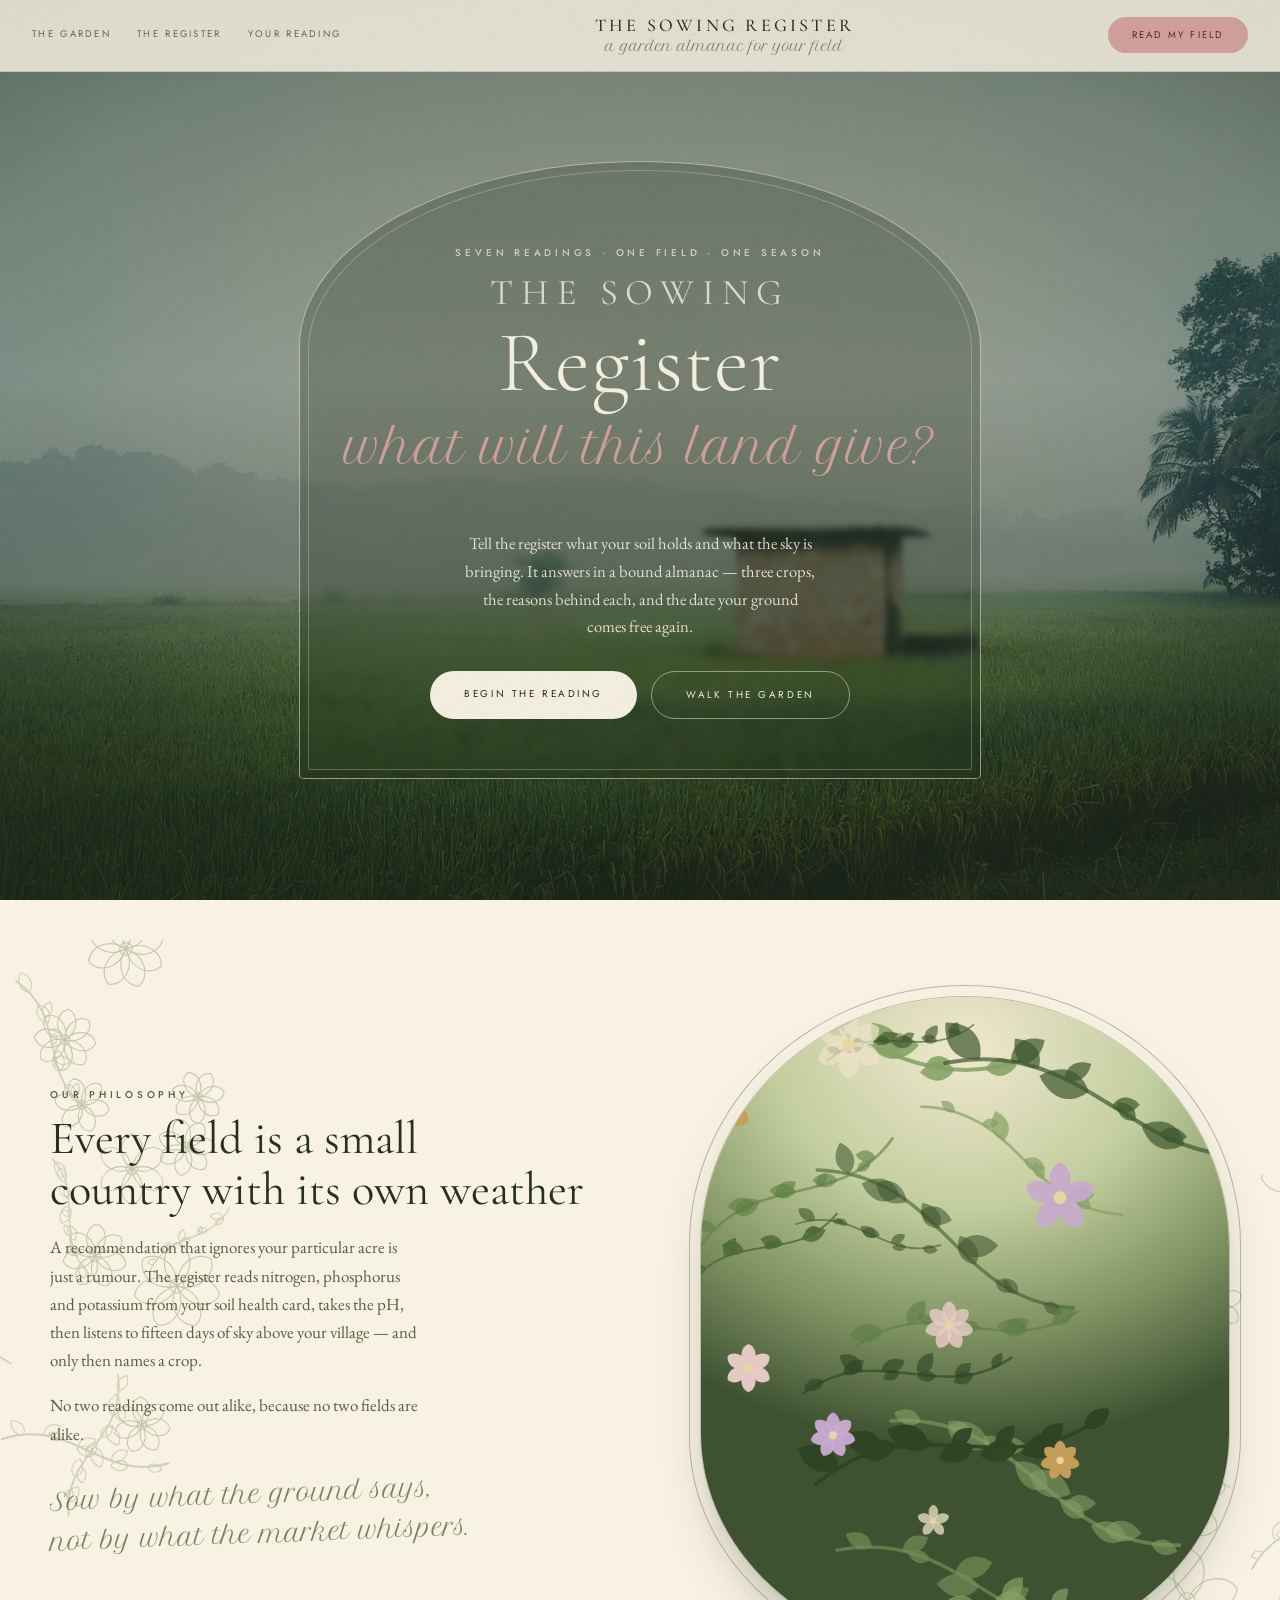
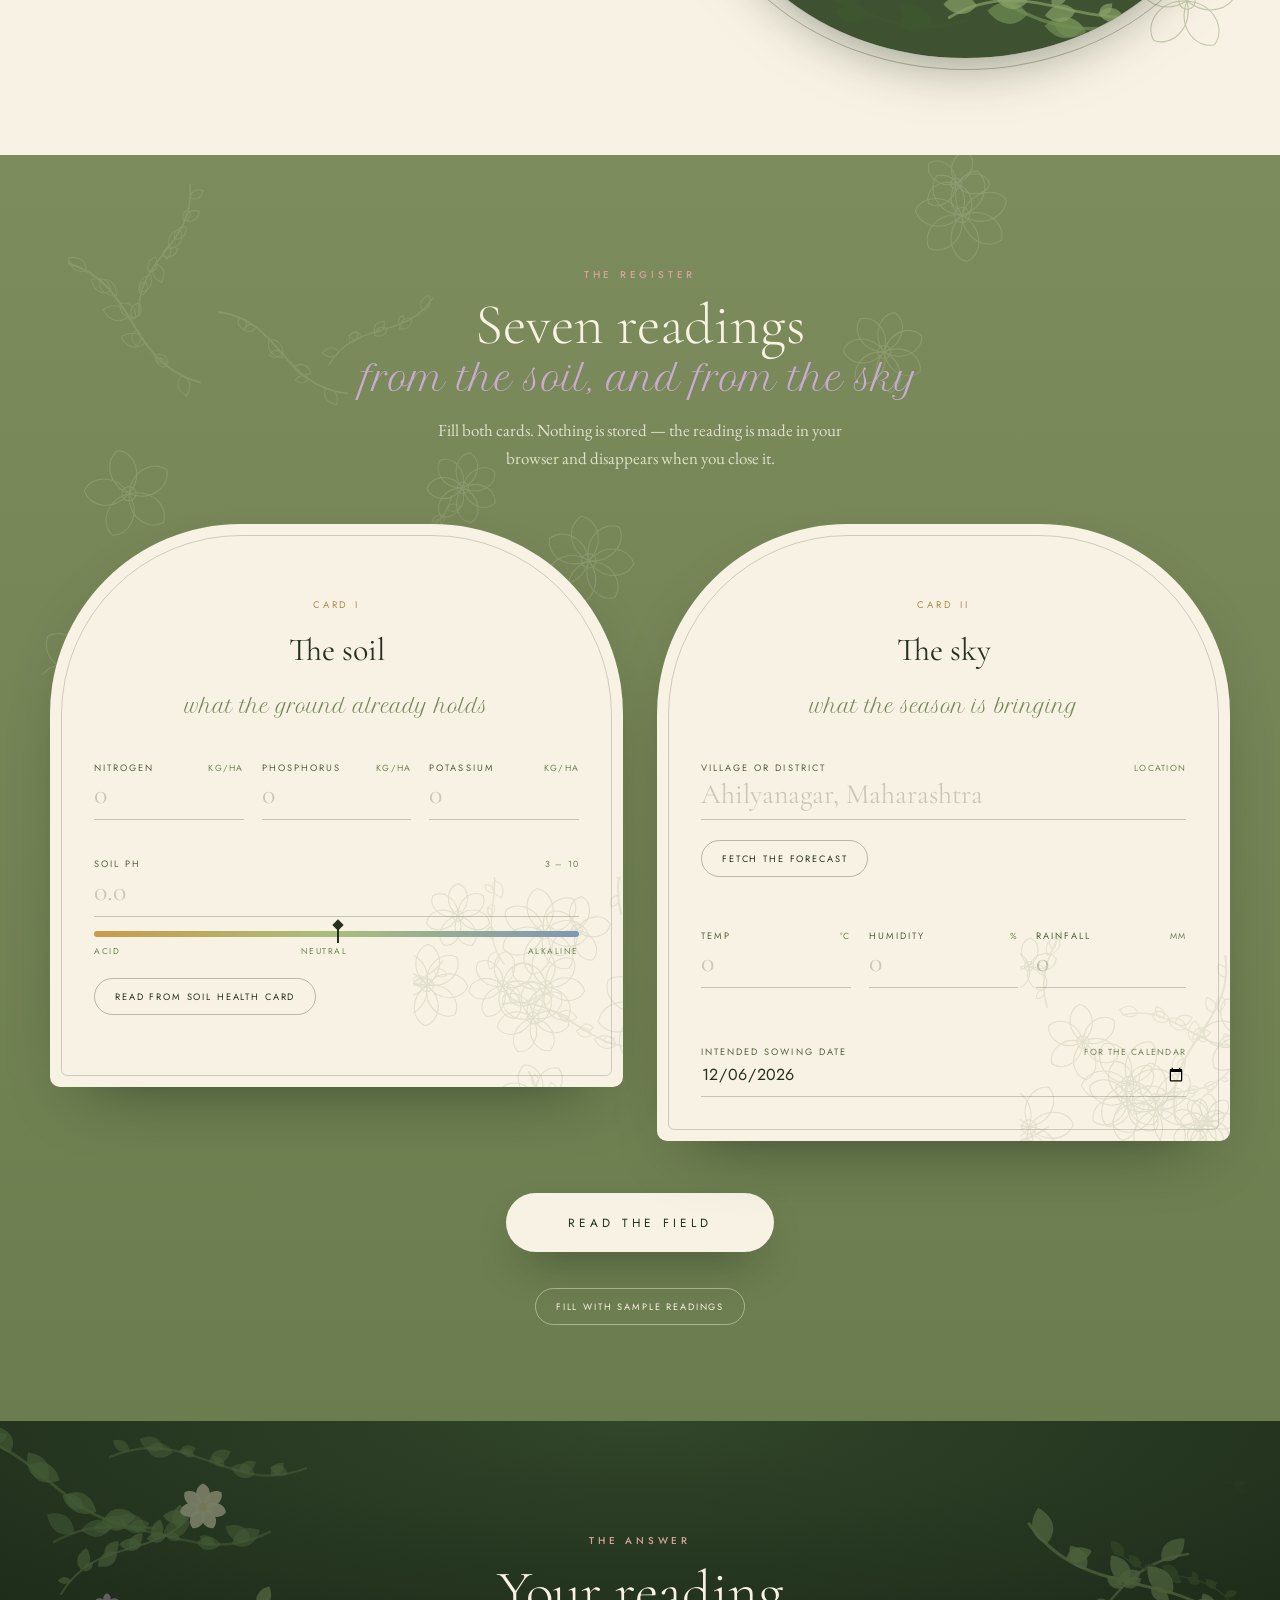
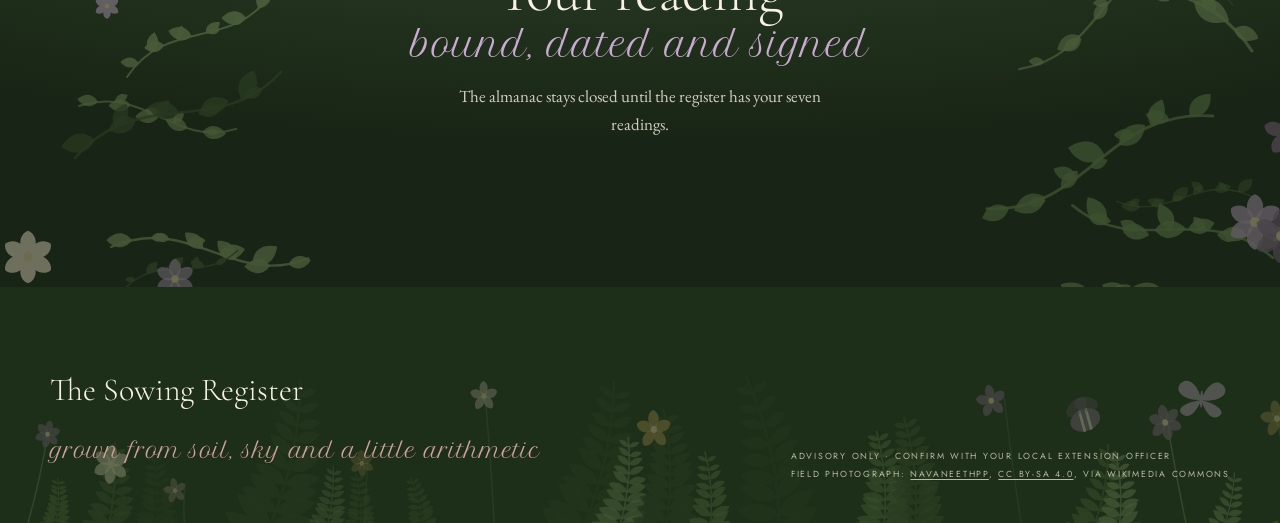
==== index.html @ f5191745 "Swipe & Animations" ====
<!DOCTYPE html>
<html lang="en">
<head>
<meta charset="utf-8">
<meta name="viewport" content="width=device-width, initial-scale=1">
<title>The Sowing Register — a garden almanac for your field</title>

<link rel="preconnect" href="https://fonts.googleapis.com">
<link rel="preconnect" href="https://fonts.gstatic.com" crossorigin>
<link href="https://fonts.googleapis.com/css2?family=Cormorant+Garamond:ital,wght@0,300;0,400;0,500;0,600;1,300;1,400&family=EB+Garamond:ital,wght@0,400;0,500;1,400&family=Jost:wght@300;400;500&family=Petit+Formal+Script&family=Special+Elite&display=swap" rel="stylesheet">

<link rel="stylesheet" href="styles.css">
</head>
<body>

<!-- ═══ SVG SYMBOL LIBRARY ═══ -->
<svg class="sprite" width="0" height="0" aria-hidden="true"><defs>
  <symbol id="s-orchid" viewBox="-50 -50 100 100">
    <g><path d="M0 0C-13 -9 -15 -30 0 -42C15 -30 13 -9 0 0Z"/>
      <path d="M0 0C-13 -9 -15 -30 0 -42C15 -30 13 -9 0 0Z" transform="rotate(72)"/>
      <path d="M0 0C-13 -9 -15 -30 0 -42C15 -30 13 -9 0 0Z" transform="rotate(144)"/>
      <path d="M0 0C-13 -9 -15 -30 0 -42C15 -30 13 -9 0 0Z" transform="rotate(216)"/>
      <path d="M0 0C-13 -9 -15 -30 0 -42C15 -30 13 -9 0 0Z" transform="rotate(288)"/></g>
  </symbol>
  <symbol id="s-butterfly" viewBox="-30 -24 60 48">
    <path d="M0 0C-6 -20 -20 -24 -26 -14C-30 -6 -18 2 0 0Z"/>
    <path d="M0 0C-6 16 -16 22 -23 14C-27 8 -12 2 0 0Z"/>
    <path d="M0 0C6 -20 20 -24 26 -14C30 -6 18 2 0 0Z"/>
    <path d="M0 0C6 16 16 22 23 14C27 8 12 2 0 0Z"/>
    <ellipse cx="0" cy="-1" rx="1.7" ry="9"/>
  </symbol>
  <symbol id="s-bee" viewBox="-18 -14 36 28">
    <ellipse cx="0" cy="0" rx="9" ry="6"/>
    <path d="M-2-6v12M2-6v12" stroke="#F8F2E4" stroke-width="1.6" fill="none"/>
    <ellipse cx="-3" cy="-8" rx="7" ry="4" opacity=".45" transform="rotate(-22 -3 -8)"/>
    <ellipse cx="3" cy="-8" rx="7" ry="4" opacity=".45" transform="rotate(22 3 -8)"/>
  </symbol>
  <symbol id="s-grain" viewBox="0 0 60 84"><g fill="none" stroke="currentColor" stroke-width="1.6" stroke-linecap="round">
    <path d="M30 82V26"/><path d="M30 34c0-9 5-16 14-18 1 10-5 17-14 18Z"/><path d="M30 48c0-9-5-16-14-18-1 10 5 17 14 18Z"/>
    <path d="M30 20c0-9 5-16 14-18 1 10-5 17-14 18Z"/><path d="M30 34c0-9-5-16-14-18-1 10 5 17 14 18Z"/></g></symbol>
  <symbol id="s-pod" viewBox="0 0 60 84"><g fill="none" stroke="currentColor" stroke-width="1.6" stroke-linecap="round">
    <path d="M12 56c0-20 12-36 34-40 4 21-11 39-34 40Z"/><circle cx="24" cy="46" r="3"/><circle cx="33" cy="35" r="3"/><circle cx="19" cy="56" r="3"/>
    <path d="M30 82V62"/><path d="M30 66c7-3 12-9 13-16"/></g></symbol>
  <symbol id="s-fruit" viewBox="0 0 60 84"><g fill="none" stroke="currentColor" stroke-width="1.6" stroke-linecap="round">
    <circle cx="30" cy="42" r="19"/><path d="M30 23V8"/><path d="M30 15c0-8 6-13 15-14 1 9-6 14-15 14Z"/><path d="M30 82V61"/></g></symbol>
  <symbol id="s-fibre" viewBox="0 0 60 84"><g fill="none" stroke="currentColor" stroke-width="1.6" stroke-linecap="round">
    <circle cx="30" cy="38" r="16"/><path d="M30 22c-7 6-11 10-11 16M30 22c7 6 11 10 11 16M14 38c6 6 10 9 16 9M30 47c6 0 10-3 16-9"/>
    <path d="M30 82V56"/><path d="M22 68c-6-1-9-6-9-11M38 68c6-1 9-6 9-11"/></g></symbol>
</defs></svg>

<!-- ═══ NAV ═══ -->
<nav class="nav" id="nav">
  <div class="nav-links">
    <a href="#garden">the garden</a><a href="#register">the register</a><a href="#book">your reading</a>
  </div>
  <div class="nav-brand"><b>The Sowing Register</b><span class="script">a garden almanac for your field</span></div>
  <button class="pill" onclick="document.getElementById('register').scrollIntoView()">Read my field</button>
</nav>

<!-- ═══ HERO ═══ -->
<header class="hero">
  <div class="hero-sky"></div><div class="hero-haze"></div>
  <svg class="hero-far"  id="gFar"  viewBox="0 0 1400 300" preserveAspectRatio="xMidYMin slice"></svg>
  <svg class="hero-near" id="gNear" viewBox="0 0 1400 420" preserveAspectRatio="xMidYMax slice"></svg>
  <svg class="hero-side l" id="gLeft"  viewBox="0 0 320 1000" preserveAspectRatio="xMinYMid slice"></svg>
  <svg class="hero-side r" id="gRight" viewBox="0 0 320 1000" preserveAspectRatio="xMinYMid slice"></svg>
  <div class="petals" id="petals"></div>

  <div class="arch">
    <p class="eyebrow">Seven readings · one field · one season</p>
    <h1><em>The Sowing</em>Register</h1>
    <p class="flourish">what will this land give?</p>
    <p class="lede">Tell the register what your soil holds and what the sky is bringing. It answers in a bound almanac — three crops, the reasons behind each, and the date your ground comes free again.</p>
    <div class="hero-cta">
      <a class="btn btn-solid" href="#register">Begin the reading</a>
      <a class="btn btn-line" href="#garden">Walk the garden</a>
    </div>
  </div>
</header>

<!-- ═══ PHILOSOPHY ═══ -->
<section class="band band-cream" id="garden">
  <svg class="watermark" id="wmL" viewBox="0 0 340 600"></svg>
  <svg class="watermark" id="wmR" viewBox="0 0 320 560"></svg>
  <div class="inner">
    <div class="philo">
      <div>
        <p class="eyebrow eyebrow-gold">Our philosophy</p>
        <h3>Every field is a small<br>country with its own weather</h3>
        <p>A recommendation that ignores your particular acre is just a rumour. The register reads nitrogen, phosphorus and potassium from your soil health card, takes the pH, then listens to fifteen days of sky above your village — and only then names a crop.</p>
        <p class="philo-coda">No two readings come out alike, because no two fields are alike.</p>
        <p class="quote">Sow by what the ground says,<br>not by what the market whispers.</p>
      </div>
      <div class="oval-wrap">
        <div class="oval"><div class="oval-art"></div><svg id="ovalArt" viewBox="0 0 400 500"></svg></div>
        <div class="oval-frame"></div>
      </div>
    </div>
  </div>
</section>

<!-- ═══ FORM ═══ -->
<section class="band band-olive" id="register">
  <svg class="watermark" id="wmForm" viewBox="0 0 1300 520"></svg>
  <div class="inner">
    <div class="sec-head">
      <p class="eyebrow">The register</p>
      <h2>Seven readings</h2>
      <p class="script">from the soil, and from the sky</p>
      <p>Fill both cards. Nothing is stored — the reading is made in your browser and disappears when you close it.</p>
    </div>

    <div class="alarm" id="alarm"><span>✦</span><span id="alarmText"></span></div>

    <form id="reg" novalidate>
      <div class="cards">

        <!-- SOIL -->
        <div class="card">
          <svg class="card-wm" id="wmSoil" width="240" height="240" viewBox="0 0 240 240"></svg>
          <div class="card-head">
            <p class="rn">CARD I</p>
            <h3>The soil</h3>
            <p class="script">what the ground already holds</p>
          </div>
          <div class="card-body">
            <div class="triple">
              <div class="field">
                <div class="field-top"><label for="n">Nitrogen</label><span class="unit">kg/ha</span></div>
                <input id="n" inputmode="decimal" placeholder="0" data-min="0" data-max="300" data-label="Nitrogen">
                <div class="err">0–300</div>
              </div>
              <div class="field">
                <div class="field-top"><label for="p">Phosphorus</label><span class="unit">kg/ha</span></div>
                <input id="p" inputmode="decimal" placeholder="0" data-min="0" data-max="300" data-label="Phosphorus">
                <div class="err">0–300</div>
              </div>
              <div class="field">
                <div class="field-top"><label for="k">Potassium</label><span class="unit">kg/ha</span></div>
                <input id="k" inputmode="decimal" placeholder="0" data-min="0" data-max="300" data-label="Potassium">
                <div class="err">0–300</div>
              </div>
            </div>

            <div class="ph-group">
              <div class="field">
                <div class="field-top"><label for="ph">Soil pH</label><span class="unit">3 – 10</span></div>
                <input id="ph" inputmode="decimal" placeholder="0.0" data-min="3" data-max="10" data-label="Soil pH">
                <div class="err">3.0–10.0</div>
              </div>
              <div class="ph-scale">
                <div class="ph-track"><div class="ph-mark" id="phMark"></div></div>
                <div class="ph-legend"><span>Acid</span><span>Neutral</span><span>Alkaline</span></div>
              </div>
            </div>

            <button type="button" class="ghost" id="scanBtn">Read from soil health card</button>
            <input type="file" id="scanFile" accept="image/*,application/pdf" hidden>
            <p class="note" id="scanNote"></p>
          </div>
        </div>

        <!-- SKY -->
        <div class="card">
          <svg class="card-wm" id="wmSky" width="240" height="240" viewBox="0 0 240 240"></svg>
          <div class="card-head">
            <p class="rn">CARD II</p>
            <h3>The sky</h3>
            <p class="script">what the season is bringing</p>
          </div>
          <div class="card-body">
            <div class="field">
              <div class="field-top"><label for="loc">Village or district</label><span class="unit">location</span></div>
              <input id="loc" placeholder="Ahilyanagar, Maharashtra">
            </div>

            <button type="button" class="ghost" id="fetchBtn">Fetch the forecast</button>
            <p class="note" id="fcNote"></p>

            <div class="triple sky-vals">
              <div class="field">
                <div class="field-top"><label for="temp">Temp</label><span class="unit">°C</span></div>
                <input id="temp" inputmode="decimal" placeholder="0" data-min="0" data-max="55" data-label="Temperature">
                <div class="err">0–55</div>
              </div>
              <div class="field">
                <div class="field-top"><label for="hum">Humidity</label><span class="unit">%</span></div>
                <input id="hum" inputmode="decimal" placeholder="0" data-min="0" data-max="100" data-label="Humidity">
                <div class="err">0–100</div>
              </div>
              <div class="field">
                <div class="field-top"><label for="rain">Rainfall</label><span class="unit">mm</span></div>
                <input id="rain" inputmode="decimal" placeholder="0" data-min="0" data-max="400" data-label="Rainfall">
                <div class="err">0–400</div>
              </div>
            </div>

            <div class="forecast" id="forecast">
              <div class="forecast-cap"><span>Rain expected, next 15 days</span><span id="fcTotal"></span></div>
              <svg id="spark" viewBox="0 0 300 56" preserveAspectRatio="none"></svg>
            </div>

            <div class="sow-group">
              <div class="field">
                <div class="field-top"><label for="sow">Intended sowing date</label><span class="unit">for the calendar</span></div>
                <input id="sow" type="date">
              </div>
            </div>
          </div>
        </div>
      </div>

      <div class="submit-row">
        <button type="submit" class="big" id="submitBtn">Read the field</button>
        <div class="sample-row">
          <button type="button" class="ghost" id="sampleBtn">Fill with sample readings</button>
        </div>
      </div>
    </form>
  </div>
</section>

<!-- ═══ FLIPBOOK ═══ -->
<section class="band band-forest" id="book">
  <svg class="watermark" id="wmBookL" viewBox="0 0 380 900"></svg>
  <svg class="watermark" id="wmBookR" viewBox="0 0 380 900"></svg>
  <div class="inner">
    <div class="sec-head">
      <p class="eyebrow">The answer</p>
      <h2>Your reading</h2>
      <p class="script">bound, dated and signed</p>
      <p id="bookIntro">The almanac stays closed until the register has your seven readings.</p>
    </div>

    <div class="book-wrap" id="bookWrap">
      <div class="stage">
        <div class="board">
          <div class="book" id="bookEl">
            <div class="verso-base"></div>
            <div class="stack"></div>
          </div>
        </div>
      </div>
      <div class="controls">
        <button class="turn" id="prevBtn" aria-label="Previous page">‹</button>
        <span class="folio" id="folio">—</span>
        <button class="turn" id="nextBtn" aria-label="Next page">›</button>
      </div>
    </div>
  </div>
</section>

<footer class="foot">
  <svg class="watermark" id="wmFoot" viewBox="0 0 1400 220" preserveAspectRatio="none"></svg>
  <div class="inner">
    <div><h4>The Sowing Register</h4><p class="script">grown from soil, sky and a little arithmetic</p></div>
    <small>Advisory only · confirm with your local extension officer<br>
      Field photograph: <a href="https://commons.wikimedia.org/wiki/File:Misty_paddy_field_at_Vattathani,_Palakkad.jpg">Navaneethpp</a>,
      <a href="https://creativecommons.org/licenses/by-sa/4.0">CC BY-SA 4.0</a>, via Wikimedia Commons</small>
  </div>
</footer>

<script>
"use strict";
/* ══════════════════════════════════════════════════════════════
   BACKEND HOOKS — three functions to swap. Nothing else changes.
     1  getRecommendation(inputs) → POST /api/recommend
     2  fetchForecast(place)      → weather API
     3  readSoilCard(file)        → OCR endpoint
   ══════════════════════════════════════════════════════════════ */

/* ─── crop reference ─── */
const CROPS=[
 {name:"Rice",glyph:"grain",season:"Kharif",dur:120,fallow:21,ideal:{n:80,p:47,k:40,ph:6.4,temp:23.7,hum:82,rain:236},tol:{n:26,p:14,k:12,ph:.7,temp:3.4,hum:9,rain:70}},
 {name:"Maize",glyph:"grain",season:"Kharif / Rabi",dur:100,fallow:21,ideal:{n:78,p:48,k:20,ph:6.2,temp:22.4,hum:65,rain:84},tol:{n:24,p:14,k:8,ph:.7,temp:3.6,hum:12,rain:30}},
 {name:"Chickpea",glyph:"pod",season:"Rabi",dur:105,fallow:12,ideal:{n:40,p:68,k:80,ph:7.3,temp:18.9,hum:17,rain:80},tol:{n:16,p:16,k:16,ph:.7,temp:3.2,hum:8,rain:26}},
 {name:"Pigeon pea",glyph:"pod",season:"Kharif",dur:160,fallow:12,ideal:{n:21,p:68,k:20,ph:5.8,temp:27.7,hum:48,rain:149},tol:{n:12,p:16,k:8,ph:.8,temp:4.4,hum:14,rain:48}},
 {name:"Mung bean",glyph:"pod",season:"Kharif / Zaid",dur:65,fallow:10,ideal:{n:21,p:47,k:20,ph:6.7,temp:28.5,hum:85,rain:48},tol:{n:12,p:14,k:8,ph:.7,temp:3.4,hum:9,rain:20}},
 {name:"Black gram",glyph:"pod",season:"Kharif",dur:80,fallow:10,ideal:{n:40,p:67,k:19,ph:7.1,temp:29.9,hum:65,rain:68},tol:{n:16,p:15,k:8,ph:.7,temp:3.6,hum:12,rain:24}},
 {name:"Lentil",glyph:"pod",season:"Rabi",dur:110,fallow:12,ideal:{n:19,p:68,k:19,ph:6.9,temp:24.5,hum:65,rain:46},tol:{n:12,p:15,k:8,ph:.7,temp:3.6,hum:12,rain:20}},
 {name:"Cotton",glyph:"fibre",season:"Kharif",dur:170,fallow:28,ideal:{n:117,p:46,k:20,ph:6.9,temp:24,hum:80,rain:80},tol:{n:28,p:14,k:8,ph:.8,temp:3.4,hum:9,rain:28}},
 {name:"Jute",glyph:"fibre",season:"Kharif",dur:120,fallow:21,ideal:{n:78,p:47,k:40,ph:6.7,temp:25,hum:80,rain:175},tol:{n:24,p:14,k:12,ph:.7,temp:3.2,hum:9,rain:52}},
 {name:"Groundnut",glyph:"pod",season:"Kharif",dur:115,fallow:14,ideal:{n:32,p:52,k:38,ph:6.5,temp:27,hum:60,rain:110},tol:{n:16,p:15,k:12,ph:.8,temp:4,hum:14,rain:36}},
 {name:"Watermelon",glyph:"fruit",season:"Zaid",dur:85,fallow:14,ideal:{n:99,p:17,k:50,ph:6.5,temp:25.6,hum:85,rain:50},tol:{n:22,p:8,k:12,ph:.7,temp:3.2,hum:9,rain:20}},
 {name:"Muskmelon",glyph:"fruit",season:"Zaid",dur:90,fallow:14,ideal:{n:100,p:18,k:50,ph:6.4,temp:28.8,hum:92,rain:24},tol:{n:22,p:8,k:12,ph:.7,temp:3.2,hum:7,rain:14}},
 {name:"Grapes",glyph:"fruit",season:"Perennial",dur:150,fallow:0,ideal:{n:23,p:132,k:200,ph:6,temp:23.8,hum:82,rain:69},tol:{n:14,p:26,k:36,ph:.8,temp:4.2,hum:10,rain:26}},
 {name:"Pomegranate",glyph:"fruit",season:"Perennial",dur:180,fallow:0,ideal:{n:19,p:18,k:40,ph:6.4,temp:21.8,hum:90,rain:107},tol:{n:12,p:9,k:12,ph:.8,temp:4,hum:8,rain:34}},
 {name:"Banana",glyph:"fruit",season:"Perennial",dur:300,fallow:0,ideal:{n:100,p:82,k:50,ph:6,temp:27,hum:80,rain:105},tol:{n:24,p:18,k:14,ph:.8,temp:3.6,hum:9,rain:34}},
 {name:"Papaya",glyph:"fruit",season:"Perennial",dur:270,fallow:0,ideal:{n:49,p:59,k:50,ph:6.7,temp:33.7,hum:92,rain:143},tol:{n:18,p:16,k:14,ph:.8,temp:4.4,hum:7,rain:44}},
 {name:"Mango",glyph:"fruit",season:"Perennial",dur:365,fallow:0,ideal:{n:20,p:27,k:30,ph:5.7,temp:31.2,hum:50,rain:95},tol:{n:12,p:12,k:10,ph:.9,temp:4.6,hum:15,rain:32}},
 {name:"Coffee",glyph:"fruit",season:"Perennial",dur:300,fallow:0,ideal:{n:101,p:28,k:30,ph:6.8,temp:25.5,hum:59,rain:158},tol:{n:24,p:11,k:10,ph:.8,temp:3.6,hum:13,rain:48}}
];
const FEATURES=[
 {key:"n",label:"Nitrogen",unit:" kg/ha",w:1.1},
 {key:"p",label:"Phosphorus",unit:" kg/ha",w:1.1},
 {key:"k",label:"Potassium",unit:" kg/ha",w:1.1},
 {key:"ph",label:"Soil pH",unit:"",w:1},
 {key:"temp",label:"Temperature",unit:"°C",w:1.2},
 {key:"hum",label:"Humidity",unit:"%",w:1},
 {key:"rain",label:"Rainfall",unit:" mm",w:1.3}
];

/* ─── HOOK 1 ─── */
function getRecommendation(inp){
  return CROPS.map(function(c){
    var num=0,den=0;
    var factors=FEATURES.map(function(f){
      var z=Math.abs(inp[f.key]-c.ideal[f.key])/c.tol[f.key];
      var fit=Math.exp(-.5*z*z); num+=fit*f.w; den+=f.w;
      return {key:f.key,label:f.label,unit:f.unit,z:z,you:inp[f.key],ideal:c.ideal[f.key],tol:c.tol[f.key],
              verdict:z<.75?"well matched":z<1.6?"acceptable":"limiting"};
    });
    return {crop:c,score:num/den,factors:factors};
  }).sort(function(a,b){return b.score-a.score}).slice(0,3);
}
/* ─── HOOK 2 ─── */
function fetchForecast(place){
  return new Promise(function(res){
    var seed=0,i; for(i=0;i<(place||"field").length;i++) seed=(seed*31+place.charCodeAt(i))%9973;
    function rnd(){ seed=(seed*1103515245+12345)%2147483648; return seed/2147483648; }
    var days=[]; for(i=0;i<15;i++) days.push(+(rnd()*rnd()*34).toFixed(1));
    var total=days.reduce(function(a,b){return a+b},0);
    setTimeout(function(){ res({temp:+(21+rnd()*11).toFixed(1),hum:Math.round(46+rnd()*46),
      rain:Math.round(total*(1.6+rnd())),days:days}); },900);
  });
}
/* ─── HOOK 3 ─── */
function readSoilCard(file){
  return new Promise(function(res){ setTimeout(function(){ res({n:84,p:44,k:38,ph:6.6}); },1400); });
}

/* ══════════════ procedural botanicals ══════════════ */
var NS="http://www.w3.org/2000/svg";
function E(n,a){var e=document.createElementNS(NS,n);for(var k in a)e.setAttribute(k,a[k]);return e;}
var GREENS=["#3F5730","#4E6B39","#5F7F46","#728F55","#87A167","#2E4424"];
var BLOOMS=["#C9AAD0","#8E6C93","#D8ADA8","#E7CBC6","#EFE3C8","#C79E5A"];
function pick(a,r){return a[Math.floor(r()*a.length)]}
function rng(seed){return function(){seed=(seed*1103515245+12345)%2147483648;return seed/2147483648}}

function leafD(len,wid){return "M0 0C"+wid+" "+(-len*.3)+","+(wid*.75)+" "+(-len*.72)+",0 "+(-len)+
  "C"+(-wid*.75)+" "+(-len*.72)+","+(-wid)+" "+(-len*.3)+",0 0Z";}

function fern(g,L,color,op,r){
  var c1x=L*.16,c1y=-L*.5,ex=L*.06,ey=-L;
  g.appendChild(E("path",{d:"M0 0Q"+c1x+" "+c1y+" "+ex+" "+ey,stroke:color,fill:"none","stroke-width":Math.max(1,L*.016),
    "stroke-linecap":"round",opacity:op}));
  var n=Math.round(9+r()*4),i;
  for(i=1;i<=n;i++){
    var t=i/(n+1), mt=1-t;
    var x=2*mt*t*c1x+t*t*ex, y=2*mt*t*c1y+t*t*ey;
    var s=L*.3*(1-t*.7);
    [-1,1].forEach(function(d){
      g.appendChild(E("path",{d:leafD(s,s*.3),fill:color,opacity:op,
        transform:"translate("+x.toFixed(1)+" "+y.toFixed(1)+") rotate("+(d*(58+r()*16)).toFixed(0)+")"}));
    });
  }
}
function vine(g,L,color,op,r){
  var d="M0 0C"+(L*.4)+" "+(-L*.18)+","+(L*.62)+" "+(L*.2)+","+L+" "+(L*.04);
  g.appendChild(E("path",{d:d,stroke:color,fill:"none","stroke-width":Math.max(1,L*.012),
    "stroke-linecap":"round",opacity:op}));
  var n=Math.round(7+r()*5),i;
  for(i=1;i<=n;i++){
    var t=i/(n+1),mt=1-t;
    var x=3*mt*mt*t*(L*.4)+3*mt*t*t*(L*.62)+t*t*t*L;
    var y=3*mt*mt*t*(-L*.18)+3*mt*t*t*(L*.2)+t*t*t*(L*.04);
    var s=L*.12*(.6+r()*.7);
    g.appendChild(E("path",{d:leafD(s,s*.42),fill:color,opacity:op,
      transform:"translate("+x.toFixed(1)+" "+y.toFixed(1)+") rotate("+((i%2?-1:1)*(40+r()*60)).toFixed(0)+")"}));
  }
}
function bloom(g,R,petals,fill,heart,op){
  var i;
  for(i=0;i<petals;i++)
    g.appendChild(E("path",{d:"M0 0C"+(-R*.44)+" "+(-R*.34)+","+(-R*.34)+" "+(-R*.88)+",0 "+(-R)+
      "C"+(R*.34)+" "+(-R*.88)+","+(R*.44)+" "+(-R*.34)+",0 0Z",fill:fill,opacity:op,
      transform:"rotate("+(i*360/petals)+")"}));
  g.appendChild(E("circle",{r:R*.18,fill:heart,opacity:Math.min(1,op+.25)}));
}
function stalk(g,x,y,h,color,op,r,withBloom){
  var wrap=E("g",{transform:"translate("+x+" "+y+")"});
  g.appendChild(wrap);
  wrap.appendChild(E("path",{d:"M0 0Q"+(r()*16-8)+" "+(-h*.55)+" "+(r()*20-10)+" "+(-h),
    stroke:color,fill:"none","stroke-width":1.6,"stroke-linecap":"round",opacity:op}));
  if(withBloom){
    var bg=E("g",{transform:"translate("+(r()*20-10)+" "+(-h)+")"});
    bloom(bg,10+r()*10,5+Math.round(r()*2),pick(BLOOMS,r),"#E8D6A2",op);
    wrap.appendChild(bg);
  }
}

/* garden compositions */
function growBorder(svg,W,H,seed,opts){
  opts=opts||{}; var r=rng(seed); svg.innerHTML="";
  var base=opts.baseline===undefined?H:opts.baseline;
  var dir=opts.up===false?-1:1;
  var i,n=opts.count||26;
  for(i=0;i<n;i++){
    var x=(i/(n-1))*W+(r()*40-20);
    var L=(opts.min||90)+r()*((opts.max||220)-(opts.min||90));
    var g=E("g",{transform:"translate("+x.toFixed(0)+" "+base+") rotate("+((r()*30-15)).toFixed(0)+")"+(dir<0?" scale(1,-1)":"")});
    svg.appendChild(g);
    var col=pick(GREENS,r), op=(opts.op||.9)*(.55+r()*.45);
    if(r()<.62) fern(g,L,col,op,r); else vine(g,L*.9,col,op,r);
    if(r()<.4) stalk(g,r()*30-15,0,L*(.7+r()*.5),col,op,r,true);
  }
  if(opts.wings!==false){
    for(i=0;i<(opts.wings||3);i++){
      var wx=r()*W, wy=base-(60+r()*(H*.5));
      var u=E("use",{href:"#s-"+(r()<.6?"butterfly":"bee"),x:-30,y:-24,width:60,height:48,
        fill:pick(BLOOMS,r),opacity:.85,transform:"translate("+wx.toFixed(0)+" "+wy.toFixed(0)+") scale("+(.7+r()*.8).toFixed(2)+") rotate("+(r()*50-25).toFixed(0)+")"});
      svg.appendChild(u);
    }
  }
}
function growColumn(svg,W,H,seed){
  var r=rng(seed); svg.innerHTML=""; var i;
  for(i=0;i<16;i++){
    var y=(i/15)*H+(r()*50-25), x=-10+r()*W*.55;
    var g=E("g",{transform:"translate("+x.toFixed(0)+" "+y.toFixed(0)+") rotate("+(r()*70-35).toFixed(0)+")"});
    svg.appendChild(g);
    vine(g,110+r()*150,pick(GREENS,r),.55+r()*.4,r);
  }
  for(i=0;i<9;i++){
    var bx=r()*W*.7,by=r()*H,bg=E("g",{transform:"translate("+bx.toFixed(0)+" "+by.toFixed(0)+")"});
    bloom(bg,12+r()*16,5+Math.round(r()*2),pick(BLOOMS,r),"#E8D6A2",.7+r()*.3);
    svg.appendChild(bg);
  }
}
function growLineArt(svg,W,H,seed,stroke){
  var r=rng(seed); svg.innerHTML=""; var i;
  for(i=0;i<9;i++){
    var g=E("g",{transform:"translate("+(r()*W).toFixed(0)+" "+(r()*H).toFixed(0)+") rotate("+(r()*360).toFixed(0)+")",
      fill:"none",stroke:stroke||"#6E8552","stroke-width":1.1});
    var R=26+r()*30,k,pt=5+Math.round(r()*3);
    for(k=0;k<pt;k++)
      g.appendChild(E("path",{d:"M0 0C"+(-R*.44)+" "+(-R*.34)+","+(-R*.34)+" "+(-R*.88)+",0 "+(-R)+
        "C"+(R*.34)+" "+(-R*.88)+","+(R*.44)+" "+(-R*.34)+",0 0Z",transform:"rotate("+(k*360/pt)+")"}));
    g.appendChild(E("circle",{r:R*.16}));
    svg.appendChild(g);
  }
  for(i=0;i<6;i++){
    var vg=E("g",{transform:"translate("+(r()*W).toFixed(0)+" "+(r()*H).toFixed(0)+") rotate("+(r()*360).toFixed(0)+")",
      fill:"none",stroke:stroke||"#6E8552","stroke-width":1.1,opacity:.8});
    vine(vg,90+r()*90,"none",1,r);
    vg.querySelectorAll("path").forEach(function(p){p.setAttribute("fill","none");p.setAttribute("stroke",stroke||"#6E8552")});
    svg.appendChild(vg);
  }
}

/* ══════════════ page dressing ══════════════ */
function $(s){return document.querySelector(s)}
function $$(s){return Array.prototype.slice.call(document.querySelectorAll(s))}

/* hero garden layers retired in favour of the photograph — uncomment to bring them back
growBorder($("#gFar"),1400,300,7,{baseline:300,count:20,min:120,max:280,op:.75,wings:0});
growBorder($("#gNear"),1400,420,21,{baseline:420,count:32,min:150,max:400,op:1,wings:4});
growColumn($("#gLeft"),320,1000,53);
growColumn($("#gRight"),320,1000,88);
*/
growLineArt($("#wmL"),340,600,11,"#8FA173");
growLineArt($("#wmR"),320,560,29,"#8FA173");
growLineArt($("#wmForm"),1300,520,41,"#F8F2E4");
growLineArt($("#wmSoil"),240,240,63,"#6E8552");
growLineArt($("#wmSky"),240,240,77,"#6E8552");
growColumn($("#wmBookL"),380,900,91);
growColumn($("#wmBookR"),380,900,17);
growBorder($("#wmFoot"),1400,220,35,{baseline:220,count:26,min:70,max:180,op:.8,wings:2});
growColumn($("#ovalArt"),400,500,66);

/* drifting petals */
(function(){
  var box=$("#petals"),r=rng(303),i;
  for(i=0;i<16;i++){
    var s=document.createElement("span"); s.className="petal";
    var size=10+r()*16;
    s.style.left=(r()*100)+"%";
    s.style.width=size+"px"; s.style.height=size+"px";
    s.style.animationDuration=(13+r()*16)+"s";
    s.style.animationDelay=(-r()*26)+"s";
    s.innerHTML='<svg viewBox="-50 -50 100 100" width="'+size+'" height="'+size+'"><use href="#s-orchid" fill="'+
      BLOOMS[Math.floor(r()*BLOOMS.length)]+'" opacity=".85"/></svg>';
    box.appendChild(s);
  }
})();

/* nav hide on scroll down */
(function(){var last=0,nav=$("#nav");
  addEventListener("scroll",function(){var y=scrollY;
    nav.classList.toggle("up", y>last && y>260); last=y;},{passive:true});
})();

/* ══════════════ form ══════════════ */
var REQ=["n","p","k","ph","temp","hum","rain"];
function fieldOf(id){return document.getElementById(id).closest(".field")}
function numOf(id){return parseFloat(document.getElementById(id).value)}
function okOne(id){
  var el=document.getElementById(id),v=parseFloat(el.value);
  return !isNaN(v)&&v>=parseFloat(el.dataset.min)&&v<=parseFloat(el.dataset.max);
}
REQ.forEach(function(id){
  document.getElementById(id).addEventListener("input",function(){
    fieldOf(id).classList.remove("bad"); $("#alarm").classList.remove("on");
  });
});

$("#sow").value=new Date().toISOString().slice(0,10);
$("#ph").addEventListener("input",function(e){
  var v=parseFloat(e.target.value);
  if(!isNaN(v)) $("#phMark").style.left=Math.max(0,Math.min(100,((v-3)/7)*100))+"%";
});

$("#sampleBtn").addEventListener("click",function(){
  var s={n:90,p:42,k:43,ph:6.5,temp:24.2,hum:81,rain:210};
  REQ.forEach(function(k){document.getElementById(k).value=s[k];fieldOf(k).classList.remove("bad")});
  if(!$("#loc").value) $("#loc").value="Ahilyanagar, Maharashtra";
  $("#ph").dispatchEvent(new Event("input"));
  $("#alarm").classList.remove("on");
});

$("#scanBtn").addEventListener("click",function(){$("#scanFile").click()});
$("#scanFile").addEventListener("change",function(e){
  if(!e.target.files.length) return;
  var b=$("#scanBtn"); b.disabled=true; $("#scanNote").textContent="Reading the card…";
  readSoilCard(e.target.files[0]).then(function(r){
    ["n","p","k","ph"].forEach(function(k){document.getElementById(k).value=r[k];fieldOf(k).classList.remove("bad")});
    $("#ph").dispatchEvent(new Event("input"));
    b.disabled=false; $("#scanNote").textContent="Four values filled — check them against the printed card.";
  });
});

$("#fetchBtn").addEventListener("click",function(){
  var b=$("#fetchBtn"); b.disabled=true; $("#fcNote").textContent="Reading the sky…";
  fetchForecast($("#loc").value.trim()||"Ahilyanagar").then(function(w){
    $("#temp").value=w.temp; $("#hum").value=w.hum; $("#rain").value=w.rain;
    ["temp","hum","rain"].forEach(function(k){fieldOf(k).classList.remove("bad")});
    drawSpark(w.days);
    $("#fcTotal").textContent=w.rain+" mm this season";
    $("#forecast").classList.add("on");
    b.disabled=false; $("#fcNote").textContent="Forecast loaded — adjust any figure by hand.";
  });
});
function drawSpark(days){
  var W=300,H=56,gap=3,bw=(W-gap*(days.length-1))/days.length;
  var max=Math.max.apply(null,days.concat([10])),out="",i;
  for(i=0;i<days.length;i++){
    var h=Math.max(1.5,(days[i]/max)*(H-8)),x=i*(bw+gap);
    out+='<rect x="'+x.toFixed(1)+'" y="'+(H-h).toFixed(1)+'" width="'+bw.toFixed(1)+'" height="'+h.toFixed(1)+
         '" rx="1.5" fill="#4E6B39" opacity="'+(days[i]>.5?.85:.22)+'"/>';
  }
  $("#spark").innerHTML=out+'<line x1="0" y1="55" x2="300" y2="55" stroke="#4E6B39" stroke-opacity=".3"/>';
}

/* ══════════════ submit — loud failure ══════════════ */
$("#reg").addEventListener("submit",function(ev){
  ev.preventDefault();
  var missing=[];
  REQ.forEach(function(id){
    if(!okOne(id)){ fieldOf(id).classList.add("bad"); missing.push(document.getElementById(id).dataset.label); }
  });
  if(missing.length){
    $("#alarmText").textContent = missing.length===1
      ? missing[0]+" is still missing — the register needs all seven readings."
      : missing.length+" readings still missing: "+missing.join(", ")+".";
    var al=$("#alarm"); al.classList.remove("on"); void al.offsetWidth; al.classList.add("on");
    al.scrollIntoView({behavior:"smooth",block:"center"});
    setTimeout(function(){ document.getElementById(REQ.filter(function(i){return !okOne(i)})[0]).focus({preventScroll:true}); },420);
    return;
  }
  var btn=$("#submitBtn"); btn.disabled=true; btn.textContent="Binding the almanac…";
  var inputs={}; REQ.forEach(function(k){inputs[k]=numOf(k)});
  setTimeout(function(){                       // remove when the API is live
    buildBook(getRecommendation(inputs),inputs);
    btn.disabled=false; btn.textContent="Read the field again";
    $("#bookIntro").textContent="Tap or swipe the book to turn the pages — or use the arrows below.";
    $("#bookWrap").classList.add("on");
    $("#book").scrollIntoView({behavior:"smooth",block:"start"});
  },700);
});

/* ══════════════ the almanac ══════════════ */
var DF={day:"numeric",month:"long",year:"numeric"};
function addDays(d,n){var x=new Date(d.getTime());x.setDate(x.getDate()+n);return x}
function fdate(d){return d.toLocaleDateString("en-GB",DF)}
function esc(s){return String(s).replace(/[&<>]/g,function(c){return {"&":"&amp;","<":"&lt;",">":"&gt;"}[c]})}

function ring(pct){
  var R=58,C=2*Math.PI*R;   // C ≈ 364.4 — keep in sync with .ring-arc CSS
  return '<div class="conf-ring"><svg viewBox="0 0 132 132" width="132" height="132">'+
    '<circle cx="66" cy="66" r="'+R+'" fill="none" stroke="#C6C3A4" stroke-width="3"/>'+
    '<circle class="ring-arc" cx="66" cy="66" r="'+R+'" fill="none" stroke="#4E6B39" stroke-width="3" stroke-linecap="round" '+
    'stroke-dasharray="'+C.toFixed(1)+'" style="--arc:'+(C*(1-pct/100)).toFixed(1)+'" transform="rotate(-90 66 66)"/>'+
    '</svg><b>'+pct+'%</b></div>';
}
function glyph(name,size){
  return '<svg viewBox="0 0 60 84" width="'+size+'" height="'+(size*1.4)+'" style="color:#4E6B39;margin:0 auto">'+
         '<use href="#s-'+name+'"/></svg>';
}
function bandRows(f){
  return FEATURES.map(function(F){
    var x=null,i;
    for(i=0;i<f.length;i++) if(f[i].key===F.key) x=f[i];
    var lo=x.ideal-2.6*x.tol,hi=x.ideal+2.6*x.tol,span=hi-lo;
    var bl=((x.ideal-x.tol-lo)/span)*100, bw=(2*x.tol/span)*100;
    var you=Math.max(1,Math.min(99,((x.you-lo)/span)*100));
    var cls=x.z<.75?"g-good":x.z<1.6?"g-ok":"g-bad";
    return '<div class="brow"><div class="bn">'+F.label+'</div>'+
      '<div class="btrack"><div class="ln"></div><div class="ideal" style="left:'+bl.toFixed(1)+'%;width:'+bw.toFixed(1)+'%"></div>'+
      '<div class="you'+(x.z>=1.6?" bad":"")+'" style="left:'+you.toFixed(1)+'%"></div></div>'+
      '<div class="bv '+cls+'">'+x.verdict+'</div></div>';
  }).join("");
}
function explain(r){
  var s=r.factors.slice().sort(function(a,b){return a.z-b.z});
  var w=s[s.length-1];
  var head=s[0].label.toLowerCase()+" and "+s[1].label.toLowerCase()+
    " sit close to the band "+r.crop.name.toLowerCase()+" does best in";
  head=head.charAt(0).toUpperCase()+head.slice(1);
  if(w.z<.75) return head+", and nothing among the seven readings works against it.";
  return head+". "+w.label+" is the weak point — "+(w.z<1.6?"a little ":"well ")+
    (w.you>w.ideal?"higher":"lower")+" than ideal at "+w.you+w.unit+
    " against a preferred "+w.ideal+w.unit+".";
}
function pageShell(head,folio,inner){
  return '<div class="foxing"></div><div class="pg"><div class="pg-head"><span>'+head[0]+'</span><span>'+head[1]+'</span></div>'+
         '<div class="pg-body">'+inner+'</div><div class="pg-foot">'+folio+'</div></div>';
}

function buildBook(results,inputs){
  var top=results[0], sow=new Date($("#sow").value||Date.now());
  var harv=addDays(sow,top.crop.dur), next=addDays(harv,top.crop.fallow);
  var place=$("#loc").value.trim()||"your field";
  var today=fdate(new Date());
  var pages=[];

  /* 1 — title */
  pages.push(pageShell(["The Sowing Register",""],"", 
    '<div class="pg-center">'+
    '<svg viewBox="-50 -50 100 100" width="76" height="76"><use href="#s-orchid" fill="#7E5B84" opacity=".9"/></svg>'+
    '<h5 style="margin-top:18px">Reading no. '+(1000+Math.floor(Math.random()*8999))+'</h5>'+
    '<h4 style="font-size:2.7rem">The Reading</h4>'+
    '<p class="script" style="font-size:1.5rem;color:#6E8552">for '+esc(place)+'</p>'+
    '<p class="tw" style="margin-top:22px">Taken '+today+'</p>'+
    '<p class="tw" style="opacity:.7;margin-top:26px">turn the page →</p></div>'));

  /* 2 — the field as measured */
  pages.push(pageShell(["I","The field, as measured"],"two",
    '<h4>What you gave us</h4><h5>Seven readings</h5>'+
    '<ul class="readout">'+FEATURES.map(function(F){
      return '<li><span>'+F.label+'</span><i></i><b>'+inputs[F.key]+F.unit+'</b></li>';
    }).join("")+'</ul>'+
    '<p class="tw" style="margin-top:18px">Every crop below is judged against these seven figures and nothing else.</p>'));

  /* 3 — first recommendation */
  pages.push(pageShell(["II","First recommendation"],"three",
    '<div class="pg-center">'+glyph(top.crop.glyph,64)+
    '<h5 style="margin-top:14px">Sow this</h5>'+
    '<div class="crop-big">'+top.crop.name+'</div>'+
    '<p class="tw" style="opacity:.8">'+top.crop.season+' · '+top.crop.dur+' days to harvest</p>'+
    '<div style="margin-top:18px">'+ring(Math.round(top.score*100))+'</div>'+
    '<h5 style="margin-top:10px">Confidence</h5></div>'));

  /* 4 — why */
  pages.push(pageShell(["III","Why it fits"],"four",
    '<h4>Why '+top.crop.name.toLowerCase()+'</h4><h5>Contributing factors</h5>'+
    '<p class="tw" style="margin-bottom:14px">'+explain(top)+'</p>'+
    '<div class="bands">'+bandRows(top.factors)+'</div>'+
    '<p class="tw" style="font-size:.72rem;opacity:.72;margin-top:10px">The shaded band is where this crop prefers to sit. The mark is your field.</p>'));

  /* 5 & 6 — runners up */
  [1,2].forEach(function(i){
    var r=results[i];
    pages.push(pageShell([["IV","V"][i-1],(i===1?"Second":"Third")+" recommendation"],(i===1?"five":"six"),
      '<div style="display:flex;align-items:center;gap:16px">'+glyph(r.crop.glyph,44)+
      '<div><h5 style="margin:0">'+(i===1?"Second":"Third")+" choice"+'</h5>'+
      '<div class="crop-big" style="font-size:2.4rem">'+r.crop.name+'</div></div></div>'+
      '<p class="tw" style="opacity:.8;margin-top:4px">'+r.crop.season+' · '+r.crop.dur+' days · '+Math.round(r.score*100)+'% confidence</p>'+
      '<p class="tw" style="margin:14px 0">'+explain(r)+'</p>'+
      '<div class="bands">'+bandRows(r.factors)+'</div>'));
  });

  /* 7 — calendar */
  pages.push(pageShell(["VI","The calendar"],"seven",
    '<h4>When the ground is free</h4><h5>If you sow '+top.crop.name.toLowerCase()+'</h5>'+
    '<ul class="tl">'+
    '<li class="fill"><div class="k">Sow</div><div class="d">'+fdate(sow)+'</div><div class="n">The field is committed from this date.</div></li>'+
    '<li><div class="k">Harvest</div><div class="d">'+fdate(harv)+'</div><div class="n">'+top.crop.dur+' days in the ground.</div></li>'+
    (top.crop.fallow===0
      ? '<li><div class="k">Next sowing</div><div class="d">Not this year</div><div class="n">A perennial — the field stays under this crop for several cycles.</div></li>'
      : '<li><div class="k">Next sowing</div><div class="d">'+fdate(next)+'</div><div class="n">'+top.crop.fallow+' days of rest and land preparation after harvest.</div></li>')+
    '</ul>'));

  /* 8 — after */
  pages.push(pageShell(["VII","After this crop"],"eight",
    '<h4>What follows</h4><h5>Rotation</h5>'+
    '<p class="tw">'+(top.crop.fallow===0
      ? esc(top.crop.name)+' holds the land well beyond a single season. Plan any second crop on a different plot, or intercrop in the early years while the canopy is still open.'
      : (top.crop.glyph==="pod"
        ? 'This is a legume, so it leaves nitrogen behind in the soil. A cereal — maize or rice — will take that up well next season.'
        : 'This crop draws heavily on the soil. Following it with a legume such as chickpea or mung bean will help put nitrogen back before the next heavy feeder.'))+'</p>'+
    '<p class="tw" style="margin-top:14px">Whatever you choose, take a fresh soil test before the next sowing. One season changes the numbers on this page more than most people expect.</p>'));

  /* 9 — closing */
  pages.push(pageShell(["","In closing"],"nine",
    '<div class="pg-center">'+
    '<p class="tw" style="max-width:30ch">This reading is advice, not instruction. Your own eyes on your own land still know things the seven numbers do not.</p>'+
    '<p class="sig" style="margin-top:34px">The Sowing Register</p>'+
    '<p class="tw" style="font-size:.7rem;opacity:.7;margin-top:8px">'+today+'</p></div>'));

  /* 10 — inside back cover */
  pages.push('<div class="foxing"></div><div class="pg"><div class="pg-center" style="opacity:.35">'+
    '<svg viewBox="-50 -50 100 100" width="120" height="120"><use href="#s-orchid" fill="#6E8552"/></svg></div></div>');

  renderLeaves(pages);
}

/* ─── leaf plumbing ─── */
var LEAVES=[],CUR=0;
function renderLeaves(pages){
  var book=$("#bookEl");
  $$(".leaf").forEach(function(l){l.remove()});
  LEAVES=[]; CUR=0;
  var n=Math.ceil(pages.length/2),i;
  for(i=0;i<n;i++){
    var leaf=document.createElement("div"); leaf.className="leaf";
    var f=document.createElement("div"); f.className="face front"; f.innerHTML=pages[i*2]||"";
    var b=document.createElement("div"); b.className="face back";  b.innerHTML=pages[i*2+1]||"";
    leaf.appendChild(f); leaf.appendChild(b);
    book.appendChild(leaf); LEAVES.push(leaf);
  }
  layer(); folio(); revealInit();
}

/* ─── reveal-on-view ─── */
function lit(el){ if(el) el.classList.add("lit"); }
function revealSpread(){
  if(CUR>0) lit(LEAVES[CUR-1].querySelector(".face.back"));
  if(CUR<LEAVES.length) lit(LEAVES[CUR].querySelector(".face.front"));
}
function revealInit(){
  if(matchMedia("(max-width:880px)").matches && "IntersectionObserver" in window){
    /* mobile: pages are an unrolled stack — light each as it scrolls into view */
    var io=new IntersectionObserver(function(es){
      es.forEach(function(en){ if(en.isIntersecting){ lit(en.target); io.unobserve(en.target); } });
    },{threshold:.2});
    $$(".face").forEach(function(f){ io.observe(f); });
  } else revealSpread();
}
function layer(){
  var N=LEAVES.length;
  LEAVES.forEach(function(l,i){
    l.style.zIndex = i<CUR ? (i+1) : (2*N-i);
  });
}
function flipTo(k){
  k=Math.max(0,Math.min(LEAVES.length,k));
  if(k===CUR) return;
  var moving=LEAVES[k>CUR?CUR:k];
  moving.style.zIndex=2*LEAVES.length+5;
  CUR=k;
  LEAVES.forEach(function(l,i){ l.classList.toggle("flipped", i<CUR); });
  setTimeout(layer,1060);
  setTimeout(revealSpread,430);   // wake the new spread mid-turn
  folio();
}
function folio(){
  var N=LEAVES.length;
  $("#folio").textContent = CUR===0 ? "Cover · 1 of "+(N*2) : "Pages "+(CUR*2)+"–"+(CUR*2+1);
  $("#prevBtn").disabled = CUR===0;
  $("#nextBtn").disabled = CUR>=N;
}
$("#nextBtn").addEventListener("click",function(){flipTo(CUR+1)});
$("#prevBtn").addEventListener("click",function(){flipTo(CUR-1)});
addEventListener("keydown",function(e){
  if(!$("#bookWrap").classList.contains("on")) return;
  if(e.key==="ArrowRight") flipTo(CUR+1);
  if(e.key==="ArrowLeft")  flipTo(CUR-1);
});

/* swipe or tap the book itself (desktop / tablet book mode only —
   on phones the book unrolls into a scrolling stack) */
(function(){
  var el=$("#bookEl"),sx=0,sy=0,st=0;
  function bookMode(){ return matchMedia("(min-width:881px)").matches; }
  el.addEventListener("pointerdown",function(e){ sx=e.clientX; sy=e.clientY; st=Date.now(); });
  el.addEventListener("pointerup",function(e){
    if(!bookMode()||e.button>0) return;
    var dx=e.clientX-sx,dy=e.clientY-sy;
    if(Math.abs(dx)>44&&Math.abs(dx)>Math.abs(dy)){ flipTo(CUR+(dx<0?1:-1)); return; }  // swipe
    if(Math.abs(dx)<8&&Math.abs(dy)<8&&Date.now()-st<500){                              // tap
      var r=el.getBoundingClientRect();
      flipTo(CUR+(e.clientX>r.left+r.width/2?1:-1));
    }
  });
})();
</script>
</body>
</html>
---- styles.css ----
/* ════════════════════════════════════════════════════════════
   TOKENS
   ════════════════════════════════════════════════════════════ */
:root {
  --cream: #f8f2e4;
  --parchment: #efe4cb;
  --page: #f4ebd6;
  --fern: #6e8552;
  --moss: #4a5c36;
  --forest: #1e2f19;
  --orchid: #7e5b84;
  --orchid-lt: #c9aad0;
  --blush: #d3a29d;
  --gold: #b08a46;
  --ink: #26301f;
  --ink-soft: #55603f;

  --display: "Cormorant Garamond", Georgia, serif;
  --body: "EB Garamond", Georgia, serif;
  --util: "Jost", system-ui, sans-serif;
  --script: "Petit Formal Script", cursive;
  --type: "Special Elite", "Courier New", monospace;

  --ease: cubic-bezier(0.22, 0.68, 0.24, 1);
}
* {
  box-sizing: border-box;
}
html {
  scroll-behavior: smooth;
  -webkit-text-size-adjust: 100%;
}
body {
  margin: 0;
  background: var(--cream);
  color: var(--ink);
  font-family: var(--body);
  font-size: 17px;
  line-height: 1.66;
  overflow-x: hidden;
}
img,
svg {
  display: block;
  max-width: 100%;
}
.sprite {
  position: absolute;
}

.eyebrow {
  font-family: var(--util);
  font-weight: 500;
  font-size: 0.62rem;
  letter-spacing: 0.38em;
  text-transform: uppercase;
}
.eyebrow-gold {
  color: var(--gold);
}
.script {
  font-family: var(--script);
  font-weight: 400;
  line-height: 1.25;
}
.num {
  font-variant-numeric: tabular-nums;
}
:focus-visible {
  outline: 2px solid var(--gold);
  outline-offset: 3px;
}

/* paper grain over everything */
body::after {
  content: "";
  position: fixed;
  inset: 0;
  z-index: 900;
  pointer-events: none;
  opacity: 0.4;
  mix-blend-mode: multiply;
  background-image: url("data:image/svg+xml,%3Csvg xmlns='http://www.w3.org/2000/svg' width='160' height='160'%3E%3Cfilter id='n'%3E%3CfeTurbulence type='fractalNoise' baseFrequency='.86' numOctaves='3'/%3E%3CfeColorMatrix type='saturate' values='0'/%3E%3C/filter%3E%3Crect width='160' height='160' filter='url(%23n)' opacity='.4'/%3E%3C/svg%3E");
}
/* mobile performance: drop the blend-mode grain and decorative
   watermarks on small screens — they cost scroll fps on budget phones */
@media (max-width: 900px) {
  body::after {
    display: none;
  }
  .watermark {
    display: none;
  }
}

/* ════════════════════════════════════════════════════════════
   NAV
   ════════════════════════════════════════════════════════════ */
.nav {
  position: fixed;
  top: 0;
  left: 0;
  right: 0;
  z-index: 500;
  display: flex;
  align-items: center;
  justify-content: space-between;
  gap: 20px;
  padding: 16px 32px;
  background: rgba(248, 242, 228, 0.86);
  backdrop-filter: blur(9px);
  border-bottom: 1px solid rgba(38, 48, 31, 0.14);
  transition: transform 0.45s var(--ease);
}
.nav.up {
  transform: translateY(-102%);
}
.nav a {
  color: inherit;
  text-decoration: none;
}
.nav-links {
  display: flex;
  gap: 26px;
  font-family: var(--util);
  font-size: 0.6rem;
  letter-spacing: 0.24em;
  text-transform: uppercase;
}
.nav-links a {
  opacity: 0.68;
  transition: opacity 0.2s;
}
.nav-links a:hover {
  opacity: 1;
}
.nav-brand {
  text-align: center;
  line-height: 1.1;
}
.nav-brand b {
  font-family: var(--display);
  font-weight: 500;
  font-size: 1.12rem;
  letter-spacing: 0.18em;
  text-transform: uppercase;
  display: block;
}
.nav-brand span {
  font-family: var(--script);
  font-size: 0.9rem;
  color: var(--fern);
}
.pill {
  background: var(--blush);
  color: #4a2f2c;
  border: 0;
  cursor: pointer;
  border-radius: 40px;
  padding: 11px 24px;
  font-family: var(--util);
  font-size: 0.6rem;
  letter-spacing: 0.22em;
  text-transform: uppercase;
  transition: 0.25s var(--ease);
}
.pill:hover {
  background: var(--orchid);
  color: var(--cream);
}
@media (max-width: 900px) {
  .nav-links {
    display: none;
  }
  .nav {
    padding: 12px 18px;
  }
  .nav-brand {
    text-align: left;
  }
  .nav-brand b {
    font-size: 0.95rem;
  }
  .nav-brand span {
    display: none;
  }
  .nav .pill {
    flex-shrink: 0;
    padding: 10px 18px;
  }
}

/* ════════════════════════════════════════════════════════════
   HERO — the garden
   ════════════════════════════════════════════════════════════ */
.hero {
  position: relative;
  min-height: 100svh;
  display: grid;
  place-items: center;
  overflow: hidden;
  padding: 120px 20px 80px;
  isolation: isolate;
}
.hero-sky {
  position: absolute;
  inset: 0;
  z-index: -4;
  background: #43533a url("assets/hero-field.jpg") center / cover no-repeat;
}
/* phones get the 900px / 50 KB variant */
@media (max-width: 640px) {
  .hero-sky {
    background-image: url("assets/hero-field-m.jpg");
  }
}
/* vintage grade over the photograph */
.hero-haze {
  position: absolute;
  inset: 0;
  z-index: -3;
  background:
    linear-gradient(
      180deg,
      rgba(30, 47, 25, 0.42),
      rgba(38, 48, 31, 0.18) 42%,
      rgba(24, 36, 21, 0.6) 100%
    ),
    radial-gradient(
      120% 90% at 50% 42%,
      rgba(176, 138, 70, 0.1) 0%,
      transparent 45%,
      rgba(20, 28, 14, 0.55) 100%
    );
}
/* procedural garden layers retired — the photograph carries the hero now.
   Set display back to block to bring them back. */
.hero-far,
.hero-near {
  display: none;
  position: absolute;
  left: -4%;
  width: 108%;
  z-index: -2;
  pointer-events: none;
}
.hero-far {
  top: -2%;
  filter: blur(2.2px);
  opacity: 0.62;
}
.hero-near {
  bottom: -1%;
  z-index: -1;
}
.hero-side {
  display: none;
  position: absolute;
  top: 0;
  bottom: 0;
  width: 28vw;
  max-width: 360px;
  z-index: -1;
  pointer-events: none;
  opacity: 0.95;
}
.hero-side.l {
  left: -3%;
}
.hero-side.r {
  right: -3%;
  transform: scaleX(-1);
}
@media (max-width: 900px) {
  .hero-side {
    width: 46vw;
    opacity: 0.75;
  }
}

.arch {
  position: relative;
  text-align: center;
  max-width: 720px;
  padding: 74px 46px 60px;
  z-index: 2;
}
.arch::before {
  content: "";
  position: absolute;
  inset: 0;
  border: 1px solid rgba(248, 242, 228, 0.55);
  border-radius: 50% 50% 6px 6px / 30% 30% 3px 3px;
  background: rgba(31, 48, 25, 0.24);
  backdrop-filter: blur(3px);
  z-index: -1;
}
.arch::after {
  content: "";
  position: absolute;
  inset: 9px;
  border: 1px solid rgba(248, 242, 228, 0.28);
  border-radius: 50% 50% 4px 4px / 30% 30% 2px 2px;
  z-index: -1;
}
.hero h1 {
  font-family: var(--display);
  font-weight: 300;
  color: var(--cream);
  margin: 14px 0 0;
  font-size: clamp(2.6rem, 7.4vw, 5.4rem);
  line-height: 0.98;
  letter-spacing: 0.01em;
}
.hero h1 em {
  display: block;
  font-style: normal;
  letter-spacing: 0.22em;
  font-size: 0.42em;
  font-weight: 400;
  text-transform: uppercase;
  margin-bottom: 10px;
  color: rgba(248, 242, 228, 0.82);
}
.hero .flourish {
  font-family: var(--script);
  font-size: clamp(1.6rem, 4.4vw, 2.8rem);
  color: var(--blush);
  margin-top: 6px;
}
.hero .eyebrow {
  color: rgba(248, 242, 228, 0.72);
}
.hero p.lede {
  color: rgba(248, 242, 228, 0.9);
  max-width: 44ch;
  margin: 20px auto 0;
  font-size: 1.04rem;
}
.hero-cta {
  margin-top: 30px;
  display: flex;
  gap: 14px;
  justify-content: center;
  flex-wrap: wrap;
}
.btn {
  display: inline-block;
  cursor: pointer;
  border: 0;
  text-decoration: none;
  font-family: var(--util);
  font-size: 0.62rem;
  letter-spacing: 0.26em;
  text-transform: uppercase;
  padding: 15px 34px;
  border-radius: 40px;
  transition: 0.28s var(--ease);
}
.btn-solid {
  background: var(--cream);
  color: var(--forest);
}
.btn-solid:hover {
  background: var(--blush);
  transform: translateY(-2px);
}
.btn-line {
  background: transparent;
  color: var(--cream);
  border: 1px solid rgba(248, 242, 228, 0.5);
}
.btn-line:hover {
  background: rgba(248, 242, 228, 0.14);
}

/* drifting petals */
.petals {
  position: absolute;
  inset: 0;
  z-index: 1;
  pointer-events: none;
  overflow: hidden;
}
.petal {
  position: absolute;
  top: -8%;
  opacity: 0;
  animation: drift linear infinite;
}
@keyframes drift {
  0% {
    opacity: 0;
    transform: translate3d(0, -10vh, 0) rotate(0deg);
  }
  8% {
    opacity: 0.85;
  }
  92% {
    opacity: 0.7;
  }
  100% {
    opacity: 0;
    transform: translate3d(14vw, 112vh, 0) rotate(520deg);
  }
}

/* ════════════════════════════════════════════════════════════
   BANDS
   ════════════════════════════════════════════════════════════ */
.band {
  position: relative;
  padding: 96px 24px;
  overflow: hidden;
}
.band-cream {
  background: var(--cream);
}
.band-olive {
  background: linear-gradient(180deg, #7c8c5c, #6b7c4e);
}
.band-forest {
  background: radial-gradient(120% 90% at 50% 0%, #31462a, #182415 78%);
}
.inner {
  max-width: 1180px;
  margin: 0 auto;
  position: relative;
  z-index: 3;
}
.watermark {
  position: absolute;
  pointer-events: none;
  z-index: 1;
  opacity: 0.5;
}
#wmL {
  left: -90px;
  top: 40px;
  width: 340px;
  height: 600px;
}
#wmR {
  right: -80px;
  bottom: 20px;
  width: 320px;
  height: 560px;
}
#wmForm {
  left: 50%;
  top: 0;
  transform: translateX(-50%);
  width: 1300px;
  height: 520px;
  opacity: 0.14;
}
#wmBookL {
  left: -60px;
  top: 0;
  width: 380px;
  height: 900px;
  opacity: 0.4;
}
#wmBookR {
  right: -60px;
  top: 60px;
  width: 380px;
  height: 900px;
  opacity: 0.4;
  transform: scaleX(-1);
}
#wmFoot {
  left: 0;
  right: 0;
  bottom: -30px;
  width: 100%;
  height: 220px;
  opacity: 0.35;
}

.sec-head {
  text-align: center;
  margin-bottom: 52px;
}
.sec-head .eyebrow {
  color: var(--gold);
}
.sec-head h2 {
  font-family: var(--display);
  font-weight: 300;
  font-size: clamp(2.2rem, 5.2vw, 3.6rem);
  margin: 12px 0 0;
  line-height: 1.05;
}
.sec-head .script {
  font-size: clamp(1.4rem, 3.4vw, 2.1rem);
  color: var(--orchid);
  margin-top: 2px;
}
.sec-head p {
  max-width: 52ch;
  margin: 16px auto 0;
  color: var(--ink-soft);
}
.band-olive .sec-head h2,
.band-forest .sec-head h2 {
  color: var(--cream);
}
.band-olive .sec-head p,
.band-forest .sec-head p {
  color: rgba(248, 242, 228, 0.82);
}
.band-olive .sec-head .eyebrow,
.band-forest .sec-head .eyebrow {
  color: var(--blush);
}
.band-olive .sec-head .script,
.band-forest .sec-head .script {
  color: var(--orchid-lt);
}

.divider {
  display: flex;
  align-items: center;
  gap: 18px;
  justify-content: center;
  margin: 0 auto;
  max-width: 560px;
}
.divider i {
  flex: 1;
  height: 1px;
  background: currentColor;
  opacity: 0.28;
}

/* philosophy */
.philo {
  display: grid;
  grid-template-columns: 1.05fr 0.95fr;
  gap: 64px;
  align-items: center;
}
.philo h3 {
  font-family: var(--display);
  font-weight: 400;
  font-size: clamp(1.9rem, 4vw, 2.9rem);
  margin: 0 0 18px;
  line-height: 1.1;
}
.philo p {
  color: var(--ink-soft);
  max-width: 46ch;
}
.philo .philo-coda {
  margin-top: 14px;
}
.philo .quote {
  font-family: var(--script);
  font-size: 1.5rem;
  color: var(--fern);
  margin-top: 26px;
  transform: rotate(-2.2deg);
  max-width: 30ch;
}
.oval-wrap {
  position: relative;
}
#ovalArt {
  position: absolute;
  inset: 0;
}
.oval {
  position: relative;
  aspect-ratio: 4/5;
  border-radius: 50%/38% 38% 34% 34%;
  overflow: hidden;
  border: 1px solid rgba(38, 48, 31, 0.28);
  box-shadow: 0 26px 60px -30px rgba(30, 47, 25, 0.6);
}
.oval-art {
  position: absolute;
  inset: 0;
  background: radial-gradient(
    90% 60% at 50% 8%,
    #efe8cf,
    #c3ce9e 40%,
    #7e9161 72%,
    #3e5232 100%
  );
}
.oval-frame {
  position: absolute;
  inset: -11px;
  border: 1px solid rgba(38, 48, 31, 0.3);
  border-radius: 50%/38% 38% 34% 34%;
}
@media (max-width: 900px) {
  .philo {
    grid-template-columns: 1fr;
    gap: 40px;
  }
}

/* ════════════════════════════════════════════════════════════
   FORM
   ════════════════════════════════════════════════════════════ */
.cards {
  display: grid;
  grid-template-columns: 1fr 1fr;
  gap: 34px;
  align-items: start;
}
.card {
  position: relative;
  background: var(--cream);
  border-radius: 190px 190px 10px 10px;
  padding: 64px 44px 44px;
  box-shadow: 0 30px 70px -40px rgba(24, 36, 21, 0.75);
  overflow: hidden;
}
.card::before {
  content: "";
  position: absolute;
  inset: 11px;
  border: 1px solid rgba(38, 48, 31, 0.2);
  border-radius: 180px 180px 6px 6px;
  pointer-events: none;
}
.card-wm {
  position: absolute;
  right: -30px;
  bottom: -30px;
  opacity: 0.16;
  pointer-events: none;
}
.card-head {
  text-align: center;
  margin-bottom: 30px;
  position: relative;
  z-index: 2;
}
.card-head .rn {
  font-family: var(--util);
  font-size: 0.6rem;
  letter-spacing: 0.3em;
  color: var(--gold);
}
.card-head h3 {
  font-family: var(--display);
  font-weight: 400;
  font-size: 2rem;
  margin: 6px 0 0;
}
.card-head .script {
  color: var(--fern);
  font-size: 1.15rem;
}
.card-body {
  position: relative;
  z-index: 2;
}
@media (max-width: 900px) {
  .cards {
    grid-template-columns: 1fr;
  }
  .card {
    padding: 54px 26px 36px;
    border-radius: 150px 150px 10px 10px;
  }
}

.field {
  position: relative;
  padding: 12px 0 8px;
  border-bottom: 1px solid rgba(38, 48, 31, 0.24);
  transition: border-color 0.22s;
}
.field:focus-within {
  border-bottom-color: var(--fern);
}
.field.bad {
  border-bottom-color: #a8452f;
}
.field-top {
  display: flex;
  justify-content: space-between;
  align-items: baseline;
  gap: 10px;
}
.field label {
  font-family: var(--util);
  font-size: 0.58rem;
  letter-spacing: 0.22em;
  text-transform: uppercase;
  color: var(--ink-soft);
}
.field .unit {
  font-family: var(--util);
  font-size: 0.55rem;
  letter-spacing: 0.14em;
  text-transform: uppercase;
  color: var(--fern);
}
.field input {
  width: 100%;
  border: 0;
  background: transparent;
  outline: none;
  color: var(--ink);
  font-family: var(--display);
  font-weight: 400;
  font-size: 1.75rem;
  padding: 2px 0 0;
}
.field input::placeholder {
  color: rgba(38, 48, 31, 0.22);
}
.field input[type="date"] {
  font-family: var(--util);
  font-size: 1rem;
}
.field .err {
  display: none;
  font-family: var(--util);
  font-size: 0.58rem;
  letter-spacing: 0.1em;
  color: #a8452f;
  padding-top: 4px;
}
.field.bad .err {
  display: block;
}
.triple {
  display: grid;
  grid-template-columns: repeat(3, 1fr);
  gap: 18px;
}
/* narrow phones: stack the triple as a ruled list */
@media (max-width: 640px) {
  .triple {
    grid-template-columns: 1fr;
    gap: 4px;
  }
}
.sky-vals {
  margin-top: 20px;
}
.ph-group {
  margin-top: 24px;
}
.sow-group {
  margin-top: 22px;
}

.ph-scale {
  margin-top: 14px;
}
.ph-track {
  position: relative;
  height: 6px;
  border-radius: 6px;
  background: linear-gradient(90deg, #c99b4b, #a9be7c, #7e97b4);
}
.ph-mark {
  position: absolute;
  top: -6px;
  left: 50%;
  width: 2px;
  height: 18px;
  background: var(--ink);
  transition: left 0.4s var(--ease);
}
.ph-mark::after {
  content: "";
  position: absolute;
  top: -4px;
  left: -3px;
  width: 8px;
  height: 8px;
  background: var(--ink);
  transform: rotate(45deg);
}
.ph-legend {
  display: flex;
  justify-content: space-between;
  font-family: var(--util);
  font-size: 0.53rem;
  letter-spacing: 0.18em;
  text-transform: uppercase;
  color: var(--fern);
  margin-top: 7px;
}

.ghost {
  margin-top: 20px;
  display: inline-flex;
  align-items: center;
  gap: 9px;
  background: transparent;
  border: 1px solid rgba(38, 48, 31, 0.3);
  border-radius: 40px;
  color: var(--ink);
  cursor: pointer;
  font-family: var(--util);
  font-size: 0.58rem;
  letter-spacing: 0.2em;
  text-transform: uppercase;
  padding: 11px 20px;
  transition: 0.24s var(--ease);
}
.ghost:hover {
  border-color: var(--fern);
  background: rgba(110, 133, 82, 0.12);
}
.ghost:disabled {
  opacity: 0.5;
  cursor: progress;
}
.note {
  font-family: var(--util);
  font-size: 0.58rem;
  letter-spacing: 0.1em;
  color: var(--fern);
  margin-top: 9px;
  min-height: 1em;
}

.forecast {
  margin-top: 22px;
  max-height: 0;
  opacity: 0;
  overflow: hidden;
  transition:
    max-height 0.6s var(--ease),
    opacity 0.5s;
}
.forecast.on {
  max-height: 200px;
  opacity: 1;
}
.forecast-cap {
  display: flex;
  justify-content: space-between;
  font-family: var(--util);
  font-size: 0.55rem;
  letter-spacing: 0.18em;
  text-transform: uppercase;
  color: var(--ink-soft);
  margin-bottom: 7px;
}
#spark {
  width: 100%;
  height: 56px;
}

/* alarm banner */
.alarm {
  display: none;
  align-items: center;
  gap: 14px;
  max-width: 620px;
  margin: 0 auto 22px;
  background: #f6e2dc;
  border: 1px solid #c08476;
  border-radius: 8px;
  padding: 14px 20px;
  color: #7a3324;
  font-family: var(--util);
  font-size: 0.72rem;
  letter-spacing: 0.06em;
}
.alarm.on {
  display: flex;
  animation: shake 0.5s;
}
@keyframes shake {
  0%,
  100% {
    transform: translateX(0);
  }
  22% {
    transform: translateX(-7px);
  }
  44% {
    transform: translateX(6px);
  }
  70% {
    transform: translateX(-3px);
  }
}

.submit-row {
  text-align: center;
  margin-top: 52px;
}
.sample-row {
  margin-top: 16px;
}
#sampleBtn {
  border-color: rgba(248, 242, 228, 0.45);
  color: var(--cream);
}
.big {
  background: var(--cream);
  color: var(--forest);
  border: 0;
  border-radius: 50px;
  cursor: pointer;
  font-family: var(--util);
  font-size: 0.74rem;
  letter-spacing: 0.34em;
  text-transform: uppercase;
  padding: 21px 62px;
  box-shadow: 0 20px 46px -22px rgba(20, 30, 16, 0.9);
  transition: 0.3s var(--ease);
}
.big:hover {
  transform: translateY(-3px);
  background: var(--blush);
}
.big:disabled {
  opacity: 0.6;
  cursor: progress;
  transform: none;
}

/* ════════════════════════════════════════════════════════════
   FLIPBOOK
   ════════════════════════════════════════════════════════════ */
.book-wrap {
  display: none;
}
.book-wrap.on {
  display: block;
  animation: fadeUp 0.9s var(--ease) both;
}
@keyframes fadeUp {
  from {
    opacity: 0;
    transform: translateY(26px);
  }
  to {
    opacity: 1;
    transform: none;
  }
}

.stage {
  perspective: 2600px;
  display: flex;
  justify-content: center;
  padding: 10px 0;
}
.board {
  position: relative;
  background: linear-gradient(150deg, #243b21, #16240f);
  padding: 16px;
  border-radius: 6px 16px 16px 6px;
  box-shadow:
    0 46px 90px -34px rgba(0, 0, 0, 0.85),
    inset 0 0 0 1px rgba(200, 220, 180, 0.16);
}
.board::before {
  content: "";
  position: absolute;
  left: 16px;
  top: 16px;
  bottom: 16px;
  width: 9px;
  background: linear-gradient(90deg, rgba(0, 0, 0, 0.42), transparent);
  z-index: 40;
  pointer-events: none;
}
.book {
  position: relative;
  width: min(980px, 88vw);
  height: min(614px, 55vw);
  transform-style: preserve-3d;
}
@media (max-width: 1040px) {
  .book {
    height: calc(88vw * 0.63);
  }
}

.stack {
  position: absolute;
  top: 0;
  bottom: 0;
  left: 50%;
  width: 50%;
  background: var(--page);
  border-radius: 0 5px 5px 0;
  box-shadow:
    2px 0 0 rgba(180, 170, 140, 0.5),
    4px 0 0 rgba(180, 170, 140, 0.35),
    6px 0 0 rgba(180, 170, 140, 0.22);
}
.verso-base {
  position: absolute;
  top: 0;
  bottom: 0;
  left: 0;
  width: 50%;
  background: var(--page);
  border-radius: 5px 0 0 5px;
  box-shadow:
    -2px 0 0 rgba(180, 170, 140, 0.5),
    -4px 0 0 rgba(180, 170, 140, 0.35);
}

.leaf {
  position: absolute;
  top: 0;
  left: 50%;
  width: 50%;
  height: 100%;
  transform-origin: left center;
  transform-style: preserve-3d;
  transition: transform 1.05s cubic-bezier(0.55, 0.06, 0.28, 1);
}
.leaf.flipped {
  transform: rotateY(-180deg);
}
.face {
  position: absolute;
  inset: 0;
  backface-visibility: hidden;
  -webkit-backface-visibility: hidden;
  background: var(--page);
  overflow: hidden;
  padding: 40px 40px 34px;
  display: flex;
  flex-direction: column;
}
.face.front {
  border-radius: 0 5px 5px 0;
  box-shadow: inset 14px 0 26px -20px rgba(60, 45, 20, 0.75);
}
.face.back {
  transform: rotateY(180deg);
  border-radius: 5px 0 0 5px;
  box-shadow: inset -14px 0 26px -20px rgba(60, 45, 20, 0.75);
}
.face::before {
  content: "";
  position: absolute;
  inset: 0;
  pointer-events: none;
  opacity: 0.5;
  background: radial-gradient(
    120% 90% at 50% 50%,
    transparent 55%,
    rgba(120, 96, 52, 0.22) 100%
  );
}
.face .foxing {
  position: absolute;
  inset: 0;
  pointer-events: none;
  opacity: 0.3;
  background:
    radial-gradient(6px 4px at 18% 22%, rgba(150, 116, 60, 0.5), transparent),
    radial-gradient(9px 6px at 76% 68%, rgba(150, 116, 60, 0.42), transparent),
    radial-gradient(5px 5px at 60% 14%, rgba(150, 116, 60, 0.4), transparent);
}

.pg {
  position: relative;
  z-index: 2;
  display: flex;
  flex-direction: column;
  flex: 1;
  min-height: 0;
  height: 100%;
}
.pg-head {
  display: flex;
  justify-content: space-between;
  align-items: baseline;
  border-bottom: 1px solid rgba(60, 72, 44, 0.24);
  padding-bottom: 8px;
  font-family: var(--util);
  font-size: 0.53rem;
  letter-spacing: 0.24em;
  text-transform: uppercase;
  color: #6c7350;
}
.pg-body {
  flex: 1;
  min-height: 0;
  padding-top: 20px;
  overflow: hidden;
}
.pg-foot {
  font-family: var(--util);
  font-size: 0.52rem;
  letter-spacing: 0.22em;
  color: #8a8763;
  text-align: center;
  padding-top: 8px;
}
.pg h4 {
  font-family: var(--display);
  font-weight: 400;
  font-size: 2.1rem;
  margin: 0 0 4px;
  line-height: 1.05;
  color: #23301a;
}
.pg h5 {
  font-family: var(--util);
  font-size: 0.56rem;
  letter-spacing: 0.26em;
  text-transform: uppercase;
  color: var(--gold);
  margin: 0 0 12px;
}
.pg .tw {
  font-family: var(--type);
  font-size: 0.86rem;
  line-height: 1.72;
  color: #33402a;
}
.pg .sig {
  font-family: var(--script);
  font-size: 1.9rem;
  color: #2b3a22;
  transform: rotate(-3deg);
}
.pg-center {
  display: flex;
  flex-direction: column;
  align-items: center;
  justify-content: center;
  text-align: center;
  height: 100%;
}

.readout {
  list-style: none;
  margin: 0;
  padding: 0;
}
.readout li {
  display: flex;
  align-items: baseline;
  gap: 8px;
  padding: 6px 0;
  font-family: var(--type);
  font-size: 0.82rem;
  color: #33402a;
}
.readout li i {
  flex: 1;
  border-bottom: 1px dotted rgba(60, 72, 44, 0.5);
  transform: translateY(-3px);
}
.readout li b {
  font-weight: 400;
  font-family: var(--display);
  font-size: 1.15rem;
}

.crop-big {
  font-family: var(--display);
  font-weight: 400;
  font-size: clamp(2.4rem, 4.4vw, 3.6rem);
  line-height: 1;
  margin: 12px 0 2px;
  color: #22301a;
}
.conf-ring {
  position: relative;
  width: 132px;
  height: 132px;
  margin: 0 auto;
}
.conf-ring b {
  position: absolute;
  inset: 0;
  display: grid;
  place-items: center;
  font-family: var(--display);
  font-size: 1.85rem;
  color: #22301a;
}

.bands {
  margin-top: 6px;
}
.brow {
  display: grid;
  grid-template-columns: 88px 1fr 66px;
  align-items: center;
  gap: 10px;
  padding: 6px 0;
  border-bottom: 1px solid rgba(60, 72, 44, 0.16);
}
.brow .bn {
  font-family: var(--util);
  font-size: 0.53rem;
  letter-spacing: 0.16em;
  text-transform: uppercase;
  color: #5c6844;
}
.brow .bv {
  font-family: var(--util);
  font-size: 0.5rem;
  letter-spacing: 0.1em;
  text-transform: uppercase;
  text-align: right;
}
.g-good {
  color: var(--moss);
}
.g-ok {
  color: var(--gold);
}
.g-bad {
  color: #a8452f;
}
.btrack {
  position: relative;
  height: 14px;
}
.btrack .ln {
  position: absolute;
  top: 6.5px;
  left: 0;
  right: 0;
  height: 1px;
  background: rgba(60, 72, 44, 0.22);
}
.btrack .ideal {
  position: absolute;
  top: 3px;
  height: 8px;
  border-radius: 4px;
  background: var(--fern);
  opacity: 0.34;
}
.btrack .you {
  position: absolute;
  top: 0;
  width: 2px;
  height: 14px;
  background: var(--moss);
}
.btrack .you.bad {
  background: #a8452f;
}

.tl {
  list-style: none;
  margin: 14px 0 0;
  padding: 0;
}
.tl li {
  position: relative;
  padding: 0 0 20px 26px;
  border-left: 1px solid rgba(60, 72, 44, 0.28);
}
.tl li:last-child {
  border-left-color: transparent;
  padding-bottom: 0;
}
.tl li::before {
  content: "";
  position: absolute;
  left: -5px;
  top: 5px;
  width: 9px;
  height: 9px;
  border-radius: 50%;
  background: var(--page);
  border: 1px solid var(--moss);
}
.tl li.fill::before {
  background: var(--moss);
}
.tl .k {
  font-family: var(--util);
  font-size: 0.53rem;
  letter-spacing: 0.24em;
  text-transform: uppercase;
  color: #6c7350;
}
.tl .d {
  font-family: var(--display);
  font-size: 1.5rem;
  line-height: 1.15;
  color: #22301a;
}
.tl .n {
  font-family: var(--type);
  font-size: 0.76rem;
  color: #4a5638;
  line-height: 1.6;
}

.controls {
  display: flex;
  align-items: center;
  justify-content: center;
  gap: 22px;
  margin-top: 30px;
}
.turn {
  width: 52px;
  height: 52px;
  border-radius: 50%;
  border: 1px solid rgba(248, 242, 228, 0.4);
  background: transparent;
  color: var(--cream);
  cursor: pointer;
  font-size: 1.1rem;
  line-height: 1;
  transition: 0.26s var(--ease);
}
.turn:hover:not(:disabled) {
  background: var(--cream);
  color: var(--forest);
}
.turn:disabled {
  opacity: 0.28;
  cursor: default;
}
.folio {
  font-family: var(--util);
  font-size: 0.58rem;
  letter-spacing: 0.28em;
  text-transform: uppercase;
  color: rgba(248, 242, 228, 0.72);
  min-width: 130px;
  text-align: center;
}

/* tap / swipe affordance in book mode — non-selectable so mouse
   swipes don't turn into text selections */
@media (min-width: 881px) {
  .book {
    cursor: pointer;
    touch-action: pan-y;
    user-select: none;
    -webkit-user-select: none;
  }
}

/* ── reveal-on-view: pages wake as they come into sight ──
   The .lit class is added by JS (on page turn, or IntersectionObserver
   on mobile). All hidden pre-states live inside the no-preference query
   so reduced-motion users always see finished pages. */
.ring-arc {
  stroke-dashoffset: var(--arc);
}
@media (prefers-reduced-motion: no-preference) {
  .ring-arc {
    transition: stroke-dashoffset 1.2s var(--ease) 0.2s;
  }
  .face:not(.lit) .ring-arc {
    stroke-dashoffset: 364.5; /* full circumference = empty ring */
  }
  .brow,
  .readout li,
  .tl li {
    transition:
      opacity 0.55s var(--ease),
      transform 0.55s var(--ease);
  }
  .face:not(.lit) .brow,
  .face:not(.lit) .readout li,
  .face:not(.lit) .tl li {
    opacity: 0;
    transform: translateX(-12px);
  }
  /* your-field markers slide in after their rows settle */
  .btrack .you {
    transition:
      transform 0.6s var(--ease) 0.4s,
      opacity 0.6s var(--ease) 0.4s;
  }
  .face:not(.lit) .btrack .you {
    opacity: 0;
    transform: translateX(-22px);
  }
  /* stagger rows top to bottom */
  .brow:nth-child(2), .readout li:nth-child(2), .tl li:nth-child(2) { transition-delay: 0.07s; }
  .brow:nth-child(3), .readout li:nth-child(3), .tl li:nth-child(3) { transition-delay: 0.14s; }
  .brow:nth-child(4), .readout li:nth-child(4) { transition-delay: 0.21s; }
  .brow:nth-child(5), .readout li:nth-child(5) { transition-delay: 0.28s; }
  .brow:nth-child(6), .readout li:nth-child(6) { transition-delay: 0.35s; }
  .brow:nth-child(7), .readout li:nth-child(7) { transition-delay: 0.42s; }
}

/* mobile: unfold the book into a stack of pages */
@media (max-width: 880px) {
  .stage {
    perspective: none;
    padding: 0;
  }
  .board {
    padding: 10px;
    width: 100%;
  }
  .book {
    width: 100%;
    height: auto;
    transform-style: flat;
    display: flex;
    flex-direction: column;
    gap: 10px;
  }
  .stack,
  .verso-base,
  .board::before {
    display: none;
  }
  .leaf {
    position: static;
    width: 100%;
    height: auto;
    transform: none !important;
    transform-style: flat;
    display: flex;
    flex-direction: column;
    gap: 10px;
  }
  .face {
    position: static;
    transform: none !important;
    backface-visibility: visible;
    height: auto;
    min-height: 0;
    border-radius: 5px;
    padding: 28px 22px 22px;
  }
  .pg {
    height: auto;
  }
  .pg-body {
    overflow: visible;
  }
  .pg-center {
    height: auto;
    padding: 26px 0;
  }
  .controls {
    display: none;
  }
}
@media (prefers-reduced-motion: reduce) {
  * {
    animation: none !important;
    transition-duration: 0.01ms !important;
  }
}

/* footer */
.foot {
  position: relative;
  background: var(--forest);
  color: rgba(248, 242, 228, 0.7);
  padding: 76px 24px 40px;
  overflow: hidden;
}
.foot .inner {
  display: flex;
  justify-content: space-between;
  gap: 26px;
  flex-wrap: wrap;
  align-items: flex-end;
}
.foot h4 {
  font-family: var(--display);
  font-weight: 300;
  font-size: 2rem;
  color: var(--cream);
  margin: 0;
}
.foot .script {
  color: var(--blush);
  font-size: 1.3rem;
}
.foot small {
  font-family: var(--util);
  font-size: 0.55rem;
  letter-spacing: 0.2em;
  text-transform: uppercase;
  line-height: 2;
}
.foot small a {
  color: inherit;
  text-decoration: underline;
  text-underline-offset: 2px;
}
.foot small a:hover {
  color: var(--cream);
}
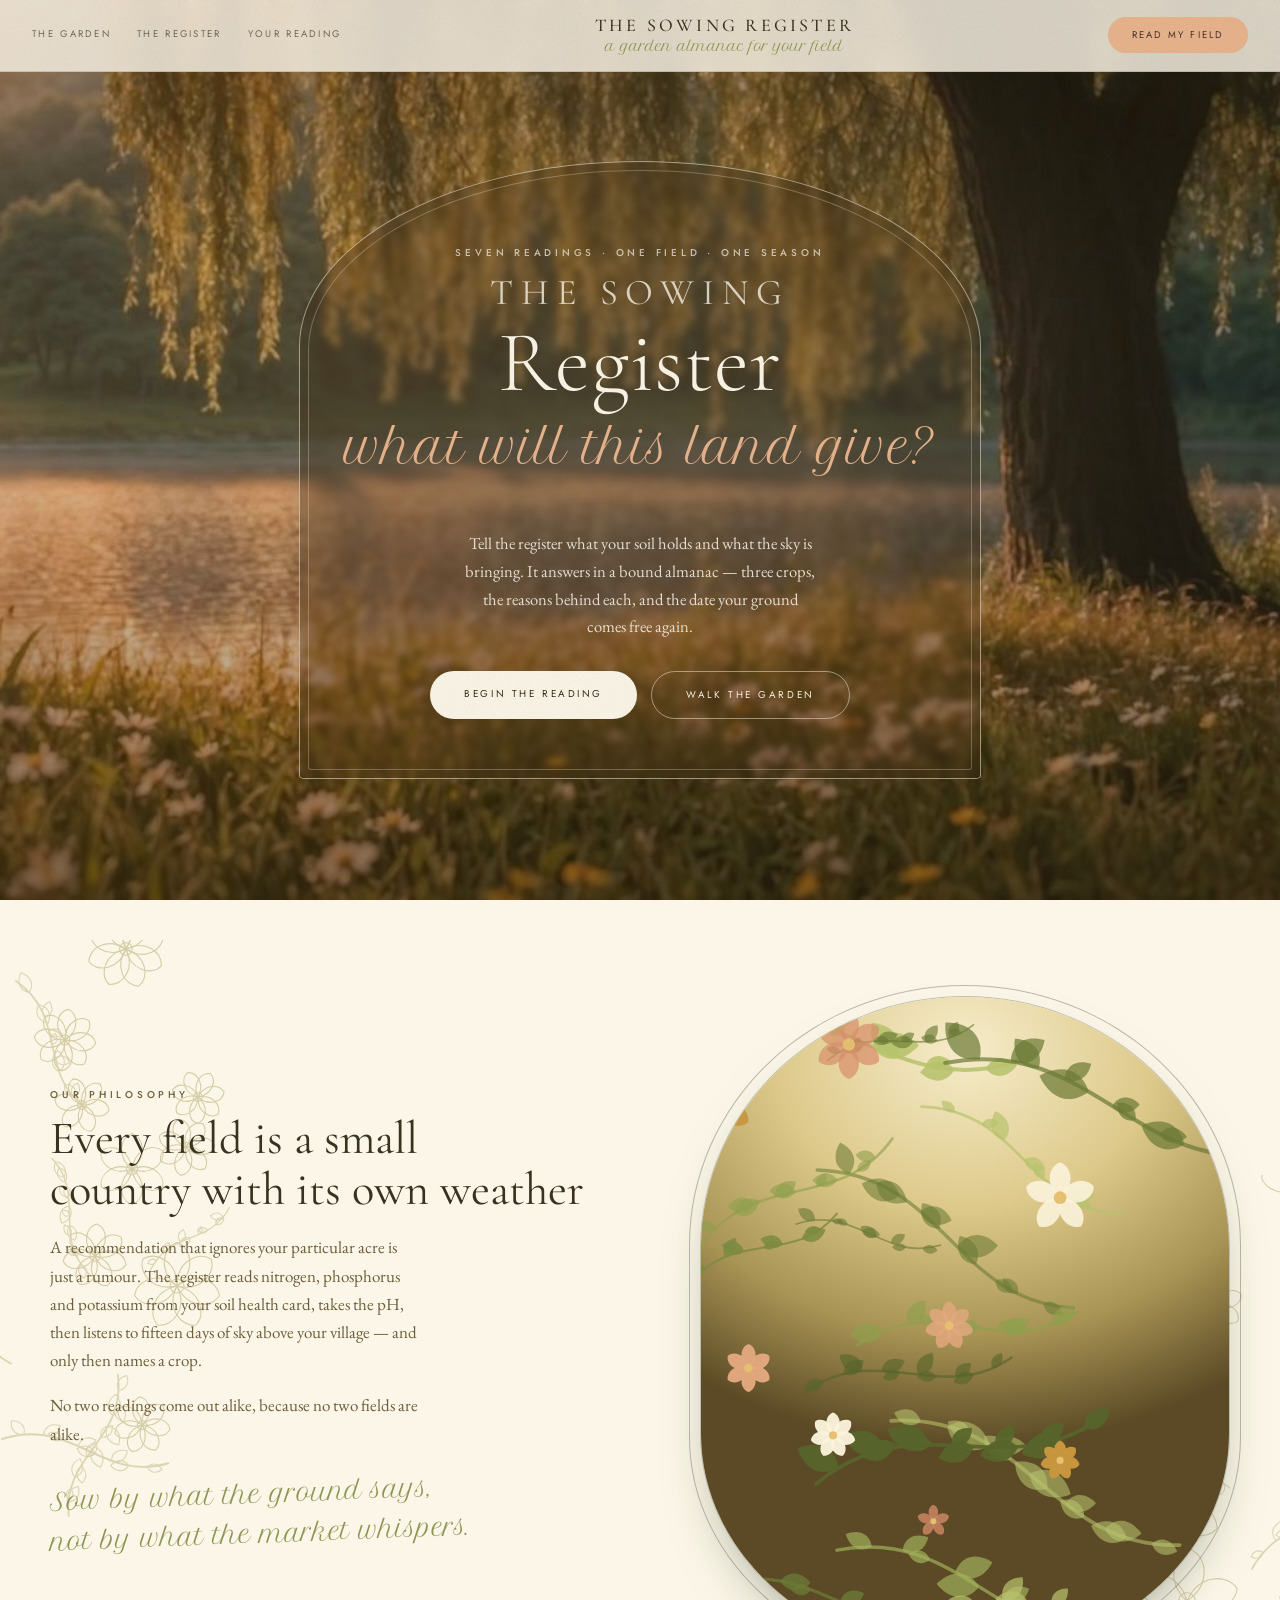
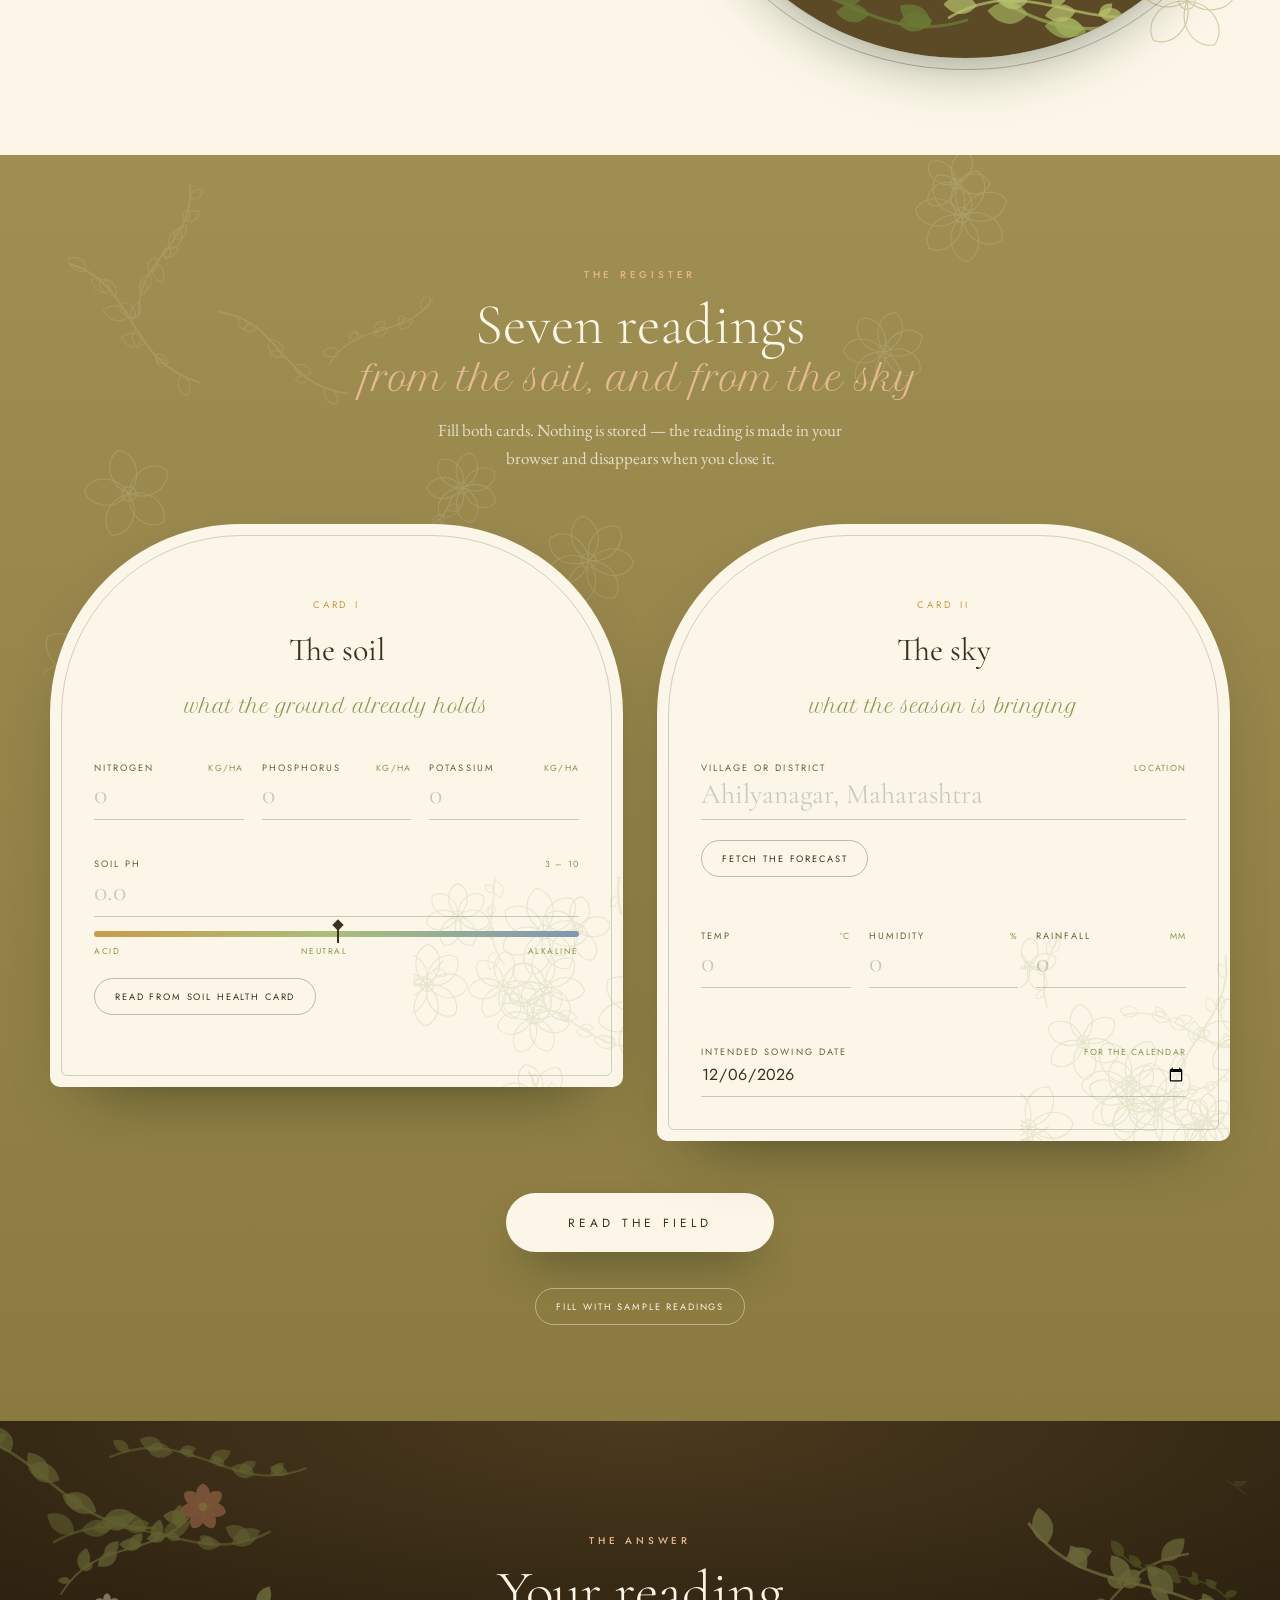
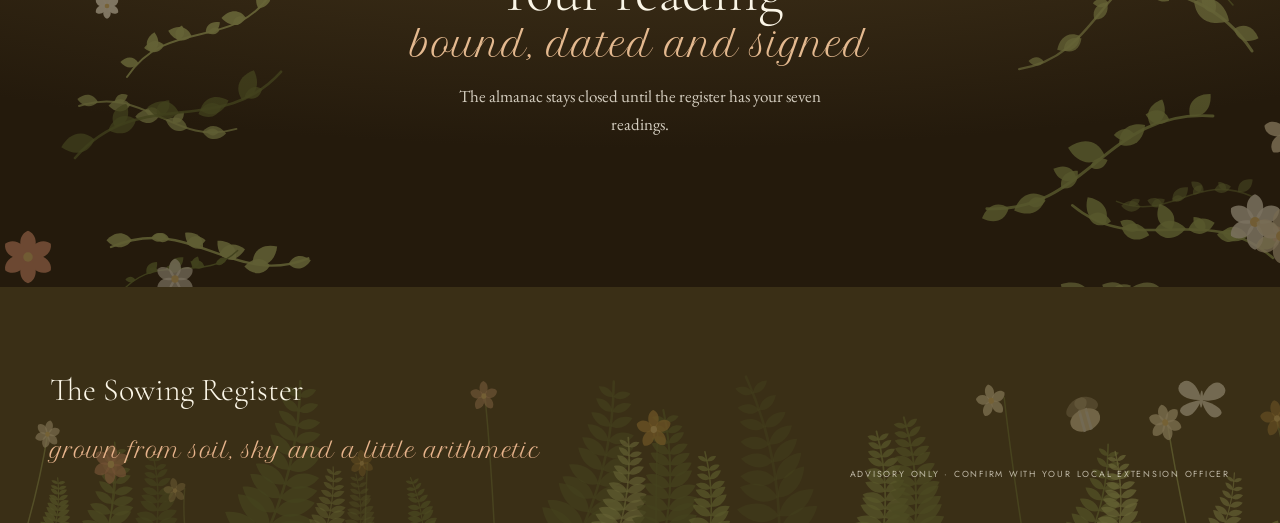
==== commit 7297ed0f: "cover page change 2" ====
--- a/index.html
+++ b/index.html
@@ -254,9 +254,7 @@
   <svg class="watermark" id="wmFoot" viewBox="0 0 1400 220" preserveAspectRatio="none"></svg>
   <div class="inner">
     <div><h4>The Sowing Register</h4><p class="script">grown from soil, sky and a little arithmetic</p></div>
-    <small>Advisory only · confirm with your local extension officer<br>
-      Field photograph: <a href="https://commons.wikimedia.org/wiki/File:Misty_paddy_field_at_Vattathani,_Palakkad.jpg">Navaneethpp</a>,
-      <a href="https://creativecommons.org/licenses/by-sa/4.0">CC BY-SA 4.0</a>, via Wikimedia Commons</small>
+    <small>Advisory only · confirm with your local extension officer</small>
   </div>
 </footer>
 
@@ -332,8 +330,8 @@
 /* ══════════════ procedural botanicals ══════════════ */
 var NS="http://www.w3.org/2000/svg";
 function E(n,a){var e=document.createElementNS(NS,n);for(var k in a)e.setAttribute(k,a[k]);return e;}
-var GREENS=["#3F5730","#4E6B39","#5F7F46","#728F55","#87A167","#2E4424"];
-var BLOOMS=["#C9AAD0","#8E6C93","#D8ADA8","#E7CBC6","#EFE3C8","#C79E5A"];
+var GREENS=["#6B7A35","#7C8B41","#8FA04E","#A3B25C","#B8C36E","#57652B"];
+var BLOOMS=["#FBF3DC","#F3E3B8","#E8C97E","#E2A87E","#D98E6B","#C9973F"];
 function pick(a,r){return a[Math.floor(r()*a.length)]}
 function rng(seed){return function(){seed=(seed*1103515245+12345)%2147483648;return seed/2147483648}}
 
@@ -384,7 +382,7 @@
     stroke:color,fill:"none","stroke-width":1.6,"stroke-linecap":"round",opacity:op}));
   if(withBloom){
     var bg=E("g",{transform:"translate("+(r()*20-10)+" "+(-h)+")"});
-    bloom(bg,10+r()*10,5+Math.round(r()*2),pick(BLOOMS,r),"#E8D6A2",op);
+    bloom(bg,10+r()*10,5+Math.round(r()*2),pick(BLOOMS,r),"#E4C070",op);
     wrap.appendChild(bg);
   }
 }
@@ -423,7 +421,7 @@
   }
   for(i=0;i<9;i++){
     var bx=r()*W*.7,by=r()*H,bg=E("g",{transform:"translate("+bx.toFixed(0)+" "+by.toFixed(0)+")"});
-    bloom(bg,12+r()*16,5+Math.round(r()*2),pick(BLOOMS,r),"#E8D6A2",.7+r()*.3);
+    bloom(bg,12+r()*16,5+Math.round(r()*2),pick(BLOOMS,r),"#E4C070",.7+r()*.3);
     svg.appendChild(bg);
   }
 }
@@ -431,7 +429,7 @@
   var r=rng(seed); svg.innerHTML=""; var i;
   for(i=0;i<9;i++){
     var g=E("g",{transform:"translate("+(r()*W).toFixed(0)+" "+(r()*H).toFixed(0)+") rotate("+(r()*360).toFixed(0)+")",
-      fill:"none",stroke:stroke||"#6E8552","stroke-width":1.1});
+      fill:"none",stroke:stroke||"#8B9450","stroke-width":1.1});
     var R=26+r()*30,k,pt=5+Math.round(r()*3);
     for(k=0;k<pt;k++)
       g.appendChild(E("path",{d:"M0 0C"+(-R*.44)+" "+(-R*.34)+","+(-R*.34)+" "+(-R*.88)+",0 "+(-R)+
@@ -441,9 +439,9 @@
   }
   for(i=0;i<6;i++){
     var vg=E("g",{transform:"translate("+(r()*W).toFixed(0)+" "+(r()*H).toFixed(0)+") rotate("+(r()*360).toFixed(0)+")",
-      fill:"none",stroke:stroke||"#6E8552","stroke-width":1.1,opacity:.8});
+      fill:"none",stroke:stroke||"#8B9450","stroke-width":1.1,opacity:.8});
     vine(vg,90+r()*90,"none",1,r);
-    vg.querySelectorAll("path").forEach(function(p){p.setAttribute("fill","none");p.setAttribute("stroke",stroke||"#6E8552")});
+    vg.querySelectorAll("path").forEach(function(p){p.setAttribute("fill","none");p.setAttribute("stroke",stroke||"#8B9450")});
     svg.appendChild(vg);
   }
 }
@@ -458,11 +456,11 @@
 growColumn($("#gLeft"),320,1000,53);
 growColumn($("#gRight"),320,1000,88);
 */
-growLineArt($("#wmL"),340,600,11,"#8FA173");
-growLineArt($("#wmR"),320,560,29,"#8FA173");
+growLineArt($("#wmL"),340,600,11,"#B0A468");
+growLineArt($("#wmR"),320,560,29,"#B0A468");
 growLineArt($("#wmForm"),1300,520,41,"#F8F2E4");
-growLineArt($("#wmSoil"),240,240,63,"#6E8552");
-growLineArt($("#wmSky"),240,240,77,"#6E8552");
+growLineArt($("#wmSoil"),240,240,63,"#8B9450");
+growLineArt($("#wmSky"),240,240,77,"#8B9450");
 growColumn($("#wmBookL"),380,900,91);
 growColumn($("#wmBookR"),380,900,17);
 growBorder($("#wmFoot"),1400,220,35,{baseline:220,count:26,min:70,max:180,op:.8,wings:2});
@@ -546,9 +544,9 @@
   for(i=0;i<days.length;i++){
     var h=Math.max(1.5,(days[i]/max)*(H-8)),x=i*(bw+gap);
     out+='<rect x="'+x.toFixed(1)+'" y="'+(H-h).toFixed(1)+'" width="'+bw.toFixed(1)+'" height="'+h.toFixed(1)+
-         '" rx="1.5" fill="#4E6B39" opacity="'+(days[i]>.5?.85:.22)+'"/>';
-  }
-  $("#spark").innerHTML=out+'<line x1="0" y1="55" x2="300" y2="55" stroke="#4E6B39" stroke-opacity=".3"/>';
+         '" rx="1.5" fill="#8A7A3A" opacity="'+(days[i]>.5?.85:.22)+'"/>';
+  }
+  $("#spark").innerHTML=out+'<line x1="0" y1="55" x2="300" y2="55" stroke="#8A7A3A" stroke-opacity=".3"/>';
 }
 
 /* ══════════════ submit — loud failure ══════════════ */
@@ -587,13 +585,13 @@
 function ring(pct){
   var R=58,C=2*Math.PI*R;   // C ≈ 364.4 — keep in sync with .ring-arc CSS
   return '<div class="conf-ring"><svg viewBox="0 0 132 132" width="132" height="132">'+
-    '<circle cx="66" cy="66" r="'+R+'" fill="none" stroke="#C6C3A4" stroke-width="3"/>'+
-    '<circle class="ring-arc" cx="66" cy="66" r="'+R+'" fill="none" stroke="#4E6B39" stroke-width="3" stroke-linecap="round" '+
+    '<circle cx="66" cy="66" r="'+R+'" fill="none" stroke="#DCCFA4" stroke-width="3"/>'+
+    '<circle class="ring-arc" cx="66" cy="66" r="'+R+'" fill="none" stroke="#A8842F" stroke-width="3" stroke-linecap="round" '+
     'stroke-dasharray="'+C.toFixed(1)+'" style="--arc:'+(C*(1-pct/100)).toFixed(1)+'" transform="rotate(-90 66 66)"/>'+
     '</svg><b>'+pct+'%</b></div>';
 }
 function glyph(name,size){
-  return '<svg viewBox="0 0 60 84" width="'+size+'" height="'+(size*1.4)+'" style="color:#4E6B39;margin:0 auto">'+
+  return '<svg viewBox="0 0 60 84" width="'+size+'" height="'+(size*1.4)+'" style="color:#6E6A32;margin:0 auto">'+
          '<use href="#s-'+name+'"/></svg>';
 }
 function bandRows(f){
@@ -636,10 +634,10 @@
   /* 1 — title */
   pages.push(pageShell(["The Sowing Register",""],"", 
     '<div class="pg-center">'+
-    '<svg viewBox="-50 -50 100 100" width="76" height="76"><use href="#s-orchid" fill="#7E5B84" opacity=".9"/></svg>'+
+    '<svg viewBox="-50 -50 100 100" width="76" height="76"><use href="#s-orchid" fill="#B26E4B" opacity=".9"/></svg>'+
     '<h5 style="margin-top:18px">Reading no. '+(1000+Math.floor(Math.random()*8999))+'</h5>'+
     '<h4 style="font-size:2.7rem">The Reading</h4>'+
-    '<p class="script" style="font-size:1.5rem;color:#6E8552">for '+esc(place)+'</p>'+
+    '<p class="script" style="font-size:1.5rem;color:#8B9450">for '+esc(place)+'</p>'+
     '<p class="tw" style="margin-top:22px">Taken '+today+'</p>'+
     '<p class="tw" style="opacity:.7;margin-top:26px">turn the page →</p></div>'));
 
@@ -709,7 +707,7 @@
 
   /* 10 — inside back cover */
   pages.push('<div class="foxing"></div><div class="pg"><div class="pg-center" style="opacity:.35">'+
-    '<svg viewBox="-50 -50 100 100" width="120" height="120"><use href="#s-orchid" fill="#6E8552"/></svg></div></div>');
+    '<svg viewBox="-50 -50 100 100" width="120" height="120"><use href="#s-orchid" fill="#8B9450"/></svg></div></div>');
 
   renderLeaves(pages);
 }
--- a/styles.css
+++ b/styles.css
@@ -2,18 +2,19 @@
    TOKENS
    ════════════════════════════════════════════════════════════ */
 :root {
-  --cream: #f8f2e4;
-  --parchment: #efe4cb;
-  --page: #f4ebd6;
-  --fern: #6e8552;
-  --moss: #4a5c36;
-  --forest: #1e2f19;
-  --orchid: #7e5b84;
-  --orchid-lt: #c9aad0;
-  --blush: #d3a29d;
-  --gold: #b08a46;
-  --ink: #26301f;
-  --ink-soft: #55603f;
+  /* golden-hour palette — warm honey/amber, brighter than the old forest greens */
+  --cream: #fbf6e7;
+  --parchment: #f3e7c9;
+  --page: #f8efd8;
+  --fern: #8b9450;
+  --moss: #6b7038;
+  --forest: #3a2f16;
+  --orchid: #b26e4b;
+  --orchid-lt: #e4b98f;
+  --blush: #e8b48c;
+  --gold: #c9973f;
+  --ink: #3a3220;
+  --ink-soft: #6e5f3c;
 
   --display: "Cormorant Garamond", Georgia, serif;
   --body: "EB Garamond", Georgia, serif;
@@ -206,15 +207,9 @@
   position: absolute;
   inset: 0;
   z-index: -4;
-  background: #43533a url("assets/hero-field.jpg") center / cover no-repeat;
-}
-/* phones get the 900px / 50 KB variant */
-@media (max-width: 640px) {
-  .hero-sky {
-    background-image: url("assets/hero-field-m.jpg");
-  }
-}
-/* vintage grade over the photograph */
+  background: #7a6a3e url("assets/hero-lake.jpg") center / cover no-repeat;
+}
+/* golden-hour grade over the photograph */
 .hero-haze {
   position: absolute;
   inset: 0;
@@ -222,15 +217,15 @@
   background:
     linear-gradient(
       180deg,
-      rgba(30, 47, 25, 0.42),
-      rgba(38, 48, 31, 0.18) 42%,
-      rgba(24, 36, 21, 0.6) 100%
+      rgba(58, 47, 22, 0.3),
+      rgba(58, 47, 22, 0.08) 42%,
+      rgba(42, 31, 12, 0.48) 100%
     ),
     radial-gradient(
       120% 90% at 50% 42%,
-      rgba(176, 138, 70, 0.1) 0%,
+      rgba(255, 214, 140, 0.14) 0%,
       transparent 45%,
-      rgba(20, 28, 14, 0.55) 100%
+      rgba(46, 34, 14, 0.5) 100%
     );
 }
 /* procedural garden layers retired — the photograph carries the hero now.
@@ -291,7 +286,7 @@
   inset: 0;
   border: 1px solid rgba(248, 242, 228, 0.55);
   border-radius: 50% 50% 6px 6px / 30% 30% 3px 3px;
-  background: rgba(31, 48, 25, 0.24);
+  background: rgba(58, 42, 18, 0.28);
   backdrop-filter: blur(3px);
   z-index: -1;
 }
@@ -417,10 +412,10 @@
   background: var(--cream);
 }
 .band-olive {
-  background: linear-gradient(180deg, #7c8c5c, #6b7c4e);
+  background: linear-gradient(180deg, #a08f52, #8a7a40);
 }
 .band-forest {
-  background: radial-gradient(120% 90% at 50% 0%, #31462a, #182415 78%);
+  background: radial-gradient(120% 90% at 50% 0%, #4a3a1e, #241a0c 78%);
 }
 .inner {
   max-width: 1180px;
@@ -583,10 +578,10 @@
   inset: 0;
   background: radial-gradient(
     90% 60% at 50% 8%,
-    #efe8cf,
-    #c3ce9e 40%,
-    #7e9161 72%,
-    #3e5232 100%
+    #f6ecca,
+    #ddc98a 40%,
+    #a89454 72%,
+    #5c4a26 100%
   );
 }
 .oval-frame {
@@ -954,12 +949,12 @@
 }
 .board {
   position: relative;
-  background: linear-gradient(150deg, #243b21, #16240f);
+  background: linear-gradient(150deg, #3e2f1a, #221808);
   padding: 16px;
   border-radius: 6px 16px 16px 6px;
   box-shadow:
     0 46px 90px -34px rgba(0, 0, 0, 0.85),
-    inset 0 0 0 1px rgba(200, 220, 180, 0.16);
+    inset 0 0 0 1px rgba(224, 202, 156, 0.16);
 }
 .board::before {
   content: "";
@@ -1079,13 +1074,13 @@
   display: flex;
   justify-content: space-between;
   align-items: baseline;
-  border-bottom: 1px solid rgba(60, 72, 44, 0.24);
+  border-bottom: 1px solid rgba(86, 70, 38, 0.24);
   padding-bottom: 8px;
   font-family: var(--util);
   font-size: 0.53rem;
   letter-spacing: 0.24em;
   text-transform: uppercase;
-  color: #6c7350;
+  color: #7a6c45;
 }
 .pg-body {
   flex: 1;
@@ -1097,7 +1092,7 @@
   font-family: var(--util);
   font-size: 0.52rem;
   letter-spacing: 0.22em;
-  color: #8a8763;
+  color: #98815b;
   text-align: center;
   padding-top: 8px;
 }
@@ -1107,7 +1102,7 @@
   font-size: 2.1rem;
   margin: 0 0 4px;
   line-height: 1.05;
-  color: #23301a;
+  color: #3b2e14;
 }
 .pg h5 {
   font-family: var(--util);
@@ -1121,12 +1116,12 @@
   font-family: var(--type);
   font-size: 0.86rem;
   line-height: 1.72;
-  color: #33402a;
+  color: #4a3b22;
 }
 .pg .sig {
   font-family: var(--script);
   font-size: 1.9rem;
-  color: #2b3a22;
+  color: #3b2e14;
   transform: rotate(-3deg);
 }
 .pg-center {
@@ -1150,11 +1145,11 @@
   padding: 6px 0;
   font-family: var(--type);
   font-size: 0.82rem;
-  color: #33402a;
+  color: #4a3b22;
 }
 .readout li i {
   flex: 1;
-  border-bottom: 1px dotted rgba(60, 72, 44, 0.5);
+  border-bottom: 1px dotted rgba(86, 70, 38, 0.5);
   transform: translateY(-3px);
 }
 .readout li b {
@@ -1169,7 +1164,7 @@
   font-size: clamp(2.4rem, 4.4vw, 3.6rem);
   line-height: 1;
   margin: 12px 0 2px;
-  color: #22301a;
+  color: #3b2e14;
 }
 .conf-ring {
   position: relative;
@@ -1184,7 +1179,7 @@
   place-items: center;
   font-family: var(--display);
   font-size: 1.85rem;
-  color: #22301a;
+  color: #3b2e14;
 }
 
 .bands {
@@ -1196,14 +1191,14 @@
   align-items: center;
   gap: 10px;
   padding: 6px 0;
-  border-bottom: 1px solid rgba(60, 72, 44, 0.16);
+  border-bottom: 1px solid rgba(86, 70, 38, 0.16);
 }
 .brow .bn {
   font-family: var(--util);
   font-size: 0.53rem;
   letter-spacing: 0.16em;
   text-transform: uppercase;
-  color: #5c6844;
+  color: #6e6240;
 }
 .brow .bv {
   font-family: var(--util);
@@ -1231,7 +1226,7 @@
   left: 0;
   right: 0;
   height: 1px;
-  background: rgba(60, 72, 44, 0.22);
+  background: rgba(86, 70, 38, 0.22);
 }
 .btrack .ideal {
   position: absolute;
@@ -1260,7 +1255,7 @@
 .tl li {
   position: relative;
   padding: 0 0 20px 26px;
-  border-left: 1px solid rgba(60, 72, 44, 0.28);
+  border-left: 1px solid rgba(86, 70, 38, 0.28);
 }
 .tl li:last-child {
   border-left-color: transparent;
@@ -1285,18 +1280,18 @@
   font-size: 0.53rem;
   letter-spacing: 0.24em;
   text-transform: uppercase;
-  color: #6c7350;
+  color: #7a6c45;
 }
 .tl .d {
   font-family: var(--display);
   font-size: 1.5rem;
   line-height: 1.15;
-  color: #22301a;
+  color: #3b2e14;
 }
 .tl .n {
   font-family: var(--type);
   font-size: 0.76rem;
-  color: #4a5638;
+  color: #5c4c2c;
   line-height: 1.6;
 }
 
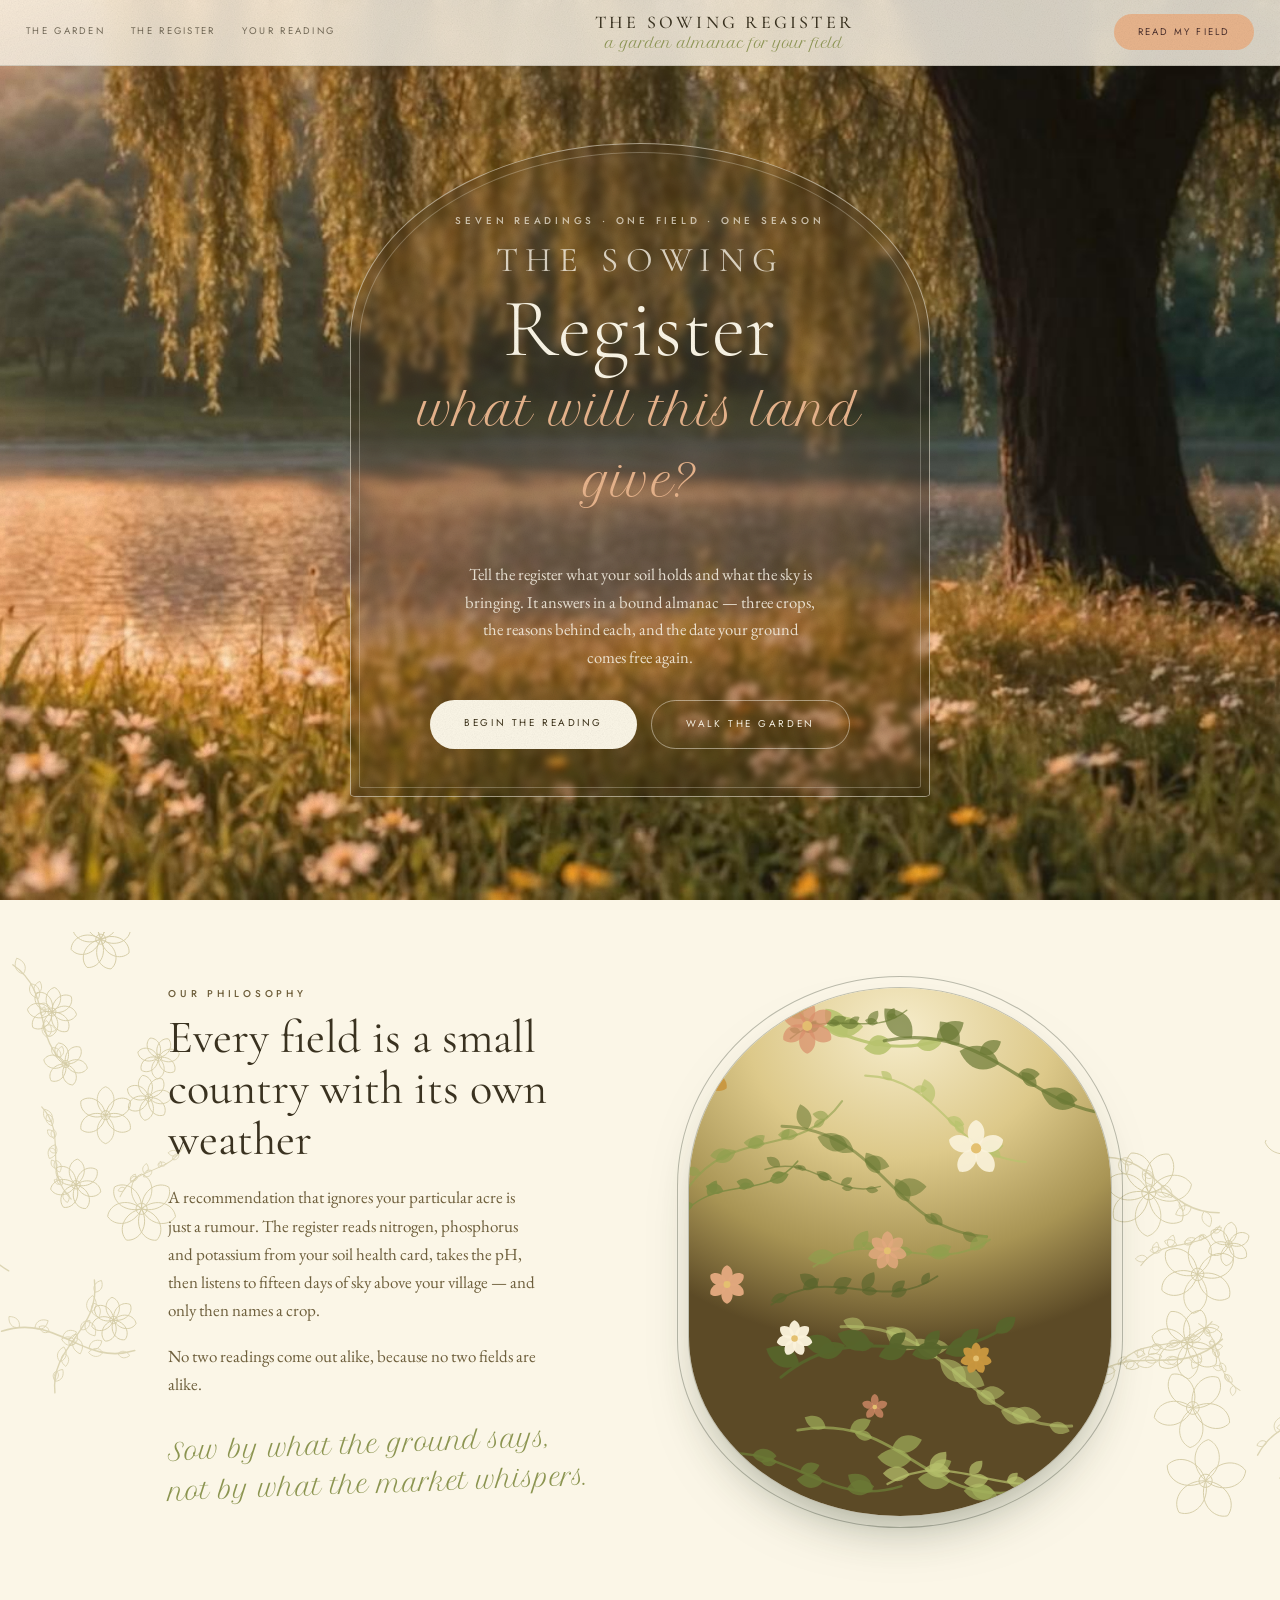
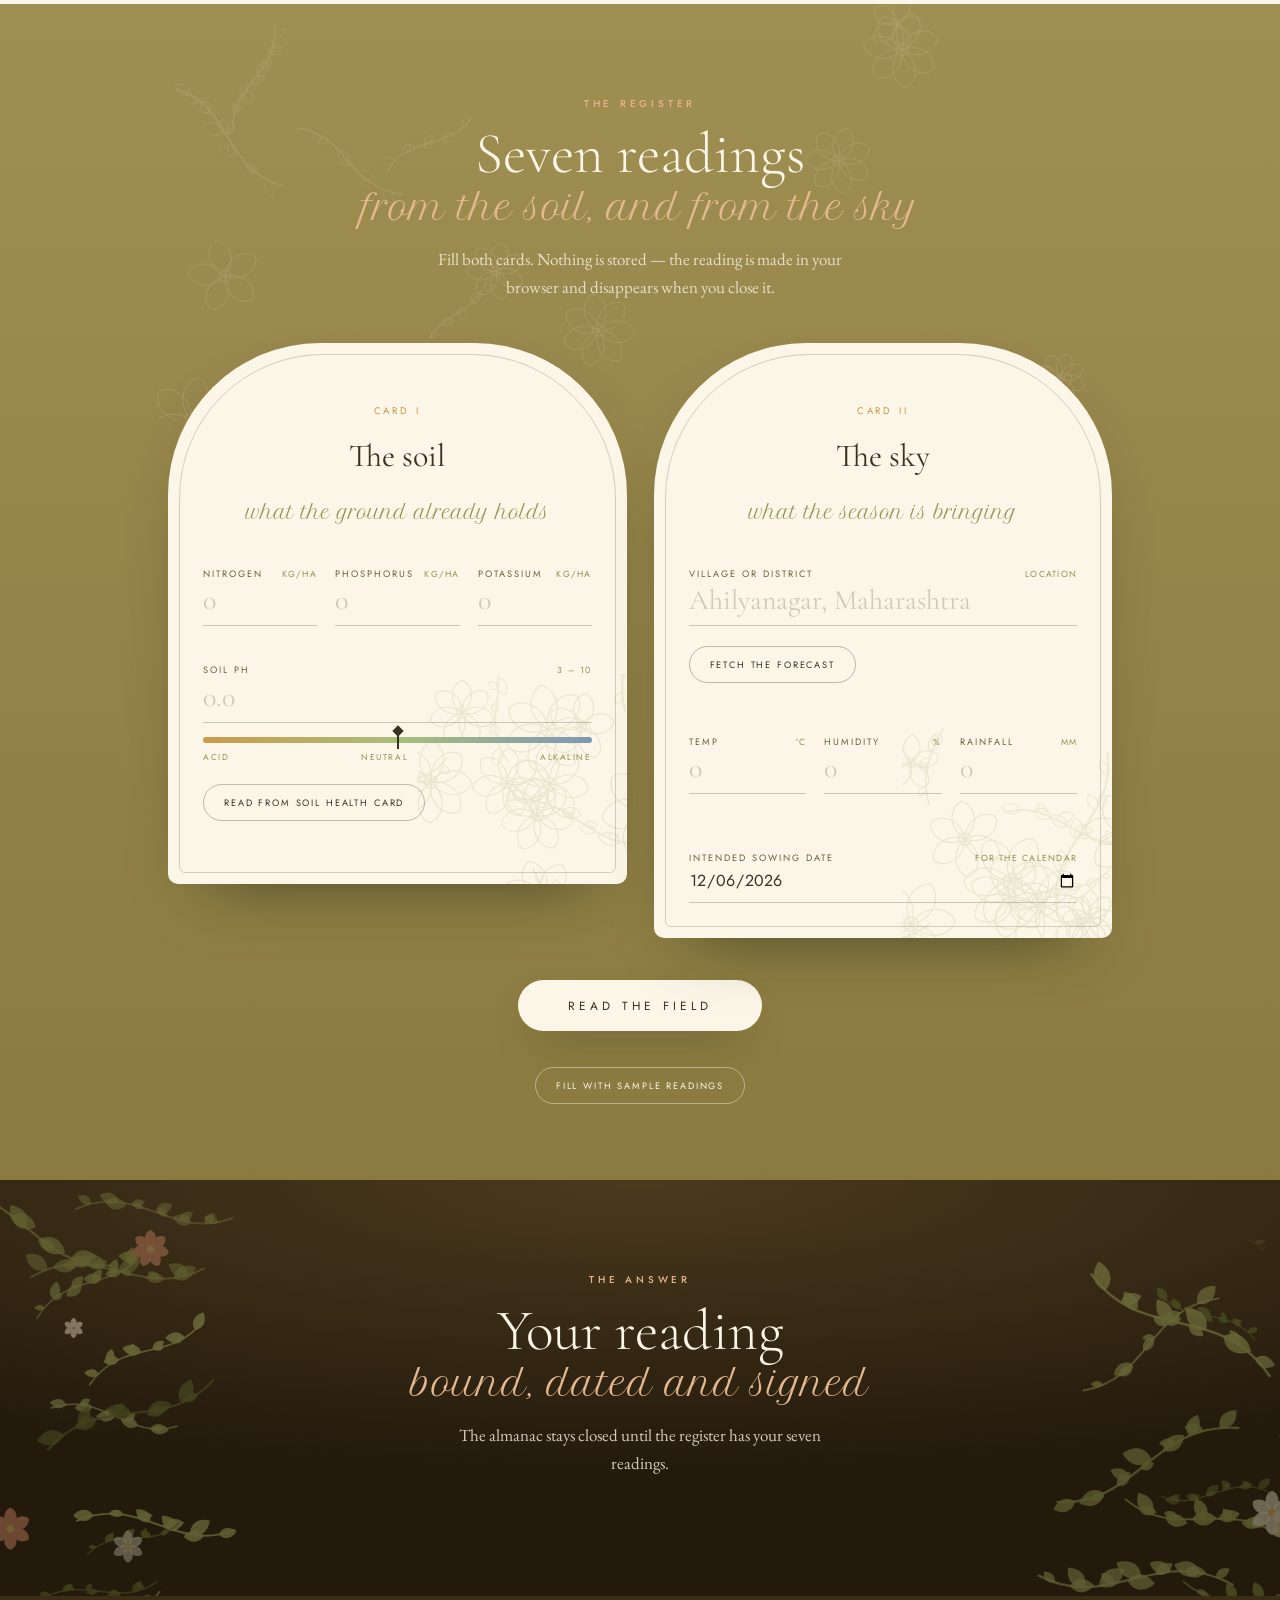
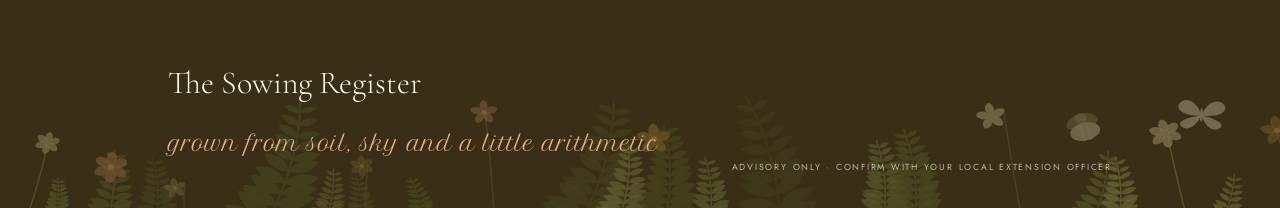
==== commit f18cc515: "Top Her is done" ====
--- a/index.html
+++ b/index.html
@@ -1,796 +1,1941 @@
-<!DOCTYPE html>
+<!doctype html>
 <html lang="en">
-<head>
-<meta charset="utf-8">
-<meta name="viewport" content="width=device-width, initial-scale=1">
-<title>The Sowing Register — a garden almanac for your field</title>
-
-<link rel="preconnect" href="https://fonts.googleapis.com">
-<link rel="preconnect" href="https://fonts.gstatic.com" crossorigin>
-<link href="https://fonts.googleapis.com/css2?family=Cormorant+Garamond:ital,wght@0,300;0,400;0,500;0,600;1,300;1,400&family=EB+Garamond:ital,wght@0,400;0,500;1,400&family=Jost:wght@300;400;500&family=Petit+Formal+Script&family=Special+Elite&display=swap" rel="stylesheet">
-
-<link rel="stylesheet" href="styles.css">
-</head>
-<body>
-
-<!-- ═══ SVG SYMBOL LIBRARY ═══ -->
-<svg class="sprite" width="0" height="0" aria-hidden="true"><defs>
-  <symbol id="s-orchid" viewBox="-50 -50 100 100">
-    <g><path d="M0 0C-13 -9 -15 -30 0 -42C15 -30 13 -9 0 0Z"/>
-      <path d="M0 0C-13 -9 -15 -30 0 -42C15 -30 13 -9 0 0Z" transform="rotate(72)"/>
-      <path d="M0 0C-13 -9 -15 -30 0 -42C15 -30 13 -9 0 0Z" transform="rotate(144)"/>
-      <path d="M0 0C-13 -9 -15 -30 0 -42C15 -30 13 -9 0 0Z" transform="rotate(216)"/>
-      <path d="M0 0C-13 -9 -15 -30 0 -42C15 -30 13 -9 0 0Z" transform="rotate(288)"/></g>
-  </symbol>
-  <symbol id="s-butterfly" viewBox="-30 -24 60 48">
-    <path d="M0 0C-6 -20 -20 -24 -26 -14C-30 -6 -18 2 0 0Z"/>
-    <path d="M0 0C-6 16 -16 22 -23 14C-27 8 -12 2 0 0Z"/>
-    <path d="M0 0C6 -20 20 -24 26 -14C30 -6 18 2 0 0Z"/>
-    <path d="M0 0C6 16 16 22 23 14C27 8 12 2 0 0Z"/>
-    <ellipse cx="0" cy="-1" rx="1.7" ry="9"/>
-  </symbol>
-  <symbol id="s-bee" viewBox="-18 -14 36 28">
-    <ellipse cx="0" cy="0" rx="9" ry="6"/>
-    <path d="M-2-6v12M2-6v12" stroke="#F8F2E4" stroke-width="1.6" fill="none"/>
-    <ellipse cx="-3" cy="-8" rx="7" ry="4" opacity=".45" transform="rotate(-22 -3 -8)"/>
-    <ellipse cx="3" cy="-8" rx="7" ry="4" opacity=".45" transform="rotate(22 3 -8)"/>
-  </symbol>
-  <symbol id="s-grain" viewBox="0 0 60 84"><g fill="none" stroke="currentColor" stroke-width="1.6" stroke-linecap="round">
-    <path d="M30 82V26"/><path d="M30 34c0-9 5-16 14-18 1 10-5 17-14 18Z"/><path d="M30 48c0-9-5-16-14-18-1 10 5 17 14 18Z"/>
-    <path d="M30 20c0-9 5-16 14-18 1 10-5 17-14 18Z"/><path d="M30 34c0-9-5-16-14-18-1 10 5 17 14 18Z"/></g></symbol>
-  <symbol id="s-pod" viewBox="0 0 60 84"><g fill="none" stroke="currentColor" stroke-width="1.6" stroke-linecap="round">
-    <path d="M12 56c0-20 12-36 34-40 4 21-11 39-34 40Z"/><circle cx="24" cy="46" r="3"/><circle cx="33" cy="35" r="3"/><circle cx="19" cy="56" r="3"/>
-    <path d="M30 82V62"/><path d="M30 66c7-3 12-9 13-16"/></g></symbol>
-  <symbol id="s-fruit" viewBox="0 0 60 84"><g fill="none" stroke="currentColor" stroke-width="1.6" stroke-linecap="round">
-    <circle cx="30" cy="42" r="19"/><path d="M30 23V8"/><path d="M30 15c0-8 6-13 15-14 1 9-6 14-15 14Z"/><path d="M30 82V61"/></g></symbol>
-  <symbol id="s-fibre" viewBox="0 0 60 84"><g fill="none" stroke="currentColor" stroke-width="1.6" stroke-linecap="round">
-    <circle cx="30" cy="38" r="16"/><path d="M30 22c-7 6-11 10-11 16M30 22c7 6 11 10 11 16M14 38c6 6 10 9 16 9M30 47c6 0 10-3 16-9"/>
-    <path d="M30 82V56"/><path d="M22 68c-6-1-9-6-9-11M38 68c6-1 9-6 9-11"/></g></symbol>
-</defs></svg>
-
-<!-- ═══ NAV ═══ -->
-<nav class="nav" id="nav">
-  <div class="nav-links">
-    <a href="#garden">the garden</a><a href="#register">the register</a><a href="#book">your reading</a>
-  </div>
-  <div class="nav-brand"><b>The Sowing Register</b><span class="script">a garden almanac for your field</span></div>
-  <button class="pill" onclick="document.getElementById('register').scrollIntoView()">Read my field</button>
-</nav>
-
-<!-- ═══ HERO ═══ -->
-<header class="hero">
-  <div class="hero-sky"></div><div class="hero-haze"></div>
-  <svg class="hero-far"  id="gFar"  viewBox="0 0 1400 300" preserveAspectRatio="xMidYMin slice"></svg>
+  <head>
+    <meta charset="utf-8" />
+    <meta name="viewport" content="width=device-width, initial-scale=1" />
+    <title>The Sowing Register — a garden almanac for your field</title>
+
+    <link rel="preconnect" href="https://fonts.googleapis.com" />
+    <link rel="preconnect" href="https://fonts.gstatic.com" crossorigin />
+    <link
+      href="https://fonts.googleapis.com/css2?family=Cormorant+Garamond:ital,wght@0,300;0,400;0,500;0,600;1,300;1,400&family=EB+Garamond:ital,wght@0,400;0,500;1,400&family=Jost:wght@300;400;500&family=Petit+Formal+Script&family=Special+Elite&display=swap"
+      rel="stylesheet"
+    />
+
+    <link rel="stylesheet" href="styles.css" />
+  </head>
+  <body>
+    <!-- ═══ SVG SYMBOL LIBRARY ═══ -->
+    <svg class="sprite" width="0" height="0" aria-hidden="true">
+      <defs>
+        <symbol id="s-orchid" viewBox="-50 -50 100 100">
+          <g>
+            <path d="M0 0C-13 -9 -15 -30 0 -42C15 -30 13 -9 0 0Z" />
+            <path
+              d="M0 0C-13 -9 -15 -30 0 -42C15 -30 13 -9 0 0Z"
+              transform="rotate(72)"
+            />
+            <path
+              d="M0 0C-13 -9 -15 -30 0 -42C15 -30 13 -9 0 0Z"
+              transform="rotate(144)"
+            />
+            <path
+              d="M0 0C-13 -9 -15 -30 0 -42C15 -30 13 -9 0 0Z"
+              transform="rotate(216)"
+            />
+            <path
+              d="M0 0C-13 -9 -15 -30 0 -42C15 -30 13 -9 0 0Z"
+              transform="rotate(288)"
+            />
+          </g>
+        </symbol>
+        <symbol id="s-butterfly" viewBox="-30 -24 60 48">
+          <path d="M0 0C-6 -20 -20 -24 -26 -14C-30 -6 -18 2 0 0Z" />
+          <path d="M0 0C-6 16 -16 22 -23 14C-27 8 -12 2 0 0Z" />
+          <path d="M0 0C6 -20 20 -24 26 -14C30 -6 18 2 0 0Z" />
+          <path d="M0 0C6 16 16 22 23 14C27 8 12 2 0 0Z" />
+          <ellipse cx="0" cy="-1" rx="1.7" ry="9" />
+        </symbol>
+        <symbol id="s-bee" viewBox="-18 -14 36 28">
+          <ellipse cx="0" cy="0" rx="9" ry="6" />
+          <path
+            d="M-2-6v12M2-6v12"
+            stroke="#F8F2E4"
+            stroke-width="1.6"
+            fill="none"
+          />
+          <ellipse
+            cx="-3"
+            cy="-8"
+            rx="7"
+            ry="4"
+            opacity=".45"
+            transform="rotate(-22 -3 -8)"
+          />
+          <ellipse
+            cx="3"
+            cy="-8"
+            rx="7"
+            ry="4"
+            opacity=".45"
+            transform="rotate(22 3 -8)"
+          />
+        </symbol>
+        <symbol id="s-grain" viewBox="0 0 60 84">
+          <g
+            fill="none"
+            stroke="currentColor"
+            stroke-width="1.6"
+            stroke-linecap="round"
+          >
+            <path d="M30 82V26" />
+            <path d="M30 34c0-9 5-16 14-18 1 10-5 17-14 18Z" />
+            <path d="M30 48c0-9-5-16-14-18-1 10 5 17 14 18Z" />
+            <path d="M30 20c0-9 5-16 14-18 1 10-5 17-14 18Z" />
+            <path d="M30 34c0-9-5-16-14-18-1 10 5 17 14 18Z" />
+          </g>
+        </symbol>
+        <symbol id="s-pod" viewBox="0 0 60 84">
+          <g
+            fill="none"
+            stroke="currentColor"
+            stroke-width="1.6"
+            stroke-linecap="round"
+          >
+            <path d="M12 56c0-20 12-36 34-40 4 21-11 39-34 40Z" />
+            <circle cx="24" cy="46" r="3" />
+            <circle cx="33" cy="35" r="3" />
+            <circle cx="19" cy="56" r="3" />
+            <path d="M30 82V62" />
+            <path d="M30 66c7-3 12-9 13-16" />
+          </g>
+        </symbol>
+        <symbol id="s-fruit" viewBox="0 0 60 84">
+          <g
+            fill="none"
+            stroke="currentColor"
+            stroke-width="1.6"
+            stroke-linecap="round"
+          >
+            <circle cx="30" cy="42" r="19" />
+            <path d="M30 23V8" />
+            <path d="M30 15c0-8 6-13 15-14 1 9-6 14-15 14Z" />
+            <path d="M30 82V61" />
+          </g>
+        </symbol>
+        <symbol id="s-fibre" viewBox="0 0 60 84">
+          <g
+            fill="none"
+            stroke="currentColor"
+            stroke-width="1.6"
+            stroke-linecap="round"
+          >
+            <circle cx="30" cy="38" r="16" />
+            <path
+              d="M30 22c-7 6-11 10-11 16M30 22c7 6 11 10 11 16M14 38c6 6 10 9 16 9M30 47c6 0 10-3 16-9"
+            />
+            <path d="M30 82V56" />
+            <path d="M22 68c-6-1-9-6-9-11M38 68c6-1 9-6 9-11" />
+          </g>
+        </symbol>
+      </defs>
+    </svg>
+
+    <!-- ═══ NAV ═══ -->
+    <nav class="nav" id="nav">
+      <div class="nav-links">
+        <a href="#garden">the garden</a><a href="#register">the register</a
+        ><a href="#book">your reading</a>
+      </div>
+      <div class="nav-brand">
+        <b>The Sowing Register</b
+        ><span class="script">a garden almanac for your field</span>
+      </div>
+      <button
+        class="pill"
+        onclick="document.getElementById('register').scrollIntoView()"
+      >
+        Read my field
+      </button>
+    </nav>
+
+    <!-- ═══ HERO ═══ -->
+    <header class="hero">
+      <div class="hero-sky"></div>
+      <!--   <svg class="hero-far"  id="gFar"  viewBox="0 0 1400 300" preserveAspectRatio="xMidYMin slice"></svg>
   <svg class="hero-near" id="gNear" viewBox="0 0 1400 420" preserveAspectRatio="xMidYMax slice"></svg>
   <svg class="hero-side l" id="gLeft"  viewBox="0 0 320 1000" preserveAspectRatio="xMinYMid slice"></svg>
   <svg class="hero-side r" id="gRight" viewBox="0 0 320 1000" preserveAspectRatio="xMinYMid slice"></svg>
-  <div class="petals" id="petals"></div>
-
-  <div class="arch">
-    <p class="eyebrow">Seven readings · one field · one season</p>
-    <h1><em>The Sowing</em>Register</h1>
-    <p class="flourish">what will this land give?</p>
-    <p class="lede">Tell the register what your soil holds and what the sky is bringing. It answers in a bound almanac — three crops, the reasons behind each, and the date your ground comes free again.</p>
-    <div class="hero-cta">
-      <a class="btn btn-solid" href="#register">Begin the reading</a>
-      <a class="btn btn-line" href="#garden">Walk the garden</a>
-    </div>
-  </div>
-</header>
-
-<!-- ═══ PHILOSOPHY ═══ -->
-<section class="band band-cream" id="garden">
-  <svg class="watermark" id="wmL" viewBox="0 0 340 600"></svg>
-  <svg class="watermark" id="wmR" viewBox="0 0 320 560"></svg>
-  <div class="inner">
-    <div class="philo">
-      <div>
-        <p class="eyebrow eyebrow-gold">Our philosophy</p>
-        <h3>Every field is a small<br>country with its own weather</h3>
-        <p>A recommendation that ignores your particular acre is just a rumour. The register reads nitrogen, phosphorus and potassium from your soil health card, takes the pH, then listens to fifteen days of sky above your village — and only then names a crop.</p>
-        <p class="philo-coda">No two readings come out alike, because no two fields are alike.</p>
-        <p class="quote">Sow by what the ground says,<br>not by what the market whispers.</p>
+ -->
+      <div class="petals" id="petals"></div>
+
+      <div class="arch">
+        <p class="eyebrow">Seven readings · one field · one season</p>
+        <h1><em>The Sowing</em>Register</h1>
+        <p class="flourish">what will this land give?</p>
+        <p class="lede">
+          Tell the register what your soil holds and what the sky is bringing.
+          It answers in a bound almanac — three crops, the reasons behind each,
+          and the date your ground comes free again.
+        </p>
+        <div class="hero-cta">
+          <a class="btn btn-solid" href="#register">Begin the reading</a>
+          <a class="btn btn-line" href="#garden">Walk the garden</a>
+        </div>
       </div>
-      <div class="oval-wrap">
-        <div class="oval"><div class="oval-art"></div><svg id="ovalArt" viewBox="0 0 400 500"></svg></div>
-        <div class="oval-frame"></div>
+    </header>
+
+    <!-- ═══ PHILOSOPHY ═══ -->
+    <section class="band band-cream" id="garden">
+      <svg class="watermark" id="wmL" viewBox="0 0 340 600"></svg>
+      <svg class="watermark" id="wmR" viewBox="0 0 320 560"></svg>
+      <div class="inner">
+        <div class="philo">
+          <div>
+            <p class="eyebrow eyebrow-gold">Our philosophy</p>
+            <h3>Every field is a small<br />country with its own weather</h3>
+            <p>
+              A recommendation that ignores your particular acre is just a
+              rumour. The register reads nitrogen, phosphorus and potassium from
+              your soil health card, takes the pH, then listens to fifteen days
+              of sky above your village — and only then names a crop.
+            </p>
+            <p class="philo-coda">
+              No two readings come out alike, because no two fields are alike.
+            </p>
+            <p class="quote">
+              Sow by what the ground says,<br />not by what the market whispers.
+            </p>
+          </div>
+          <div class="oval-wrap">
+            <div class="oval">
+              <div class="oval-art"></div>
+              <svg id="ovalArt" viewBox="0 0 400 500"></svg>
+            </div>
+            <div class="oval-frame"></div>
+          </div>
+        </div>
       </div>
-    </div>
-  </div>
-</section>
-
-<!-- ═══ FORM ═══ -->
-<section class="band band-olive" id="register">
-  <svg class="watermark" id="wmForm" viewBox="0 0 1300 520"></svg>
-  <div class="inner">
-    <div class="sec-head">
-      <p class="eyebrow">The register</p>
-      <h2>Seven readings</h2>
-      <p class="script">from the soil, and from the sky</p>
-      <p>Fill both cards. Nothing is stored — the reading is made in your browser and disappears when you close it.</p>
-    </div>
-
-    <div class="alarm" id="alarm"><span>✦</span><span id="alarmText"></span></div>
-
-    <form id="reg" novalidate>
-      <div class="cards">
-
-        <!-- SOIL -->
-        <div class="card">
-          <svg class="card-wm" id="wmSoil" width="240" height="240" viewBox="0 0 240 240"></svg>
-          <div class="card-head">
-            <p class="rn">CARD I</p>
-            <h3>The soil</h3>
-            <p class="script">what the ground already holds</p>
-          </div>
-          <div class="card-body">
-            <div class="triple">
-              <div class="field">
-                <div class="field-top"><label for="n">Nitrogen</label><span class="unit">kg/ha</span></div>
-                <input id="n" inputmode="decimal" placeholder="0" data-min="0" data-max="300" data-label="Nitrogen">
-                <div class="err">0–300</div>
+    </section>
+
+    <!-- ═══ FORM ═══ -->
+    <section class="band band-olive" id="register">
+      <svg class="watermark" id="wmForm" viewBox="0 0 1300 520"></svg>
+      <div class="inner">
+        <div class="sec-head">
+          <p class="eyebrow">The register</p>
+          <h2>Seven readings</h2>
+          <p class="script">from the soil, and from the sky</p>
+          <p>
+            Fill both cards. Nothing is stored — the reading is made in your
+            browser and disappears when you close it.
+          </p>
+        </div>
+
+        <div class="alarm" id="alarm">
+          <span>✦</span><span id="alarmText"></span>
+        </div>
+
+        <form id="reg" novalidate>
+          <div class="cards">
+            <!-- SOIL -->
+            <div class="card">
+              <svg
+                class="card-wm"
+                id="wmSoil"
+                width="240"
+                height="240"
+                viewBox="0 0 240 240"
+              ></svg>
+              <div class="card-head">
+                <p class="rn">CARD I</p>
+                <h3>The soil</h3>
+                <p class="script">what the ground already holds</p>
               </div>
-              <div class="field">
-                <div class="field-top"><label for="p">Phosphorus</label><span class="unit">kg/ha</span></div>
-                <input id="p" inputmode="decimal" placeholder="0" data-min="0" data-max="300" data-label="Phosphorus">
-                <div class="err">0–300</div>
-              </div>
-              <div class="field">
-                <div class="field-top"><label for="k">Potassium</label><span class="unit">kg/ha</span></div>
-                <input id="k" inputmode="decimal" placeholder="0" data-min="0" data-max="300" data-label="Potassium">
-                <div class="err">0–300</div>
+              <div class="card-body">
+                <div class="triple">
+                  <div class="field">
+                    <div class="field-top">
+                      <label for="n">Nitrogen</label
+                      ><span class="unit">kg/ha</span>
+                    </div>
+                    <input
+                      id="n"
+                      inputmode="decimal"
+                      placeholder="0"
+                      data-min="0"
+                      data-max="300"
+                      data-label="Nitrogen"
+                    />
+                    <div class="err">0–300</div>
+                  </div>
+                  <div class="field">
+                    <div class="field-top">
+                      <label for="p">Phosphorus</label
+                      ><span class="unit">kg/ha</span>
+                    </div>
+                    <input
+                      id="p"
+                      inputmode="decimal"
+                      placeholder="0"
+                      data-min="0"
+                      data-max="300"
+                      data-label="Phosphorus"
+                    />
+                    <div class="err">0–300</div>
+                  </div>
+                  <div class="field">
+                    <div class="field-top">
+                      <label for="k">Potassium</label
+                      ><span class="unit">kg/ha</span>
+                    </div>
+                    <input
+                      id="k"
+                      inputmode="decimal"
+                      placeholder="0"
+                      data-min="0"
+                      data-max="300"
+                      data-label="Potassium"
+                    />
+                    <div class="err">0–300</div>
+                  </div>
+                </div>
+
+                <div class="ph-group">
+                  <div class="field">
+                    <div class="field-top">
+                      <label for="ph">Soil pH</label
+                      ><span class="unit">3 – 10</span>
+                    </div>
+                    <input
+                      id="ph"
+                      inputmode="decimal"
+                      placeholder="0.0"
+                      data-min="3"
+                      data-max="10"
+                      data-label="Soil pH"
+                    />
+                    <div class="err">3.0–10.0</div>
+                  </div>
+                  <div class="ph-scale">
+                    <div class="ph-track">
+                      <div class="ph-mark" id="phMark"></div>
+                    </div>
+                    <div class="ph-legend">
+                      <span>Acid</span><span>Neutral</span><span>Alkaline</span>
+                    </div>
+                  </div>
+                </div>
+
+                <button type="button" class="ghost" id="scanBtn">
+                  Read from soil health card
+                </button>
+                <input
+                  type="file"
+                  id="scanFile"
+                  accept="image/*,application/pdf"
+                  hidden
+                />
+                <p class="note" id="scanNote"></p>
               </div>
             </div>
 
-            <div class="ph-group">
-              <div class="field">
-                <div class="field-top"><label for="ph">Soil pH</label><span class="unit">3 – 10</span></div>
-                <input id="ph" inputmode="decimal" placeholder="0.0" data-min="3" data-max="10" data-label="Soil pH">
-                <div class="err">3.0–10.0</div>
+            <!-- SKY -->
+            <div class="card">
+              <svg
+                class="card-wm"
+                id="wmSky"
+                width="240"
+                height="240"
+                viewBox="0 0 240 240"
+              ></svg>
+              <div class="card-head">
+                <p class="rn">CARD II</p>
+                <h3>The sky</h3>
+                <p class="script">what the season is bringing</p>
               </div>
-              <div class="ph-scale">
-                <div class="ph-track"><div class="ph-mark" id="phMark"></div></div>
-                <div class="ph-legend"><span>Acid</span><span>Neutral</span><span>Alkaline</span></div>
+              <div class="card-body">
+                <div class="field">
+                  <div class="field-top">
+                    <label for="loc">Village or district</label
+                    ><span class="unit">location</span>
+                  </div>
+                  <input id="loc" placeholder="Ahilyanagar, Maharashtra" />
+                </div>
+
+                <button type="button" class="ghost" id="fetchBtn">
+                  Fetch the forecast
+                </button>
+                <p class="note" id="fcNote"></p>
+
+                <div class="triple sky-vals">
+                  <div class="field">
+                    <div class="field-top">
+                      <label for="temp">Temp</label><span class="unit">°C</span>
+                    </div>
+                    <input
+                      id="temp"
+                      inputmode="decimal"
+                      placeholder="0"
+                      data-min="0"
+                      data-max="55"
+                      data-label="Temperature"
+                    />
+                    <div class="err">0–55</div>
+                  </div>
+                  <div class="field">
+                    <div class="field-top">
+                      <label for="hum">Humidity</label
+                      ><span class="unit">%</span>
+                    </div>
+                    <input
+                      id="hum"
+                      inputmode="decimal"
+                      placeholder="0"
+                      data-min="0"
+                      data-max="100"
+                      data-label="Humidity"
+                    />
+                    <div class="err">0–100</div>
+                  </div>
+                  <div class="field">
+                    <div class="field-top">
+                      <label for="rain">Rainfall</label
+                      ><span class="unit">mm</span>
+                    </div>
+                    <input
+                      id="rain"
+                      inputmode="decimal"
+                      placeholder="0"
+                      data-min="0"
+                      data-max="400"
+                      data-label="Rainfall"
+                    />
+                    <div class="err">0–400</div>
+                  </div>
+                </div>
+
+                <div class="forecast" id="forecast">
+                  <div class="forecast-cap">
+                    <span>Rain expected, next 15 days</span
+                    ><span id="fcTotal"></span>
+                  </div>
+                  <svg
+                    id="spark"
+                    viewBox="0 0 300 56"
+                    preserveAspectRatio="none"
+                  ></svg>
+                </div>
+
+                <div class="sow-group">
+                  <div class="field">
+                    <div class="field-top">
+                      <label for="sow">Intended sowing date</label
+                      ><span class="unit">for the calendar</span>
+                    </div>
+                    <input id="sow" type="date" />
+                  </div>
+                </div>
               </div>
             </div>
-
-            <button type="button" class="ghost" id="scanBtn">Read from soil health card</button>
-            <input type="file" id="scanFile" accept="image/*,application/pdf" hidden>
-            <p class="note" id="scanNote"></p>
           </div>
+
+          <div class="submit-row">
+            <button type="submit" class="big" id="submitBtn">
+              Read the field
+            </button>
+            <div class="sample-row">
+              <button type="button" class="ghost" id="sampleBtn">
+                Fill with sample readings
+              </button>
+            </div>
+          </div>
+        </form>
+      </div>
+    </section>
+
+    <!-- ═══ FLIPBOOK ═══ -->
+    <section class="band band-forest" id="book">
+      <svg class="watermark" id="wmBookL" viewBox="0 0 380 900"></svg>
+      <svg class="watermark" id="wmBookR" viewBox="0 0 380 900"></svg>
+      <div class="inner">
+        <div class="sec-head">
+          <p class="eyebrow">The answer</p>
+          <h2>Your reading</h2>
+          <p class="script">bound, dated and signed</p>
+          <p id="bookIntro">
+            The almanac stays closed until the register has your seven readings.
+          </p>
         </div>
 
-        <!-- SKY -->
-        <div class="card">
-          <svg class="card-wm" id="wmSky" width="240" height="240" viewBox="0 0 240 240"></svg>
-          <div class="card-head">
-            <p class="rn">CARD II</p>
-            <h3>The sky</h3>
-            <p class="script">what the season is bringing</p>
-          </div>
-          <div class="card-body">
-            <div class="field">
-              <div class="field-top"><label for="loc">Village or district</label><span class="unit">location</span></div>
-              <input id="loc" placeholder="Ahilyanagar, Maharashtra">
-            </div>
-
-            <button type="button" class="ghost" id="fetchBtn">Fetch the forecast</button>
-            <p class="note" id="fcNote"></p>
-
-            <div class="triple sky-vals">
-              <div class="field">
-                <div class="field-top"><label for="temp">Temp</label><span class="unit">°C</span></div>
-                <input id="temp" inputmode="decimal" placeholder="0" data-min="0" data-max="55" data-label="Temperature">
-                <div class="err">0–55</div>
-              </div>
-              <div class="field">
-                <div class="field-top"><label for="hum">Humidity</label><span class="unit">%</span></div>
-                <input id="hum" inputmode="decimal" placeholder="0" data-min="0" data-max="100" data-label="Humidity">
-                <div class="err">0–100</div>
-              </div>
-              <div class="field">
-                <div class="field-top"><label for="rain">Rainfall</label><span class="unit">mm</span></div>
-                <input id="rain" inputmode="decimal" placeholder="0" data-min="0" data-max="400" data-label="Rainfall">
-                <div class="err">0–400</div>
+        <div class="book-wrap" id="bookWrap">
+          <div class="stage">
+            <div class="board">
+              <div class="book" id="bookEl">
+                <div class="verso-base"></div>
+                <div class="stack"></div>
               </div>
             </div>
-
-            <div class="forecast" id="forecast">
-              <div class="forecast-cap"><span>Rain expected, next 15 days</span><span id="fcTotal"></span></div>
-              <svg id="spark" viewBox="0 0 300 56" preserveAspectRatio="none"></svg>
+          </div>
+          <div class="controls">
+            <button class="turn" id="prevBtn" aria-label="Previous page">
+              ‹
+            </button>
+            <span class="folio" id="folio">—</span>
+            <button class="turn" id="nextBtn" aria-label="Next page">›</button>
+          </div>
+
+          <!-- appendices: calendar & regeneration, as drop-down pages -->
+          <div class="annex">
+            <button
+              class="annex-btn"
+              id="nextSowBtn"
+              aria-expanded="false"
+              aria-controls="nextSowPanel"
+            >
+              <span>❧ &nbsp;When can this land sow again?</span
+              ><span class="chev">▾</span>
+            </button>
+            <div
+              class="annex-panel"
+              id="nextSowPanel"
+              role="region"
+              aria-label="When can this land sow again"
+            >
+              <div class="annex-page">
+                <div class="ah">
+                  <span>Appendix I</span><span>The next sowing</span>
+                </div>
+                <h4>When the ground comes free</h4>
+                <p class="atw" id="nextSowIntro"></p>
+                <ul class="annex-rows" id="nextSowRows"></ul>
+              </div>
             </div>
 
-            <div class="sow-group">
-              <div class="field">
-                <div class="field-top"><label for="sow">Intended sowing date</label><span class="unit">for the calendar</span></div>
-                <input id="sow" type="date">
+            <button
+              class="annex-btn"
+              id="careBtn"
+              aria-expanded="false"
+              aria-controls="carePanel"
+            >
+              <span>❧ &nbsp;Helping the land regenerate</span
+              ><span class="chev">▾</span>
+            </button>
+            <div
+              class="annex-panel"
+              id="carePanel"
+              role="region"
+              aria-label="Helping the land regenerate"
+            >
+              <div class="annex-page">
+                <div class="ah">
+                  <span>Appendix II</span><span>Care of the soil</span>
+                </div>
+                <h4>Measures for a quicker recovery</h4>
+                <p class="atw" id="careIntro"></p>
+                <ol class="measures" id="careList"></ol>
               </div>
             </div>
           </div>
         </div>
       </div>
-
-      <div class="submit-row">
-        <button type="submit" class="big" id="submitBtn">Read the field</button>
-        <div class="sample-row">
-          <button type="button" class="ghost" id="sampleBtn">Fill with sample readings</button>
+    </section>
+
+    <footer class="foot">
+      <svg
+        class="watermark"
+        id="wmFoot"
+        viewBox="0 0 1400 220"
+        preserveAspectRatio="none"
+      ></svg>
+      <div class="inner">
+        <div>
+          <h4>The Sowing Register</h4>
+          <p class="script">grown from soil, sky and a little arithmetic</p>
         </div>
+        <small>Advisory only · confirm with your local extension officer</small>
       </div>
-    </form>
-  </div>
-</section>
-
-<!-- ═══ FLIPBOOK ═══ -->
-<section class="band band-forest" id="book">
-  <svg class="watermark" id="wmBookL" viewBox="0 0 380 900"></svg>
-  <svg class="watermark" id="wmBookR" viewBox="0 0 380 900"></svg>
-  <div class="inner">
-    <div class="sec-head">
-      <p class="eyebrow">The answer</p>
-      <h2>Your reading</h2>
-      <p class="script">bound, dated and signed</p>
-      <p id="bookIntro">The almanac stays closed until the register has your seven readings.</p>
-    </div>
-
-    <div class="book-wrap" id="bookWrap">
-      <div class="stage">
-        <div class="board">
-          <div class="book" id="bookEl">
-            <div class="verso-base"></div>
-            <div class="stack"></div>
-          </div>
-        </div>
-      </div>
-      <div class="controls">
-        <button class="turn" id="prevBtn" aria-label="Previous page">‹</button>
-        <span class="folio" id="folio">—</span>
-        <button class="turn" id="nextBtn" aria-label="Next page">›</button>
-      </div>
-    </div>
-  </div>
-</section>
-
-<footer class="foot">
-  <svg class="watermark" id="wmFoot" viewBox="0 0 1400 220" preserveAspectRatio="none"></svg>
-  <div class="inner">
-    <div><h4>The Sowing Register</h4><p class="script">grown from soil, sky and a little arithmetic</p></div>
-    <small>Advisory only · confirm with your local extension officer</small>
-  </div>
-</footer>
-
-<script>
-"use strict";
-/* ══════════════════════════════════════════════════════════════
+    </footer>
+
+    <script>
+      "use strict";
+      /* ══════════════════════════════════════════════════════════════
    BACKEND HOOKS — three functions to swap. Nothing else changes.
      1  getRecommendation(inputs) → POST /api/recommend
      2  fetchForecast(place)      → weather API
      3  readSoilCard(file)        → OCR endpoint
    ══════════════════════════════════════════════════════════════ */
 
-/* ─── crop reference ─── */
-const CROPS=[
- {name:"Rice",glyph:"grain",season:"Kharif",dur:120,fallow:21,ideal:{n:80,p:47,k:40,ph:6.4,temp:23.7,hum:82,rain:236},tol:{n:26,p:14,k:12,ph:.7,temp:3.4,hum:9,rain:70}},
- {name:"Maize",glyph:"grain",season:"Kharif / Rabi",dur:100,fallow:21,ideal:{n:78,p:48,k:20,ph:6.2,temp:22.4,hum:65,rain:84},tol:{n:24,p:14,k:8,ph:.7,temp:3.6,hum:12,rain:30}},
- {name:"Chickpea",glyph:"pod",season:"Rabi",dur:105,fallow:12,ideal:{n:40,p:68,k:80,ph:7.3,temp:18.9,hum:17,rain:80},tol:{n:16,p:16,k:16,ph:.7,temp:3.2,hum:8,rain:26}},
- {name:"Pigeon pea",glyph:"pod",season:"Kharif",dur:160,fallow:12,ideal:{n:21,p:68,k:20,ph:5.8,temp:27.7,hum:48,rain:149},tol:{n:12,p:16,k:8,ph:.8,temp:4.4,hum:14,rain:48}},
- {name:"Mung bean",glyph:"pod",season:"Kharif / Zaid",dur:65,fallow:10,ideal:{n:21,p:47,k:20,ph:6.7,temp:28.5,hum:85,rain:48},tol:{n:12,p:14,k:8,ph:.7,temp:3.4,hum:9,rain:20}},
- {name:"Black gram",glyph:"pod",season:"Kharif",dur:80,fallow:10,ideal:{n:40,p:67,k:19,ph:7.1,temp:29.9,hum:65,rain:68},tol:{n:16,p:15,k:8,ph:.7,temp:3.6,hum:12,rain:24}},
- {name:"Lentil",glyph:"pod",season:"Rabi",dur:110,fallow:12,ideal:{n:19,p:68,k:19,ph:6.9,temp:24.5,hum:65,rain:46},tol:{n:12,p:15,k:8,ph:.7,temp:3.6,hum:12,rain:20}},
- {name:"Cotton",glyph:"fibre",season:"Kharif",dur:170,fallow:28,ideal:{n:117,p:46,k:20,ph:6.9,temp:24,hum:80,rain:80},tol:{n:28,p:14,k:8,ph:.8,temp:3.4,hum:9,rain:28}},
- {name:"Jute",glyph:"fibre",season:"Kharif",dur:120,fallow:21,ideal:{n:78,p:47,k:40,ph:6.7,temp:25,hum:80,rain:175},tol:{n:24,p:14,k:12,ph:.7,temp:3.2,hum:9,rain:52}},
- {name:"Groundnut",glyph:"pod",season:"Kharif",dur:115,fallow:14,ideal:{n:32,p:52,k:38,ph:6.5,temp:27,hum:60,rain:110},tol:{n:16,p:15,k:12,ph:.8,temp:4,hum:14,rain:36}},
- {name:"Watermelon",glyph:"fruit",season:"Zaid",dur:85,fallow:14,ideal:{n:99,p:17,k:50,ph:6.5,temp:25.6,hum:85,rain:50},tol:{n:22,p:8,k:12,ph:.7,temp:3.2,hum:9,rain:20}},
- {name:"Muskmelon",glyph:"fruit",season:"Zaid",dur:90,fallow:14,ideal:{n:100,p:18,k:50,ph:6.4,temp:28.8,hum:92,rain:24},tol:{n:22,p:8,k:12,ph:.7,temp:3.2,hum:7,rain:14}},
- {name:"Grapes",glyph:"fruit",season:"Perennial",dur:150,fallow:0,ideal:{n:23,p:132,k:200,ph:6,temp:23.8,hum:82,rain:69},tol:{n:14,p:26,k:36,ph:.8,temp:4.2,hum:10,rain:26}},
- {name:"Pomegranate",glyph:"fruit",season:"Perennial",dur:180,fallow:0,ideal:{n:19,p:18,k:40,ph:6.4,temp:21.8,hum:90,rain:107},tol:{n:12,p:9,k:12,ph:.8,temp:4,hum:8,rain:34}},
- {name:"Banana",glyph:"fruit",season:"Perennial",dur:300,fallow:0,ideal:{n:100,p:82,k:50,ph:6,temp:27,hum:80,rain:105},tol:{n:24,p:18,k:14,ph:.8,temp:3.6,hum:9,rain:34}},
- {name:"Papaya",glyph:"fruit",season:"Perennial",dur:270,fallow:0,ideal:{n:49,p:59,k:50,ph:6.7,temp:33.7,hum:92,rain:143},tol:{n:18,p:16,k:14,ph:.8,temp:4.4,hum:7,rain:44}},
- {name:"Mango",glyph:"fruit",season:"Perennial",dur:365,fallow:0,ideal:{n:20,p:27,k:30,ph:5.7,temp:31.2,hum:50,rain:95},tol:{n:12,p:12,k:10,ph:.9,temp:4.6,hum:15,rain:32}},
- {name:"Coffee",glyph:"fruit",season:"Perennial",dur:300,fallow:0,ideal:{n:101,p:28,k:30,ph:6.8,temp:25.5,hum:59,rain:158},tol:{n:24,p:11,k:10,ph:.8,temp:3.6,hum:13,rain:48}}
-];
-const FEATURES=[
- {key:"n",label:"Nitrogen",unit:" kg/ha",w:1.1},
- {key:"p",label:"Phosphorus",unit:" kg/ha",w:1.1},
- {key:"k",label:"Potassium",unit:" kg/ha",w:1.1},
- {key:"ph",label:"Soil pH",unit:"",w:1},
- {key:"temp",label:"Temperature",unit:"°C",w:1.2},
- {key:"hum",label:"Humidity",unit:"%",w:1},
- {key:"rain",label:"Rainfall",unit:" mm",w:1.3}
-];
-
-/* ─── HOOK 1 ─── */
-function getRecommendation(inp){
-  return CROPS.map(function(c){
-    var num=0,den=0;
-    var factors=FEATURES.map(function(f){
-      var z=Math.abs(inp[f.key]-c.ideal[f.key])/c.tol[f.key];
-      var fit=Math.exp(-.5*z*z); num+=fit*f.w; den+=f.w;
-      return {key:f.key,label:f.label,unit:f.unit,z:z,you:inp[f.key],ideal:c.ideal[f.key],tol:c.tol[f.key],
-              verdict:z<.75?"well matched":z<1.6?"acceptable":"limiting"};
-    });
-    return {crop:c,score:num/den,factors:factors};
-  }).sort(function(a,b){return b.score-a.score}).slice(0,3);
-}
-/* ─── HOOK 2 ─── */
-function fetchForecast(place){
-  return new Promise(function(res){
-    var seed=0,i; for(i=0;i<(place||"field").length;i++) seed=(seed*31+place.charCodeAt(i))%9973;
-    function rnd(){ seed=(seed*1103515245+12345)%2147483648; return seed/2147483648; }
-    var days=[]; for(i=0;i<15;i++) days.push(+(rnd()*rnd()*34).toFixed(1));
-    var total=days.reduce(function(a,b){return a+b},0);
-    setTimeout(function(){ res({temp:+(21+rnd()*11).toFixed(1),hum:Math.round(46+rnd()*46),
-      rain:Math.round(total*(1.6+rnd())),days:days}); },900);
-  });
-}
-/* ─── HOOK 3 ─── */
-function readSoilCard(file){
-  return new Promise(function(res){ setTimeout(function(){ res({n:84,p:44,k:38,ph:6.6}); },1400); });
-}
-
-/* ══════════════ procedural botanicals ══════════════ */
-var NS="http://www.w3.org/2000/svg";
-function E(n,a){var e=document.createElementNS(NS,n);for(var k in a)e.setAttribute(k,a[k]);return e;}
-var GREENS=["#6B7A35","#7C8B41","#8FA04E","#A3B25C","#B8C36E","#57652B"];
-var BLOOMS=["#FBF3DC","#F3E3B8","#E8C97E","#E2A87E","#D98E6B","#C9973F"];
-function pick(a,r){return a[Math.floor(r()*a.length)]}
-function rng(seed){return function(){seed=(seed*1103515245+12345)%2147483648;return seed/2147483648}}
-
-function leafD(len,wid){return "M0 0C"+wid+" "+(-len*.3)+","+(wid*.75)+" "+(-len*.72)+",0 "+(-len)+
-  "C"+(-wid*.75)+" "+(-len*.72)+","+(-wid)+" "+(-len*.3)+",0 0Z";}
-
-function fern(g,L,color,op,r){
-  var c1x=L*.16,c1y=-L*.5,ex=L*.06,ey=-L;
-  g.appendChild(E("path",{d:"M0 0Q"+c1x+" "+c1y+" "+ex+" "+ey,stroke:color,fill:"none","stroke-width":Math.max(1,L*.016),
-    "stroke-linecap":"round",opacity:op}));
-  var n=Math.round(9+r()*4),i;
-  for(i=1;i<=n;i++){
-    var t=i/(n+1), mt=1-t;
-    var x=2*mt*t*c1x+t*t*ex, y=2*mt*t*c1y+t*t*ey;
-    var s=L*.3*(1-t*.7);
-    [-1,1].forEach(function(d){
-      g.appendChild(E("path",{d:leafD(s,s*.3),fill:color,opacity:op,
-        transform:"translate("+x.toFixed(1)+" "+y.toFixed(1)+") rotate("+(d*(58+r()*16)).toFixed(0)+")"}));
-    });
-  }
-}
-function vine(g,L,color,op,r){
-  var d="M0 0C"+(L*.4)+" "+(-L*.18)+","+(L*.62)+" "+(L*.2)+","+L+" "+(L*.04);
-  g.appendChild(E("path",{d:d,stroke:color,fill:"none","stroke-width":Math.max(1,L*.012),
-    "stroke-linecap":"round",opacity:op}));
-  var n=Math.round(7+r()*5),i;
-  for(i=1;i<=n;i++){
-    var t=i/(n+1),mt=1-t;
-    var x=3*mt*mt*t*(L*.4)+3*mt*t*t*(L*.62)+t*t*t*L;
-    var y=3*mt*mt*t*(-L*.18)+3*mt*t*t*(L*.2)+t*t*t*(L*.04);
-    var s=L*.12*(.6+r()*.7);
-    g.appendChild(E("path",{d:leafD(s,s*.42),fill:color,opacity:op,
-      transform:"translate("+x.toFixed(1)+" "+y.toFixed(1)+") rotate("+((i%2?-1:1)*(40+r()*60)).toFixed(0)+")"}));
-  }
-}
-function bloom(g,R,petals,fill,heart,op){
-  var i;
-  for(i=0;i<petals;i++)
-    g.appendChild(E("path",{d:"M0 0C"+(-R*.44)+" "+(-R*.34)+","+(-R*.34)+" "+(-R*.88)+",0 "+(-R)+
-      "C"+(R*.34)+" "+(-R*.88)+","+(R*.44)+" "+(-R*.34)+",0 0Z",fill:fill,opacity:op,
-      transform:"rotate("+(i*360/petals)+")"}));
-  g.appendChild(E("circle",{r:R*.18,fill:heart,opacity:Math.min(1,op+.25)}));
-}
-function stalk(g,x,y,h,color,op,r,withBloom){
-  var wrap=E("g",{transform:"translate("+x+" "+y+")"});
-  g.appendChild(wrap);
-  wrap.appendChild(E("path",{d:"M0 0Q"+(r()*16-8)+" "+(-h*.55)+" "+(r()*20-10)+" "+(-h),
-    stroke:color,fill:"none","stroke-width":1.6,"stroke-linecap":"round",opacity:op}));
-  if(withBloom){
-    var bg=E("g",{transform:"translate("+(r()*20-10)+" "+(-h)+")"});
-    bloom(bg,10+r()*10,5+Math.round(r()*2),pick(BLOOMS,r),"#E4C070",op);
-    wrap.appendChild(bg);
-  }
-}
-
-/* garden compositions */
-function growBorder(svg,W,H,seed,opts){
-  opts=opts||{}; var r=rng(seed); svg.innerHTML="";
-  var base=opts.baseline===undefined?H:opts.baseline;
-  var dir=opts.up===false?-1:1;
-  var i,n=opts.count||26;
-  for(i=0;i<n;i++){
-    var x=(i/(n-1))*W+(r()*40-20);
-    var L=(opts.min||90)+r()*((opts.max||220)-(opts.min||90));
-    var g=E("g",{transform:"translate("+x.toFixed(0)+" "+base+") rotate("+((r()*30-15)).toFixed(0)+")"+(dir<0?" scale(1,-1)":"")});
-    svg.appendChild(g);
-    var col=pick(GREENS,r), op=(opts.op||.9)*(.55+r()*.45);
-    if(r()<.62) fern(g,L,col,op,r); else vine(g,L*.9,col,op,r);
-    if(r()<.4) stalk(g,r()*30-15,0,L*(.7+r()*.5),col,op,r,true);
-  }
-  if(opts.wings!==false){
-    for(i=0;i<(opts.wings||3);i++){
-      var wx=r()*W, wy=base-(60+r()*(H*.5));
-      var u=E("use",{href:"#s-"+(r()<.6?"butterfly":"bee"),x:-30,y:-24,width:60,height:48,
-        fill:pick(BLOOMS,r),opacity:.85,transform:"translate("+wx.toFixed(0)+" "+wy.toFixed(0)+") scale("+(.7+r()*.8).toFixed(2)+") rotate("+(r()*50-25).toFixed(0)+")"});
-      svg.appendChild(u);
-    }
-  }
-}
-function growColumn(svg,W,H,seed){
-  var r=rng(seed); svg.innerHTML=""; var i;
-  for(i=0;i<16;i++){
-    var y=(i/15)*H+(r()*50-25), x=-10+r()*W*.55;
-    var g=E("g",{transform:"translate("+x.toFixed(0)+" "+y.toFixed(0)+") rotate("+(r()*70-35).toFixed(0)+")"});
-    svg.appendChild(g);
-    vine(g,110+r()*150,pick(GREENS,r),.55+r()*.4,r);
-  }
-  for(i=0;i<9;i++){
-    var bx=r()*W*.7,by=r()*H,bg=E("g",{transform:"translate("+bx.toFixed(0)+" "+by.toFixed(0)+")"});
-    bloom(bg,12+r()*16,5+Math.round(r()*2),pick(BLOOMS,r),"#E4C070",.7+r()*.3);
-    svg.appendChild(bg);
-  }
-}
-function growLineArt(svg,W,H,seed,stroke){
-  var r=rng(seed); svg.innerHTML=""; var i;
-  for(i=0;i<9;i++){
-    var g=E("g",{transform:"translate("+(r()*W).toFixed(0)+" "+(r()*H).toFixed(0)+") rotate("+(r()*360).toFixed(0)+")",
-      fill:"none",stroke:stroke||"#8B9450","stroke-width":1.1});
-    var R=26+r()*30,k,pt=5+Math.round(r()*3);
-    for(k=0;k<pt;k++)
-      g.appendChild(E("path",{d:"M0 0C"+(-R*.44)+" "+(-R*.34)+","+(-R*.34)+" "+(-R*.88)+",0 "+(-R)+
-        "C"+(R*.34)+" "+(-R*.88)+","+(R*.44)+" "+(-R*.34)+",0 0Z",transform:"rotate("+(k*360/pt)+")"}));
-    g.appendChild(E("circle",{r:R*.16}));
-    svg.appendChild(g);
-  }
-  for(i=0;i<6;i++){
-    var vg=E("g",{transform:"translate("+(r()*W).toFixed(0)+" "+(r()*H).toFixed(0)+") rotate("+(r()*360).toFixed(0)+")",
-      fill:"none",stroke:stroke||"#8B9450","stroke-width":1.1,opacity:.8});
-    vine(vg,90+r()*90,"none",1,r);
-    vg.querySelectorAll("path").forEach(function(p){p.setAttribute("fill","none");p.setAttribute("stroke",stroke||"#8B9450")});
-    svg.appendChild(vg);
-  }
-}
-
-/* ══════════════ page dressing ══════════════ */
-function $(s){return document.querySelector(s)}
-function $$(s){return Array.prototype.slice.call(document.querySelectorAll(s))}
-
-/* hero garden layers retired in favour of the photograph — uncomment to bring them back
+      /* ─── crop reference ─── */
+      const CROPS = [
+        {
+          name: "Rice",
+          glyph: "grain",
+          season: "Kharif",
+          dur: 120,
+          fallow: 21,
+          ideal: {
+            n: 80,
+            p: 47,
+            k: 40,
+            ph: 6.4,
+            temp: 23.7,
+            hum: 82,
+            rain: 236,
+          },
+          tol: { n: 26, p: 14, k: 12, ph: 0.7, temp: 3.4, hum: 9, rain: 70 },
+        },
+        {
+          name: "Maize",
+          glyph: "grain",
+          season: "Kharif / Rabi",
+          dur: 100,
+          fallow: 21,
+          ideal: {
+            n: 78,
+            p: 48,
+            k: 20,
+            ph: 6.2,
+            temp: 22.4,
+            hum: 65,
+            rain: 84,
+          },
+          tol: { n: 24, p: 14, k: 8, ph: 0.7, temp: 3.6, hum: 12, rain: 30 },
+        },
+        {
+          name: "Chickpea",
+          glyph: "pod",
+          season: "Rabi",
+          dur: 105,
+          fallow: 12,
+          ideal: {
+            n: 40,
+            p: 68,
+            k: 80,
+            ph: 7.3,
+            temp: 18.9,
+            hum: 17,
+            rain: 80,
+          },
+          tol: { n: 16, p: 16, k: 16, ph: 0.7, temp: 3.2, hum: 8, rain: 26 },
+        },
+        {
+          name: "Pigeon pea",
+          glyph: "pod",
+          season: "Kharif",
+          dur: 160,
+          fallow: 12,
+          ideal: {
+            n: 21,
+            p: 68,
+            k: 20,
+            ph: 5.8,
+            temp: 27.7,
+            hum: 48,
+            rain: 149,
+          },
+          tol: { n: 12, p: 16, k: 8, ph: 0.8, temp: 4.4, hum: 14, rain: 48 },
+        },
+        {
+          name: "Mung bean",
+          glyph: "pod",
+          season: "Kharif / Zaid",
+          dur: 65,
+          fallow: 10,
+          ideal: {
+            n: 21,
+            p: 47,
+            k: 20,
+            ph: 6.7,
+            temp: 28.5,
+            hum: 85,
+            rain: 48,
+          },
+          tol: { n: 12, p: 14, k: 8, ph: 0.7, temp: 3.4, hum: 9, rain: 20 },
+        },
+        {
+          name: "Black gram",
+          glyph: "pod",
+          season: "Kharif",
+          dur: 80,
+          fallow: 10,
+          ideal: {
+            n: 40,
+            p: 67,
+            k: 19,
+            ph: 7.1,
+            temp: 29.9,
+            hum: 65,
+            rain: 68,
+          },
+          tol: { n: 16, p: 15, k: 8, ph: 0.7, temp: 3.6, hum: 12, rain: 24 },
+        },
+        {
+          name: "Lentil",
+          glyph: "pod",
+          season: "Rabi",
+          dur: 110,
+          fallow: 12,
+          ideal: {
+            n: 19,
+            p: 68,
+            k: 19,
+            ph: 6.9,
+            temp: 24.5,
+            hum: 65,
+            rain: 46,
+          },
+          tol: { n: 12, p: 15, k: 8, ph: 0.7, temp: 3.6, hum: 12, rain: 20 },
+        },
+        {
+          name: "Cotton",
+          glyph: "fibre",
+          season: "Kharif",
+          dur: 170,
+          fallow: 28,
+          ideal: { n: 117, p: 46, k: 20, ph: 6.9, temp: 24, hum: 80, rain: 80 },
+          tol: { n: 28, p: 14, k: 8, ph: 0.8, temp: 3.4, hum: 9, rain: 28 },
+        },
+        {
+          name: "Jute",
+          glyph: "fibre",
+          season: "Kharif",
+          dur: 120,
+          fallow: 21,
+          ideal: { n: 78, p: 47, k: 40, ph: 6.7, temp: 25, hum: 80, rain: 175 },
+          tol: { n: 24, p: 14, k: 12, ph: 0.7, temp: 3.2, hum: 9, rain: 52 },
+        },
+        {
+          name: "Groundnut",
+          glyph: "pod",
+          season: "Kharif",
+          dur: 115,
+          fallow: 14,
+          ideal: { n: 32, p: 52, k: 38, ph: 6.5, temp: 27, hum: 60, rain: 110 },
+          tol: { n: 16, p: 15, k: 12, ph: 0.8, temp: 4, hum: 14, rain: 36 },
+        },
+        {
+          name: "Watermelon",
+          glyph: "fruit",
+          season: "Zaid",
+          dur: 85,
+          fallow: 14,
+          ideal: {
+            n: 99,
+            p: 17,
+            k: 50,
+            ph: 6.5,
+            temp: 25.6,
+            hum: 85,
+            rain: 50,
+          },
+          tol: { n: 22, p: 8, k: 12, ph: 0.7, temp: 3.2, hum: 9, rain: 20 },
+        },
+        {
+          name: "Muskmelon",
+          glyph: "fruit",
+          season: "Zaid",
+          dur: 90,
+          fallow: 14,
+          ideal: {
+            n: 100,
+            p: 18,
+            k: 50,
+            ph: 6.4,
+            temp: 28.8,
+            hum: 92,
+            rain: 24,
+          },
+          tol: { n: 22, p: 8, k: 12, ph: 0.7, temp: 3.2, hum: 7, rain: 14 },
+        },
+        {
+          name: "Grapes",
+          glyph: "fruit",
+          season: "Perennial",
+          dur: 150,
+          fallow: 0,
+          ideal: {
+            n: 23,
+            p: 132,
+            k: 200,
+            ph: 6,
+            temp: 23.8,
+            hum: 82,
+            rain: 69,
+          },
+          tol: { n: 14, p: 26, k: 36, ph: 0.8, temp: 4.2, hum: 10, rain: 26 },
+        },
+        {
+          name: "Pomegranate",
+          glyph: "fruit",
+          season: "Perennial",
+          dur: 180,
+          fallow: 0,
+          ideal: {
+            n: 19,
+            p: 18,
+            k: 40,
+            ph: 6.4,
+            temp: 21.8,
+            hum: 90,
+            rain: 107,
+          },
+          tol: { n: 12, p: 9, k: 12, ph: 0.8, temp: 4, hum: 8, rain: 34 },
+        },
+        {
+          name: "Banana",
+          glyph: "fruit",
+          season: "Perennial",
+          dur: 300,
+          fallow: 0,
+          ideal: { n: 100, p: 82, k: 50, ph: 6, temp: 27, hum: 80, rain: 105 },
+          tol: { n: 24, p: 18, k: 14, ph: 0.8, temp: 3.6, hum: 9, rain: 34 },
+        },
+        {
+          name: "Papaya",
+          glyph: "fruit",
+          season: "Perennial",
+          dur: 270,
+          fallow: 0,
+          ideal: {
+            n: 49,
+            p: 59,
+            k: 50,
+            ph: 6.7,
+            temp: 33.7,
+            hum: 92,
+            rain: 143,
+          },
+          tol: { n: 18, p: 16, k: 14, ph: 0.8, temp: 4.4, hum: 7, rain: 44 },
+        },
+        {
+          name: "Mango",
+          glyph: "fruit",
+          season: "Perennial",
+          dur: 365,
+          fallow: 0,
+          ideal: {
+            n: 20,
+            p: 27,
+            k: 30,
+            ph: 5.7,
+            temp: 31.2,
+            hum: 50,
+            rain: 95,
+          },
+          tol: { n: 12, p: 12, k: 10, ph: 0.9, temp: 4.6, hum: 15, rain: 32 },
+        },
+        {
+          name: "Coffee",
+          glyph: "fruit",
+          season: "Perennial",
+          dur: 300,
+          fallow: 0,
+          ideal: {
+            n: 101,
+            p: 28,
+            k: 30,
+            ph: 6.8,
+            temp: 25.5,
+            hum: 59,
+            rain: 158,
+          },
+          tol: { n: 24, p: 11, k: 10, ph: 0.8, temp: 3.6, hum: 13, rain: 48 },
+        },
+      ];
+      const FEATURES = [
+        { key: "n", label: "Nitrogen", unit: " kg/ha", w: 1.1 },
+        { key: "p", label: "Phosphorus", unit: " kg/ha", w: 1.1 },
+        { key: "k", label: "Potassium", unit: " kg/ha", w: 1.1 },
+        { key: "ph", label: "Soil pH", unit: "", w: 1 },
+        { key: "temp", label: "Temperature", unit: "°C", w: 1.2 },
+        { key: "hum", label: "Humidity", unit: "%", w: 1 },
+        { key: "rain", label: "Rainfall", unit: " mm", w: 1.3 },
+      ];
+
+      /* ─── HOOK 1 ─── */
+      function getRecommendation(inp) {
+        return CROPS.map(function (c) {
+          var num = 0,
+            den = 0;
+          var factors = FEATURES.map(function (f) {
+            var z = Math.abs(inp[f.key] - c.ideal[f.key]) / c.tol[f.key];
+            var fit = Math.exp(-0.5 * z * z);
+            num += fit * f.w;
+            den += f.w;
+            return {
+              key: f.key,
+              label: f.label,
+              unit: f.unit,
+              z: z,
+              you: inp[f.key],
+              ideal: c.ideal[f.key],
+              tol: c.tol[f.key],
+              verdict:
+                z < 0.75 ? "well matched" : z < 1.6 ? "acceptable" : "limiting",
+            };
+          });
+          return { crop: c, score: num / den, factors: factors };
+        })
+          .sort(function (a, b) {
+            return b.score - a.score;
+          })
+          .slice(0, 3);
+      }
+      /* ─── HOOK 2 ─── */
+      function fetchForecast(place) {
+        return new Promise(function (res) {
+          var seed = 0,
+            i;
+          for (i = 0; i < (place || "field").length; i++)
+            seed = (seed * 31 + place.charCodeAt(i)) % 9973;
+          function rnd() {
+            seed = (seed * 1103515245 + 12345) % 2147483648;
+            return seed / 2147483648;
+          }
+          var days = [];
+          for (i = 0; i < 15; i++) days.push(+(rnd() * rnd() * 34).toFixed(1));
+          var total = days.reduce(function (a, b) {
+            return a + b;
+          }, 0);
+          setTimeout(function () {
+            res({
+              temp: +(21 + rnd() * 11).toFixed(1),
+              hum: Math.round(46 + rnd() * 46),
+              rain: Math.round(total * (1.6 + rnd())),
+              days: days,
+            });
+          }, 900);
+        });
+      }
+      /* ─── HOOK 3 ─── */
+      function readSoilCard(file) {
+        return new Promise(function (res) {
+          setTimeout(function () {
+            res({ n: 84, p: 44, k: 38, ph: 6.6 });
+          }, 1400);
+        });
+      }
+
+      /* ══════════════ procedural botanicals ══════════════ */
+      var NS = "http://www.w3.org/2000/svg";
+      function E(n, a) {
+        var e = document.createElementNS(NS, n);
+        for (var k in a) e.setAttribute(k, a[k]);
+        return e;
+      }
+      var GREENS = [
+        "#6B7A35",
+        "#7C8B41",
+        "#8FA04E",
+        "#A3B25C",
+        "#B8C36E",
+        "#57652B",
+      ];
+      var BLOOMS = [
+        "#FBF3DC",
+        "#F3E3B8",
+        "#E8C97E",
+        "#E2A87E",
+        "#D98E6B",
+        "#C9973F",
+      ];
+      function pick(a, r) {
+        return a[Math.floor(r() * a.length)];
+      }
+      function rng(seed) {
+        return function () {
+          seed = (seed * 1103515245 + 12345) % 2147483648;
+          return seed / 2147483648;
+        };
+      }
+
+      function leafD(len, wid) {
+        return (
+          "M0 0C" +
+          wid +
+          " " +
+          -len * 0.3 +
+          "," +
+          wid * 0.75 +
+          " " +
+          -len * 0.72 +
+          ",0 " +
+          -len +
+          "C" +
+          -wid * 0.75 +
+          " " +
+          -len * 0.72 +
+          "," +
+          -wid +
+          " " +
+          -len * 0.3 +
+          ",0 0Z"
+        );
+      }
+
+      function fern(g, L, color, op, r) {
+        var c1x = L * 0.16,
+          c1y = -L * 0.5,
+          ex = L * 0.06,
+          ey = -L;
+        g.appendChild(
+          E("path", {
+            d: "M0 0Q" + c1x + " " + c1y + " " + ex + " " + ey,
+            stroke: color,
+            fill: "none",
+            "stroke-width": Math.max(1, L * 0.016),
+            "stroke-linecap": "round",
+            opacity: op,
+          }),
+        );
+        var n = Math.round(9 + r() * 4),
+          i;
+        for (i = 1; i <= n; i++) {
+          var t = i / (n + 1),
+            mt = 1 - t;
+          var x = 2 * mt * t * c1x + t * t * ex,
+            y = 2 * mt * t * c1y + t * t * ey;
+          var s = L * 0.3 * (1 - t * 0.7);
+          [-1, 1].forEach(function (d) {
+            g.appendChild(
+              E("path", {
+                d: leafD(s, s * 0.3),
+                fill: color,
+                opacity: op,
+                transform:
+                  "translate(" +
+                  x.toFixed(1) +
+                  " " +
+                  y.toFixed(1) +
+                  ") rotate(" +
+                  (d * (58 + r() * 16)).toFixed(0) +
+                  ")",
+              }),
+            );
+          });
+        }
+      }
+      function vine(g, L, color, op, r) {
+        var d =
+          "M0 0C" +
+          L * 0.4 +
+          " " +
+          -L * 0.18 +
+          "," +
+          L * 0.62 +
+          " " +
+          L * 0.2 +
+          "," +
+          L +
+          " " +
+          L * 0.04;
+        g.appendChild(
+          E("path", {
+            d: d,
+            stroke: color,
+            fill: "none",
+            "stroke-width": Math.max(1, L * 0.012),
+            "stroke-linecap": "round",
+            opacity: op,
+          }),
+        );
+        var n = Math.round(7 + r() * 5),
+          i;
+        for (i = 1; i <= n; i++) {
+          var t = i / (n + 1),
+            mt = 1 - t;
+          var x =
+            3 * mt * mt * t * (L * 0.4) +
+            3 * mt * t * t * (L * 0.62) +
+            t * t * t * L;
+          var y =
+            3 * mt * mt * t * (-L * 0.18) +
+            3 * mt * t * t * (L * 0.2) +
+            t * t * t * (L * 0.04);
+          var s = L * 0.12 * (0.6 + r() * 0.7);
+          g.appendChild(
+            E("path", {
+              d: leafD(s, s * 0.42),
+              fill: color,
+              opacity: op,
+              transform:
+                "translate(" +
+                x.toFixed(1) +
+                " " +
+                y.toFixed(1) +
+                ") rotate(" +
+                ((i % 2 ? -1 : 1) * (40 + r() * 60)).toFixed(0) +
+                ")",
+            }),
+          );
+        }
+      }
+      function bloom(g, R, petals, fill, heart, op) {
+        var i;
+        for (i = 0; i < petals; i++)
+          g.appendChild(
+            E("path", {
+              d:
+                "M0 0C" +
+                -R * 0.44 +
+                " " +
+                -R * 0.34 +
+                "," +
+                -R * 0.34 +
+                " " +
+                -R * 0.88 +
+                ",0 " +
+                -R +
+                "C" +
+                R * 0.34 +
+                " " +
+                -R * 0.88 +
+                "," +
+                R * 0.44 +
+                " " +
+                -R * 0.34 +
+                ",0 0Z",
+              fill: fill,
+              opacity: op,
+              transform: "rotate(" + (i * 360) / petals + ")",
+            }),
+          );
+        g.appendChild(
+          E("circle", {
+            r: R * 0.18,
+            fill: heart,
+            opacity: Math.min(1, op + 0.25),
+          }),
+        );
+      }
+      function stalk(g, x, y, h, color, op, r, withBloom) {
+        var wrap = E("g", { transform: "translate(" + x + " " + y + ")" });
+        g.appendChild(wrap);
+        wrap.appendChild(
+          E("path", {
+            d:
+              "M0 0Q" +
+              (r() * 16 - 8) +
+              " " +
+              -h * 0.55 +
+              " " +
+              (r() * 20 - 10) +
+              " " +
+              -h,
+            stroke: color,
+            fill: "none",
+            "stroke-width": 1.6,
+            "stroke-linecap": "round",
+            opacity: op,
+          }),
+        );
+        if (withBloom) {
+          var bg = E("g", {
+            transform: "translate(" + (r() * 20 - 10) + " " + -h + ")",
+          });
+          bloom(
+            bg,
+            10 + r() * 10,
+            5 + Math.round(r() * 2),
+            pick(BLOOMS, r),
+            "#E4C070",
+            op,
+          );
+          wrap.appendChild(bg);
+        }
+      }
+
+      /* garden compositions */
+      function growBorder(svg, W, H, seed, opts) {
+        opts = opts || {};
+        var r = rng(seed);
+        svg.innerHTML = "";
+        var base = opts.baseline === undefined ? H : opts.baseline;
+        var dir = opts.up === false ? -1 : 1;
+        var i,
+          n = opts.count || 26;
+        for (i = 0; i < n; i++) {
+          var x = (i / (n - 1)) * W + (r() * 40 - 20);
+          var L =
+            (opts.min || 90) + r() * ((opts.max || 220) - (opts.min || 90));
+          var g = E("g", {
+            transform:
+              "translate(" +
+              x.toFixed(0) +
+              " " +
+              base +
+              ") rotate(" +
+              (r() * 30 - 15).toFixed(0) +
+              ")" +
+              (dir < 0 ? " scale(1,-1)" : ""),
+          });
+          svg.appendChild(g);
+          var col = pick(GREENS, r),
+            op = (opts.op || 0.9) * (0.55 + r() * 0.45);
+          if (r() < 0.62) fern(g, L, col, op, r);
+          else vine(g, L * 0.9, col, op, r);
+          if (r() < 0.4)
+            stalk(g, r() * 30 - 15, 0, L * (0.7 + r() * 0.5), col, op, r, true);
+        }
+        if (opts.wings !== false) {
+          for (i = 0; i < (opts.wings || 3); i++) {
+            var wx = r() * W,
+              wy = base - (60 + r() * (H * 0.5));
+            var u = E("use", {
+              href: "#s-" + (r() < 0.6 ? "butterfly" : "bee"),
+              x: -30,
+              y: -24,
+              width: 60,
+              height: 48,
+              fill: pick(BLOOMS, r),
+              opacity: 0.85,
+              transform:
+                "translate(" +
+                wx.toFixed(0) +
+                " " +
+                wy.toFixed(0) +
+                ") scale(" +
+                (0.7 + r() * 0.8).toFixed(2) +
+                ") rotate(" +
+                (r() * 50 - 25).toFixed(0) +
+                ")",
+            });
+            svg.appendChild(u);
+          }
+        }
+      }
+      function growColumn(svg, W, H, seed) {
+        var r = rng(seed);
+        svg.innerHTML = "";
+        var i;
+        for (i = 0; i < 16; i++) {
+          var y = (i / 15) * H + (r() * 50 - 25),
+            x = -10 + r() * W * 0.55;
+          var g = E("g", {
+            transform:
+              "translate(" +
+              x.toFixed(0) +
+              " " +
+              y.toFixed(0) +
+              ") rotate(" +
+              (r() * 70 - 35).toFixed(0) +
+              ")",
+          });
+          svg.appendChild(g);
+          vine(g, 110 + r() * 150, pick(GREENS, r), 0.55 + r() * 0.4, r);
+        }
+        for (i = 0; i < 9; i++) {
+          var bx = r() * W * 0.7,
+            by = r() * H,
+            bg = E("g", {
+              transform:
+                "translate(" + bx.toFixed(0) + " " + by.toFixed(0) + ")",
+            });
+          bloom(
+            bg,
+            12 + r() * 16,
+            5 + Math.round(r() * 2),
+            pick(BLOOMS, r),
+            "#E4C070",
+            0.7 + r() * 0.3,
+          );
+          svg.appendChild(bg);
+        }
+      }
+      function growLineArt(svg, W, H, seed, stroke) {
+        var r = rng(seed);
+        svg.innerHTML = "";
+        var i;
+        for (i = 0; i < 9; i++) {
+          var g = E("g", {
+            transform:
+              "translate(" +
+              (r() * W).toFixed(0) +
+              " " +
+              (r() * H).toFixed(0) +
+              ") rotate(" +
+              (r() * 360).toFixed(0) +
+              ")",
+            fill: "none",
+            stroke: stroke || "#8B9450",
+            "stroke-width": 1.1,
+          });
+          var R = 26 + r() * 30,
+            k,
+            pt = 5 + Math.round(r() * 3);
+          for (k = 0; k < pt; k++)
+            g.appendChild(
+              E("path", {
+                d:
+                  "M0 0C" +
+                  -R * 0.44 +
+                  " " +
+                  -R * 0.34 +
+                  "," +
+                  -R * 0.34 +
+                  " " +
+                  -R * 0.88 +
+                  ",0 " +
+                  -R +
+                  "C" +
+                  R * 0.34 +
+                  " " +
+                  -R * 0.88 +
+                  "," +
+                  R * 0.44 +
+                  " " +
+                  -R * 0.34 +
+                  ",0 0Z",
+                transform: "rotate(" + (k * 360) / pt + ")",
+              }),
+            );
+          g.appendChild(E("circle", { r: R * 0.16 }));
+          svg.appendChild(g);
+        }
+        for (i = 0; i < 6; i++) {
+          var vg = E("g", {
+            transform:
+              "translate(" +
+              (r() * W).toFixed(0) +
+              " " +
+              (r() * H).toFixed(0) +
+              ") rotate(" +
+              (r() * 360).toFixed(0) +
+              ")",
+            fill: "none",
+            stroke: stroke || "#8B9450",
+            "stroke-width": 1.1,
+            opacity: 0.8,
+          });
+          vine(vg, 90 + r() * 90, "none", 1, r);
+          vg.querySelectorAll("path").forEach(function (p) {
+            p.setAttribute("fill", "none");
+            p.setAttribute("stroke", stroke || "#8B9450");
+          });
+          svg.appendChild(vg);
+        }
+      }
+
+      /* ══════════════ page dressing ══════════════ */
+      function $(s) {
+        return document.querySelector(s);
+      }
+      function $$(s) {
+        return Array.prototype.slice.call(document.querySelectorAll(s));
+      }
+
+      /* hero garden layers retired in favour of the photograph — uncomment to bring them back
 growBorder($("#gFar"),1400,300,7,{baseline:300,count:20,min:120,max:280,op:.75,wings:0});
 growBorder($("#gNear"),1400,420,21,{baseline:420,count:32,min:150,max:400,op:1,wings:4});
 growColumn($("#gLeft"),320,1000,53);
 growColumn($("#gRight"),320,1000,88);
 */
-growLineArt($("#wmL"),340,600,11,"#B0A468");
-growLineArt($("#wmR"),320,560,29,"#B0A468");
-growLineArt($("#wmForm"),1300,520,41,"#F8F2E4");
-growLineArt($("#wmSoil"),240,240,63,"#8B9450");
-growLineArt($("#wmSky"),240,240,77,"#8B9450");
-growColumn($("#wmBookL"),380,900,91);
-growColumn($("#wmBookR"),380,900,17);
-growBorder($("#wmFoot"),1400,220,35,{baseline:220,count:26,min:70,max:180,op:.8,wings:2});
-growColumn($("#ovalArt"),400,500,66);
-
-/* drifting petals */
-(function(){
-  var box=$("#petals"),r=rng(303),i;
-  for(i=0;i<16;i++){
-    var s=document.createElement("span"); s.className="petal";
-    var size=10+r()*16;
-    s.style.left=(r()*100)+"%";
-    s.style.width=size+"px"; s.style.height=size+"px";
-    s.style.animationDuration=(13+r()*16)+"s";
-    s.style.animationDelay=(-r()*26)+"s";
-    s.innerHTML='<svg viewBox="-50 -50 100 100" width="'+size+'" height="'+size+'"><use href="#s-orchid" fill="'+
-      BLOOMS[Math.floor(r()*BLOOMS.length)]+'" opacity=".85"/></svg>';
-    box.appendChild(s);
-  }
-})();
-
-/* nav hide on scroll down */
-(function(){var last=0,nav=$("#nav");
-  addEventListener("scroll",function(){var y=scrollY;
-    nav.classList.toggle("up", y>last && y>260); last=y;},{passive:true});
-})();
-
-/* ══════════════ form ══════════════ */
-var REQ=["n","p","k","ph","temp","hum","rain"];
-function fieldOf(id){return document.getElementById(id).closest(".field")}
-function numOf(id){return parseFloat(document.getElementById(id).value)}
-function okOne(id){
-  var el=document.getElementById(id),v=parseFloat(el.value);
-  return !isNaN(v)&&v>=parseFloat(el.dataset.min)&&v<=parseFloat(el.dataset.max);
-}
-REQ.forEach(function(id){
-  document.getElementById(id).addEventListener("input",function(){
-    fieldOf(id).classList.remove("bad"); $("#alarm").classList.remove("on");
-  });
-});
-
-$("#sow").value=new Date().toISOString().slice(0,10);
-$("#ph").addEventListener("input",function(e){
-  var v=parseFloat(e.target.value);
-  if(!isNaN(v)) $("#phMark").style.left=Math.max(0,Math.min(100,((v-3)/7)*100))+"%";
-});
-
-$("#sampleBtn").addEventListener("click",function(){
-  var s={n:90,p:42,k:43,ph:6.5,temp:24.2,hum:81,rain:210};
-  REQ.forEach(function(k){document.getElementById(k).value=s[k];fieldOf(k).classList.remove("bad")});
-  if(!$("#loc").value) $("#loc").value="Ahilyanagar, Maharashtra";
-  $("#ph").dispatchEvent(new Event("input"));
-  $("#alarm").classList.remove("on");
-});
-
-$("#scanBtn").addEventListener("click",function(){$("#scanFile").click()});
-$("#scanFile").addEventListener("change",function(e){
-  if(!e.target.files.length) return;
-  var b=$("#scanBtn"); b.disabled=true; $("#scanNote").textContent="Reading the card…";
-  readSoilCard(e.target.files[0]).then(function(r){
-    ["n","p","k","ph"].forEach(function(k){document.getElementById(k).value=r[k];fieldOf(k).classList.remove("bad")});
-    $("#ph").dispatchEvent(new Event("input"));
-    b.disabled=false; $("#scanNote").textContent="Four values filled — check them against the printed card.";
-  });
-});
-
-$("#fetchBtn").addEventListener("click",function(){
-  var b=$("#fetchBtn"); b.disabled=true; $("#fcNote").textContent="Reading the sky…";
-  fetchForecast($("#loc").value.trim()||"Ahilyanagar").then(function(w){
-    $("#temp").value=w.temp; $("#hum").value=w.hum; $("#rain").value=w.rain;
-    ["temp","hum","rain"].forEach(function(k){fieldOf(k).classList.remove("bad")});
-    drawSpark(w.days);
-    $("#fcTotal").textContent=w.rain+" mm this season";
-    $("#forecast").classList.add("on");
-    b.disabled=false; $("#fcNote").textContent="Forecast loaded — adjust any figure by hand.";
-  });
-});
-function drawSpark(days){
-  var W=300,H=56,gap=3,bw=(W-gap*(days.length-1))/days.length;
-  var max=Math.max.apply(null,days.concat([10])),out="",i;
-  for(i=0;i<days.length;i++){
-    var h=Math.max(1.5,(days[i]/max)*(H-8)),x=i*(bw+gap);
-    out+='<rect x="'+x.toFixed(1)+'" y="'+(H-h).toFixed(1)+'" width="'+bw.toFixed(1)+'" height="'+h.toFixed(1)+
-         '" rx="1.5" fill="#8A7A3A" opacity="'+(days[i]>.5?.85:.22)+'"/>';
-  }
-  $("#spark").innerHTML=out+'<line x1="0" y1="55" x2="300" y2="55" stroke="#8A7A3A" stroke-opacity=".3"/>';
-}
-
-/* ══════════════ submit — loud failure ══════════════ */
-$("#reg").addEventListener("submit",function(ev){
-  ev.preventDefault();
-  var missing=[];
-  REQ.forEach(function(id){
-    if(!okOne(id)){ fieldOf(id).classList.add("bad"); missing.push(document.getElementById(id).dataset.label); }
-  });
-  if(missing.length){
-    $("#alarmText").textContent = missing.length===1
-      ? missing[0]+" is still missing — the register needs all seven readings."
-      : missing.length+" readings still missing: "+missing.join(", ")+".";
-    var al=$("#alarm"); al.classList.remove("on"); void al.offsetWidth; al.classList.add("on");
-    al.scrollIntoView({behavior:"smooth",block:"center"});
-    setTimeout(function(){ document.getElementById(REQ.filter(function(i){return !okOne(i)})[0]).focus({preventScroll:true}); },420);
-    return;
-  }
-  var btn=$("#submitBtn"); btn.disabled=true; btn.textContent="Binding the almanac…";
-  var inputs={}; REQ.forEach(function(k){inputs[k]=numOf(k)});
-  setTimeout(function(){                       // remove when the API is live
-    buildBook(getRecommendation(inputs),inputs);
-    btn.disabled=false; btn.textContent="Read the field again";
-    $("#bookIntro").textContent="Tap or swipe the book to turn the pages — or use the arrows below.";
-    $("#bookWrap").classList.add("on");
-    $("#book").scrollIntoView({behavior:"smooth",block:"start"});
-  },700);
-});
-
-/* ══════════════ the almanac ══════════════ */
-var DF={day:"numeric",month:"long",year:"numeric"};
-function addDays(d,n){var x=new Date(d.getTime());x.setDate(x.getDate()+n);return x}
-function fdate(d){return d.toLocaleDateString("en-GB",DF)}
-function esc(s){return String(s).replace(/[&<>]/g,function(c){return {"&":"&amp;","<":"&lt;",">":"&gt;"}[c]})}
-
-function ring(pct){
-  var R=58,C=2*Math.PI*R;   // C ≈ 364.4 — keep in sync with .ring-arc CSS
-  return '<div class="conf-ring"><svg viewBox="0 0 132 132" width="132" height="132">'+
-    '<circle cx="66" cy="66" r="'+R+'" fill="none" stroke="#DCCFA4" stroke-width="3"/>'+
-    '<circle class="ring-arc" cx="66" cy="66" r="'+R+'" fill="none" stroke="#A8842F" stroke-width="3" stroke-linecap="round" '+
-    'stroke-dasharray="'+C.toFixed(1)+'" style="--arc:'+(C*(1-pct/100)).toFixed(1)+'" transform="rotate(-90 66 66)"/>'+
-    '</svg><b>'+pct+'%</b></div>';
-}
-function glyph(name,size){
-  return '<svg viewBox="0 0 60 84" width="'+size+'" height="'+(size*1.4)+'" style="color:#6E6A32;margin:0 auto">'+
-         '<use href="#s-'+name+'"/></svg>';
-}
-function bandRows(f){
-  return FEATURES.map(function(F){
-    var x=null,i;
-    for(i=0;i<f.length;i++) if(f[i].key===F.key) x=f[i];
-    var lo=x.ideal-2.6*x.tol,hi=x.ideal+2.6*x.tol,span=hi-lo;
-    var bl=((x.ideal-x.tol-lo)/span)*100, bw=(2*x.tol/span)*100;
-    var you=Math.max(1,Math.min(99,((x.you-lo)/span)*100));
-    var cls=x.z<.75?"g-good":x.z<1.6?"g-ok":"g-bad";
-    return '<div class="brow"><div class="bn">'+F.label+'</div>'+
-      '<div class="btrack"><div class="ln"></div><div class="ideal" style="left:'+bl.toFixed(1)+'%;width:'+bw.toFixed(1)+'%"></div>'+
-      '<div class="you'+(x.z>=1.6?" bad":"")+'" style="left:'+you.toFixed(1)+'%"></div></div>'+
-      '<div class="bv '+cls+'">'+x.verdict+'</div></div>';
-  }).join("");
-}
-function explain(r){
-  var s=r.factors.slice().sort(function(a,b){return a.z-b.z});
-  var w=s[s.length-1];
-  var head=s[0].label.toLowerCase()+" and "+s[1].label.toLowerCase()+
-    " sit close to the band "+r.crop.name.toLowerCase()+" does best in";
-  head=head.charAt(0).toUpperCase()+head.slice(1);
-  if(w.z<.75) return head+", and nothing among the seven readings works against it.";
-  return head+". "+w.label+" is the weak point — "+(w.z<1.6?"a little ":"well ")+
-    (w.you>w.ideal?"higher":"lower")+" than ideal at "+w.you+w.unit+
-    " against a preferred "+w.ideal+w.unit+".";
-}
-function pageShell(head,folio,inner){
-  return '<div class="foxing"></div><div class="pg"><div class="pg-head"><span>'+head[0]+'</span><span>'+head[1]+'</span></div>'+
-         '<div class="pg-body">'+inner+'</div><div class="pg-foot">'+folio+'</div></div>';
-}
-
-function buildBook(results,inputs){
-  var top=results[0], sow=new Date($("#sow").value||Date.now());
-  var harv=addDays(sow,top.crop.dur), next=addDays(harv,top.crop.fallow);
-  var place=$("#loc").value.trim()||"your field";
-  var today=fdate(new Date());
-  var pages=[];
-
-  /* 1 — title */
-  pages.push(pageShell(["The Sowing Register",""],"", 
-    '<div class="pg-center">'+
-    '<svg viewBox="-50 -50 100 100" width="76" height="76"><use href="#s-orchid" fill="#B26E4B" opacity=".9"/></svg>'+
-    '<h5 style="margin-top:18px">Reading no. '+(1000+Math.floor(Math.random()*8999))+'</h5>'+
-    '<h4 style="font-size:2.7rem">The Reading</h4>'+
-    '<p class="script" style="font-size:1.5rem;color:#8B9450">for '+esc(place)+'</p>'+
-    '<p class="tw" style="margin-top:22px">Taken '+today+'</p>'+
-    '<p class="tw" style="opacity:.7;margin-top:26px">turn the page →</p></div>'));
-
-  /* 2 — the field as measured */
-  pages.push(pageShell(["I","The field, as measured"],"two",
-    '<h4>What you gave us</h4><h5>Seven readings</h5>'+
-    '<ul class="readout">'+FEATURES.map(function(F){
-      return '<li><span>'+F.label+'</span><i></i><b>'+inputs[F.key]+F.unit+'</b></li>';
-    }).join("")+'</ul>'+
-    '<p class="tw" style="margin-top:18px">Every crop below is judged against these seven figures and nothing else.</p>'));
-
-  /* 3 — first recommendation */
-  pages.push(pageShell(["II","First recommendation"],"three",
-    '<div class="pg-center">'+glyph(top.crop.glyph,64)+
-    '<h5 style="margin-top:14px">Sow this</h5>'+
-    '<div class="crop-big">'+top.crop.name+'</div>'+
-    '<p class="tw" style="opacity:.8">'+top.crop.season+' · '+top.crop.dur+' days to harvest</p>'+
-    '<div style="margin-top:18px">'+ring(Math.round(top.score*100))+'</div>'+
-    '<h5 style="margin-top:10px">Confidence</h5></div>'));
-
-  /* 4 — why */
-  pages.push(pageShell(["III","Why it fits"],"four",
-    '<h4>Why '+top.crop.name.toLowerCase()+'</h4><h5>Contributing factors</h5>'+
-    '<p class="tw" style="margin-bottom:14px">'+explain(top)+'</p>'+
-    '<div class="bands">'+bandRows(top.factors)+'</div>'+
-    '<p class="tw" style="font-size:.72rem;opacity:.72;margin-top:10px">The shaded band is where this crop prefers to sit. The mark is your field.</p>'));
-
-  /* 5 & 6 — runners up */
-  [1,2].forEach(function(i){
-    var r=results[i];
-    pages.push(pageShell([["IV","V"][i-1],(i===1?"Second":"Third")+" recommendation"],(i===1?"five":"six"),
-      '<div style="display:flex;align-items:center;gap:16px">'+glyph(r.crop.glyph,44)+
-      '<div><h5 style="margin:0">'+(i===1?"Second":"Third")+" choice"+'</h5>'+
-      '<div class="crop-big" style="font-size:2.4rem">'+r.crop.name+'</div></div></div>'+
-      '<p class="tw" style="opacity:.8;margin-top:4px">'+r.crop.season+' · '+r.crop.dur+' days · '+Math.round(r.score*100)+'% confidence</p>'+
-      '<p class="tw" style="margin:14px 0">'+explain(r)+'</p>'+
-      '<div class="bands">'+bandRows(r.factors)+'</div>'));
-  });
-
-  /* 7 — calendar */
-  pages.push(pageShell(["VI","The calendar"],"seven",
-    '<h4>When the ground is free</h4><h5>If you sow '+top.crop.name.toLowerCase()+'</h5>'+
-    '<ul class="tl">'+
-    '<li class="fill"><div class="k">Sow</div><div class="d">'+fdate(sow)+'</div><div class="n">The field is committed from this date.</div></li>'+
-    '<li><div class="k">Harvest</div><div class="d">'+fdate(harv)+'</div><div class="n">'+top.crop.dur+' days in the ground.</div></li>'+
-    (top.crop.fallow===0
-      ? '<li><div class="k">Next sowing</div><div class="d">Not this year</div><div class="n">A perennial — the field stays under this crop for several cycles.</div></li>'
-      : '<li><div class="k">Next sowing</div><div class="d">'+fdate(next)+'</div><div class="n">'+top.crop.fallow+' days of rest and land preparation after harvest.</div></li>')+
-    '</ul>'));
-
-  /* 8 — after */
-  pages.push(pageShell(["VII","After this crop"],"eight",
-    '<h4>What follows</h4><h5>Rotation</h5>'+
-    '<p class="tw">'+(top.crop.fallow===0
-      ? esc(top.crop.name)+' holds the land well beyond a single season. Plan any second crop on a different plot, or intercrop in the early years while the canopy is still open.'
-      : (top.crop.glyph==="pod"
-        ? 'This is a legume, so it leaves nitrogen behind in the soil. A cereal — maize or rice — will take that up well next season.'
-        : 'This crop draws heavily on the soil. Following it with a legume such as chickpea or mung bean will help put nitrogen back before the next heavy feeder.'))+'</p>'+
-    '<p class="tw" style="margin-top:14px">Whatever you choose, take a fresh soil test before the next sowing. One season changes the numbers on this page more than most people expect.</p>'));
-
-  /* 9 — closing */
-  pages.push(pageShell(["","In closing"],"nine",
-    '<div class="pg-center">'+
-    '<p class="tw" style="max-width:30ch">This reading is advice, not instruction. Your own eyes on your own land still know things the seven numbers do not.</p>'+
-    '<p class="sig" style="margin-top:34px">The Sowing Register</p>'+
-    '<p class="tw" style="font-size:.7rem;opacity:.7;margin-top:8px">'+today+'</p></div>'));
-
-  /* 10 — inside back cover */
-  pages.push('<div class="foxing"></div><div class="pg"><div class="pg-center" style="opacity:.35">'+
-    '<svg viewBox="-50 -50 100 100" width="120" height="120"><use href="#s-orchid" fill="#8B9450"/></svg></div></div>');
-
-  renderLeaves(pages);
-}
-
-/* ─── leaf plumbing ─── */
-var LEAVES=[],CUR=0;
-function renderLeaves(pages){
-  var book=$("#bookEl");
-  $$(".leaf").forEach(function(l){l.remove()});
-  LEAVES=[]; CUR=0;
-  var n=Math.ceil(pages.length/2),i;
-  for(i=0;i<n;i++){
-    var leaf=document.createElement("div"); leaf.className="leaf";
-    var f=document.createElement("div"); f.className="face front"; f.innerHTML=pages[i*2]||"";
-    var b=document.createElement("div"); b.className="face back";  b.innerHTML=pages[i*2+1]||"";
-    leaf.appendChild(f); leaf.appendChild(b);
-    book.appendChild(leaf); LEAVES.push(leaf);
-  }
-  layer(); folio(); revealInit();
-}
-
-/* ─── reveal-on-view ─── */
-function lit(el){ if(el) el.classList.add("lit"); }
-function revealSpread(){
-  if(CUR>0) lit(LEAVES[CUR-1].querySelector(".face.back"));
-  if(CUR<LEAVES.length) lit(LEAVES[CUR].querySelector(".face.front"));
-}
-function revealInit(){
-  if(matchMedia("(max-width:880px)").matches && "IntersectionObserver" in window){
-    /* mobile: pages are an unrolled stack — light each as it scrolls into view */
-    var io=new IntersectionObserver(function(es){
-      es.forEach(function(en){ if(en.isIntersecting){ lit(en.target); io.unobserve(en.target); } });
-    },{threshold:.2});
-    $$(".face").forEach(function(f){ io.observe(f); });
-  } else revealSpread();
-}
-function layer(){
-  var N=LEAVES.length;
-  LEAVES.forEach(function(l,i){
-    l.style.zIndex = i<CUR ? (i+1) : (2*N-i);
-  });
-}
-function flipTo(k){
-  k=Math.max(0,Math.min(LEAVES.length,k));
-  if(k===CUR) return;
-  var moving=LEAVES[k>CUR?CUR:k];
-  moving.style.zIndex=2*LEAVES.length+5;
-  CUR=k;
-  LEAVES.forEach(function(l,i){ l.classList.toggle("flipped", i<CUR); });
-  setTimeout(layer,1060);
-  setTimeout(revealSpread,430);   // wake the new spread mid-turn
-  folio();
-}
-function folio(){
-  var N=LEAVES.length;
-  $("#folio").textContent = CUR===0 ? "Cover · 1 of "+(N*2) : "Pages "+(CUR*2)+"–"+(CUR*2+1);
-  $("#prevBtn").disabled = CUR===0;
-  $("#nextBtn").disabled = CUR>=N;
-}
-$("#nextBtn").addEventListener("click",function(){flipTo(CUR+1)});
-$("#prevBtn").addEventListener("click",function(){flipTo(CUR-1)});
-addEventListener("keydown",function(e){
-  if(!$("#bookWrap").classList.contains("on")) return;
-  if(e.key==="ArrowRight") flipTo(CUR+1);
-  if(e.key==="ArrowLeft")  flipTo(CUR-1);
-});
-
-/* swipe or tap the book itself (desktop / tablet book mode only —
+      growLineArt($("#wmL"), 340, 600, 11, "#B0A468");
+      growLineArt($("#wmR"), 320, 560, 29, "#B0A468");
+      growLineArt($("#wmForm"), 1300, 520, 41, "#F8F2E4");
+      growLineArt($("#wmSoil"), 240, 240, 63, "#8B9450");
+      growLineArt($("#wmSky"), 240, 240, 77, "#8B9450");
+      growColumn($("#wmBookL"), 380, 900, 91);
+      growColumn($("#wmBookR"), 380, 900, 17);
+      growBorder($("#wmFoot"), 1400, 220, 35, {
+        baseline: 220,
+        count: 26,
+        min: 70,
+        max: 180,
+        op: 0.8,
+        wings: 2,
+      });
+      growColumn($("#ovalArt"), 400, 500, 66);
+
+      /* drifting petals */
+      (function () {
+        var box = $("#petals"),
+          r = rng(303),
+          i;
+        for (i = 0; i < 16; i++) {
+          var s = document.createElement("span");
+          s.className = "petal";
+          var size = 10 + r() * 16;
+          s.style.left = r() * 100 + "%";
+          s.style.width = size + "px";
+          s.style.height = size + "px";
+          s.style.animationDuration = 13 + r() * 16 + "s";
+          s.style.animationDelay = -r() * 26 + "s";
+          s.innerHTML =
+            '<svg viewBox="-50 -50 100 100" width="' +
+            size +
+            '" height="' +
+            size +
+            '"><use href="#s-orchid" fill="' +
+            BLOOMS[Math.floor(r() * BLOOMS.length)] +
+            '" opacity=".85"/></svg>';
+          box.appendChild(s);
+        }
+      })();
+
+      /* nav hide on scroll down */
+      (function () {
+        var last = 0,
+          nav = $("#nav");
+        addEventListener(
+          "scroll",
+          function () {
+            var y = scrollY;
+            nav.classList.toggle("up", y > last && y > 260);
+            last = y;
+          },
+          { passive: true },
+        );
+      })();
+
+      /* ══════════════ form ══════════════ */
+      var REQ = ["n", "p", "k", "ph", "temp", "hum", "rain"];
+      function fieldOf(id) {
+        return document.getElementById(id).closest(".field");
+      }
+      function numOf(id) {
+        return parseFloat(document.getElementById(id).value);
+      }
+      function okOne(id) {
+        var el = document.getElementById(id),
+          v = parseFloat(el.value);
+        return (
+          !isNaN(v) &&
+          v >= parseFloat(el.dataset.min) &&
+          v <= parseFloat(el.dataset.max)
+        );
+      }
+      REQ.forEach(function (id) {
+        document.getElementById(id).addEventListener("input", function () {
+          fieldOf(id).classList.remove("bad");
+          $("#alarm").classList.remove("on");
+        });
+      });
+
+      $("#sow").value = new Date().toISOString().slice(0, 10);
+      $("#ph").addEventListener("input", function (e) {
+        var v = parseFloat(e.target.value);
+        if (!isNaN(v))
+          $("#phMark").style.left =
+            Math.max(0, Math.min(100, ((v - 3) / 7) * 100)) + "%";
+      });
+
+      $("#sampleBtn").addEventListener("click", function () {
+        var s = {
+          n: 90,
+          p: 42,
+          k: 43,
+          ph: 6.5,
+          temp: 24.2,
+          hum: 81,
+          rain: 210,
+        };
+        REQ.forEach(function (k) {
+          document.getElementById(k).value = s[k];
+          fieldOf(k).classList.remove("bad");
+        });
+        if (!$("#loc").value) $("#loc").value = "Ahilyanagar, Maharashtra";
+        $("#ph").dispatchEvent(new Event("input"));
+        $("#alarm").classList.remove("on");
+      });
+
+      $("#scanBtn").addEventListener("click", function () {
+        $("#scanFile").click();
+      });
+      $("#scanFile").addEventListener("change", function (e) {
+        if (!e.target.files.length) return;
+        var b = $("#scanBtn");
+        b.disabled = true;
+        $("#scanNote").textContent = "Reading the card…";
+        readSoilCard(e.target.files[0]).then(function (r) {
+          ["n", "p", "k", "ph"].forEach(function (k) {
+            document.getElementById(k).value = r[k];
+            fieldOf(k).classList.remove("bad");
+          });
+          $("#ph").dispatchEvent(new Event("input"));
+          b.disabled = false;
+          $("#scanNote").textContent =
+            "Four values filled — check them against the printed card.";
+        });
+      });
+
+      $("#fetchBtn").addEventListener("click", function () {
+        var b = $("#fetchBtn");
+        b.disabled = true;
+        $("#fcNote").textContent = "Reading the sky…";
+        fetchForecast($("#loc").value.trim() || "Ahilyanagar").then(
+          function (w) {
+            $("#temp").value = w.temp;
+            $("#hum").value = w.hum;
+            $("#rain").value = w.rain;
+            ["temp", "hum", "rain"].forEach(function (k) {
+              fieldOf(k).classList.remove("bad");
+            });
+            drawSpark(w.days);
+            $("#fcTotal").textContent = w.rain + " mm this season";
+            $("#forecast").classList.add("on");
+            b.disabled = false;
+            $("#fcNote").textContent =
+              "Forecast loaded — adjust any figure by hand.";
+          },
+        );
+      });
+      function drawSpark(days) {
+        var W = 300,
+          H = 56,
+          gap = 3,
+          bw = (W - gap * (days.length - 1)) / days.length;
+        var max = Math.max.apply(null, days.concat([10])),
+          out = "",
+          i;
+        for (i = 0; i < days.length; i++) {
+          var h = Math.max(1.5, (days[i] / max) * (H - 8)),
+            x = i * (bw + gap);
+          out +=
+            '<rect x="' +
+            x.toFixed(1) +
+            '" y="' +
+            (H - h).toFixed(1) +
+            '" width="' +
+            bw.toFixed(1) +
+            '" height="' +
+            h.toFixed(1) +
+            '" rx="1.5" fill="#8A7A3A" opacity="' +
+            (days[i] > 0.5 ? 0.85 : 0.22) +
+            '"/>';
+        }
+        $("#spark").innerHTML =
+          out +
+          '<line x1="0" y1="55" x2="300" y2="55" stroke="#8A7A3A" stroke-opacity=".3"/>';
+      }
+
+      /* ══════════════ submit — loud failure ══════════════ */
+      $("#reg").addEventListener("submit", function (ev) {
+        ev.preventDefault();
+        var missing = [];
+        REQ.forEach(function (id) {
+          if (!okOne(id)) {
+            fieldOf(id).classList.add("bad");
+            missing.push(document.getElementById(id).dataset.label);
+          }
+        });
+        if (missing.length) {
+          $("#alarmText").textContent =
+            missing.length === 1
+              ? missing[0] +
+                " is still missing — the register needs all seven readings."
+              : missing.length +
+                " readings still missing: " +
+                missing.join(", ") +
+                ".";
+          var al = $("#alarm");
+          al.classList.remove("on");
+          void al.offsetWidth;
+          al.classList.add("on");
+          al.scrollIntoView({ behavior: "smooth", block: "center" });
+          setTimeout(function () {
+            document
+              .getElementById(
+                REQ.filter(function (i) {
+                  return !okOne(i);
+                })[0],
+              )
+              .focus({ preventScroll: true });
+          }, 420);
+          return;
+        }
+        var btn = $("#submitBtn");
+        btn.disabled = true;
+        btn.textContent = "Binding the almanac…";
+        var inputs = {};
+        REQ.forEach(function (k) {
+          inputs[k] = numOf(k);
+        });
+        setTimeout(function () {
+          // remove when the API is live
+          buildBook(getRecommendation(inputs), inputs);
+          btn.disabled = false;
+          btn.textContent = "Read the field again";
+          $("#bookIntro").textContent =
+            "Tap or swipe the book to turn the pages — or use the arrows below.";
+          $("#bookWrap").classList.add("on");
+          $("#book").scrollIntoView({ behavior: "smooth", block: "start" });
+        }, 700);
+      });
+
+      /* ══════════════ the almanac ══════════════ */
+      var DF = { day: "numeric", month: "long", year: "numeric" };
+      function addDays(d, n) {
+        var x = new Date(d.getTime());
+        x.setDate(x.getDate() + n);
+        return x;
+      }
+      function fdate(d) {
+        return d.toLocaleDateString("en-GB", DF);
+      }
+      function esc(s) {
+        return String(s).replace(/[&<>]/g, function (c) {
+          return { "&": "&amp;", "<": "&lt;", ">": "&gt;" }[c];
+        });
+      }
+
+      function glyph(name, size) {
+        return (
+          '<svg viewBox="0 0 60 84" width="' +
+          size +
+          '" height="' +
+          size * 1.4 +
+          '" style="color:#6E6A32;margin:0 auto">' +
+          '<use href="#s-' +
+          name +
+          '"/></svg>'
+        );
+      }
+      function bandRows(f) {
+        return FEATURES.map(function (F) {
+          var x = null,
+            i;
+          for (i = 0; i < f.length; i++) if (f[i].key === F.key) x = f[i];
+          var lo = x.ideal - 2.6 * x.tol,
+            hi = x.ideal + 2.6 * x.tol,
+            span = hi - lo;
+          var bl = ((x.ideal - x.tol - lo) / span) * 100,
+            bw = ((2 * x.tol) / span) * 100;
+          var you = Math.max(1, Math.min(99, ((x.you - lo) / span) * 100));
+          var cls = x.z < 0.75 ? "g-good" : x.z < 1.6 ? "g-ok" : "g-bad";
+          return (
+            '<div class="brow"><div class="bn">' +
+            F.label +
+            "</div>" +
+            '<div class="btrack"><div class="ln"></div><div class="ideal" style="left:' +
+            bl.toFixed(1) +
+            "%;width:" +
+            bw.toFixed(1) +
+            '%"></div>' +
+            '<div class="you' +
+            (x.z >= 1.6 ? " bad" : "") +
+            '" style="left:' +
+            you.toFixed(1) +
+            '%"></div></div>' +
+            '<div class="bv ' +
+            cls +
+            '">' +
+            x.verdict +
+            "</div></div>"
+          );
+        }).join("");
+      }
+      function explain(r) {
+        var s = r.factors.slice().sort(function (a, b) {
+          return a.z - b.z;
+        });
+        var w = s[s.length - 1];
+        var head =
+          s[0].label.toLowerCase() +
+          " and " +
+          s[1].label.toLowerCase() +
+          " sit close to the band " +
+          r.crop.name.toLowerCase() +
+          " does best in";
+        head = head.charAt(0).toUpperCase() + head.slice(1);
+        if (w.z < 0.75)
+          return (
+            head + ", and nothing among the seven readings works against it."
+          );
+        return (
+          head +
+          ". " +
+          w.label +
+          " is the weak point — " +
+          (w.z < 1.6 ? "a little " : "well ") +
+          (w.you > w.ideal ? "higher" : "lower") +
+          " than ideal at " +
+          w.you +
+          w.unit +
+          " against a preferred " +
+          w.ideal +
+          w.unit +
+          "."
+        );
+      }
+      function pageShell(head, folio, inner) {
+        return (
+          '<div class="foxing"></div><div class="pg"><div class="pg-head"><span>' +
+          head[0] +
+          "</span><span>" +
+          head[1] +
+          "</span></div>" +
+          '<div class="pg-body">' +
+          inner +
+          '</div><div class="pg-foot">' +
+          folio +
+          "</div></div>"
+        );
+      }
+
+      var RANKS = ["First", "Second", "Third"],
+        ROMANS = ["I", "II", "III"];
+      function cropPage(r, i) {
+        return pageShell(
+          [ROMANS[i], RANKS[i] + " recommendation"],
+          RANKS[i].toLowerCase() + " choice",
+          '<div style="display:flex;align-items:center;gap:16px">' +
+            glyph(r.crop.glyph, 44) +
+            '<div><h5 style="margin:0">' +
+            RANKS[i] +
+            " choice" +
+            "</h5>" +
+            '<div class="crop-big" style="font-size:2.4rem">' +
+            r.crop.name +
+            "</div></div></div>" +
+            '<p class="tw" style="opacity:.8;margin-top:4px">' +
+            r.crop.season +
+            " · " +
+            r.crop.dur +
+            " days to harvest · " +
+            Math.round(r.score * 100) +
+            "% fit</p>" +
+            '<p class="tw" style="margin:8px 0">' +
+            explain(r) +
+            "</p>" +
+            '<div class="bands">' +
+            bandRows(r.factors) +
+            "</div>",
+        );
+      }
+
+      function buildBook(results, inputs) {
+        /* the book holds only the three recommendations —
+     calendar & regeneration live in the appendix drop-downs below it */
+        var pages = results.map(cropPage);
+        pages.push(
+          '<div class="foxing"></div><div class="pg"><div class="pg-center" style="opacity:.35">' +
+            '<svg viewBox="-50 -50 100 100" width="120" height="120"><use href="#s-orchid" fill="#8B9450"/></svg></div></div>',
+        );
+        renderLeaves(pages);
+        buildAnnex(results);
+      }
+
+      /* ─── the appendices ─── */
+      function buildAnnex(results) {
+        var sow = new Date($("#sow").value || Date.now());
+        var top = results[0].crop;
+
+        /* I — when can the land sow again */
+        $("#nextSowIntro").textContent =
+          "Counted from your intended sowing date of " +
+          fdate(sow) +
+          ". Each crop keeps the ground for its growing days, then asks a rest before the land takes seed again.";
+        $("#nextSowRows").innerHTML = results
+          .map(function (r) {
+            var c = r.crop,
+              harv = addDays(sow, c.dur);
+            if (c.fallow === 0)
+              return (
+                "<li><b>" +
+                c.name +
+                "</b><span>a perennial — it keeps this plot for years to come. " +
+                "Plan any second crop on different ground.</span></li>"
+              );
+            var next = addDays(harv, c.fallow);
+            return (
+              "<li><b>" +
+              c.name +
+              "</b><span>harvest around " +
+              fdate(harv) +
+              " · " +
+              c.fallow +
+              " days of rest · the land is ready again from <b>" +
+              fdate(next) +
+              "</b></span></li>"
+            );
+          })
+          .join("");
+
+        /* II — helping the land regenerate */
+        var intro, steps;
+        if (top.fallow === 0) {
+          intro =
+            top.name +
+            " holds this land season after season, so regeneration happens between the rows rather than between crops.";
+          steps = [
+            "Mulch the rows generously — cut grass, straw or leaf litter — to hold moisture and feed the soil life.",
+            "While the canopy is young, intercrop with legumes — mung bean or cowpea — to fix nitrogen between the rows.",
+            "Give farmyard manure or compost every year at the break of the season, worked in lightly at the drip line.",
+            "Keep the ground covered, never bare — a living floor of green manure beats clean-hoed earth.",
+            "Take a soil test every year or two; a standing crop hides slow changes underground.",
+          ];
+        } else {
+          intro =
+            top.glyph === "pod"
+              ? top.name +
+                " is a legume — it feeds the ground as it grows and leaves nitrogen behind. These measures bank that gift for the crop that follows."
+              : top.name +
+                " draws heavily on the soil, and the rest window after harvest is short. These measures make it count.";
+          steps = [
+            "Sow a green-manure crop — dhaincha or sunn hemp — in the rest window, and plough it in before it flowers.",
+            "Spread farmyard manure or compost, five to ten cartloads an acre, a fortnight before the next sowing.",
+            "Leave the stubble standing and mulch the residue where it lies — never burn it; it is next season's humus.",
+            "Keep tillage light during the rest days, so the soil's structure and its earthworms survive to work for you.",
+            top.glyph === "pod"
+              ? "Follow this legume with a cereal — maize or rice will drink up the nitrogen it leaves behind."
+              : "Follow this crop with a legume — chickpea or mung bean — to fix nitrogen back into the ground.",
+            "Take a fresh soil test before the next sowing. One season changes the numbers more than most people expect.",
+          ];
+        }
+        $("#careIntro").textContent = intro;
+        $("#careList").innerHTML = steps
+          .map(function (s) {
+            return "<li>" + s + "</li>";
+          })
+          .join("");
+      }
+
+      /* ─── leaf plumbing ─── */
+      var LEAVES = [],
+        CUR = 0;
+      function renderLeaves(pages) {
+        var book = $("#bookEl");
+        $$(".leaf").forEach(function (l) {
+          l.remove();
+        });
+        LEAVES = [];
+        CUR = 0;
+        var n = Math.ceil(pages.length / 2),
+          i;
+        for (i = 0; i < n; i++) {
+          var leaf = document.createElement("div");
+          leaf.className = "leaf";
+          var f = document.createElement("div");
+          f.className = "face front";
+          f.innerHTML = pages[i * 2] || "";
+          var b = document.createElement("div");
+          b.className = "face back";
+          b.innerHTML = pages[i * 2 + 1] || "";
+          leaf.appendChild(f);
+          leaf.appendChild(b);
+          book.appendChild(leaf);
+          LEAVES.push(leaf);
+        }
+        layer();
+        folio();
+        revealInit();
+      }
+
+      /* ─── reveal-on-view ─── */
+      function lit(el) {
+        if (el) el.classList.add("lit");
+      }
+      function revealSpread() {
+        if (CUR > 0) lit(LEAVES[CUR - 1].querySelector(".face.back"));
+        if (CUR < LEAVES.length) lit(LEAVES[CUR].querySelector(".face.front"));
+      }
+      function revealInit() {
+        if (
+          matchMedia("(max-width:880px)").matches &&
+          "IntersectionObserver" in window
+        ) {
+          /* mobile: pages are an unrolled stack — light each as it scrolls into view */
+          var io = new IntersectionObserver(
+            function (es) {
+              es.forEach(function (en) {
+                if (en.isIntersecting) {
+                  lit(en.target);
+                  io.unobserve(en.target);
+                }
+              });
+            },
+            { threshold: 0.2 },
+          );
+          $$(".face").forEach(function (f) {
+            io.observe(f);
+          });
+        } else revealSpread();
+      }
+      function layer() {
+        var N = LEAVES.length;
+        LEAVES.forEach(function (l, i) {
+          l.style.zIndex = i < CUR ? i + 1 : 2 * N - i;
+        });
+      }
+      function flipTo(k) {
+        k = Math.max(0, Math.min(LEAVES.length, k));
+        if (k === CUR) return;
+        var moving = LEAVES[k > CUR ? CUR : k];
+        moving.style.zIndex = 2 * LEAVES.length + 5;
+        CUR = k;
+        LEAVES.forEach(function (l, i) {
+          l.classList.toggle("flipped", i < CUR);
+        });
+        setTimeout(layer, 1060);
+        setTimeout(revealSpread, 430); // wake the new spread mid-turn
+        folio();
+      }
+      function folio() {
+        var N = LEAVES.length;
+        var labels = [
+          "The first choice",
+          "The second & third",
+          "The back cover",
+        ];
+        $("#folio").textContent = labels[Math.min(CUR, labels.length - 1)];
+        $("#prevBtn").disabled = CUR === 0;
+        $("#nextBtn").disabled = CUR >= N;
+      }
+      $("#nextBtn").addEventListener("click", function () {
+        flipTo(CUR + 1);
+      });
+      $("#prevBtn").addEventListener("click", function () {
+        flipTo(CUR - 1);
+      });
+      addEventListener("keydown", function (e) {
+        if (!$("#bookWrap").classList.contains("on")) return;
+        if (e.key === "ArrowRight") flipTo(CUR + 1);
+        if (e.key === "ArrowLeft") flipTo(CUR - 1);
+      });
+
+      /* appendix drop-downs — an accordion of two */
+      (function () {
+        var items = [
+          { btn: $("#nextSowBtn"), panel: $("#nextSowPanel") },
+          { btn: $("#careBtn"), panel: $("#carePanel") },
+        ];
+        items.forEach(function (it) {
+          it.btn.addEventListener("click", function () {
+            var opening = !it.panel.classList.contains("open");
+            items.forEach(function (o) {
+              o.panel.classList.remove("open");
+              o.btn.setAttribute("aria-expanded", "false");
+            });
+            if (opening) {
+              it.panel.classList.add("open");
+              it.btn.setAttribute("aria-expanded", "true");
+            }
+          });
+        });
+      })();
+
+      /* swipe or tap the book itself (desktop / tablet book mode only —
    on phones the book unrolls into a scrolling stack) */
-(function(){
-  var el=$("#bookEl"),sx=0,sy=0,st=0;
-  function bookMode(){ return matchMedia("(min-width:881px)").matches; }
-  el.addEventListener("pointerdown",function(e){ sx=e.clientX; sy=e.clientY; st=Date.now(); });
-  el.addEventListener("pointerup",function(e){
-    if(!bookMode()||e.button>0) return;
-    var dx=e.clientX-sx,dy=e.clientY-sy;
-    if(Math.abs(dx)>44&&Math.abs(dx)>Math.abs(dy)){ flipTo(CUR+(dx<0?1:-1)); return; }  // swipe
-    if(Math.abs(dx)<8&&Math.abs(dy)<8&&Date.now()-st<500){                              // tap
-      var r=el.getBoundingClientRect();
-      flipTo(CUR+(e.clientX>r.left+r.width/2?1:-1));
-    }
-  });
-})();
-</script>
-</body>
+      (function () {
+        var el = $("#bookEl"),
+          sx = 0,
+          sy = 0,
+          st = 0;
+        function bookMode() {
+          return matchMedia("(min-width:881px)").matches;
+        }
+        el.addEventListener("pointerdown", function (e) {
+          sx = e.clientX;
+          sy = e.clientY;
+          st = Date.now();
+        });
+        el.addEventListener("pointerup", function (e) {
+          if (!bookMode() || e.button > 0) return;
+          var dx = e.clientX - sx,
+            dy = e.clientY - sy;
+          if (Math.abs(dx) > 44 && Math.abs(dx) > Math.abs(dy)) {
+            flipTo(CUR + (dx < 0 ? 1 : -1));
+            return;
+          } // swipe
+          if (Math.abs(dx) < 8 && Math.abs(dy) < 8 && Date.now() - st < 500) {
+            // tap
+            var r = el.getBoundingClientRect();
+            flipTo(CUR + (e.clientX > r.left + r.width / 2 ? 1 : -1));
+          }
+        });
+      })();
+    </script>
+  </body>
 </html>
--- a/styles.css
+++ b/styles.css
@@ -107,7 +107,7 @@
   align-items: center;
   justify-content: space-between;
   gap: 20px;
-  padding: 16px 32px;
+  padding: 13px 26px;
   background: rgba(248, 242, 228, 0.86);
   backdrop-filter: blur(9px);
   border-bottom: 1px solid rgba(38, 48, 31, 0.14);
@@ -196,11 +196,12 @@
    ════════════════════════════════════════════════════════════ */
 .hero {
   position: relative;
-  min-height: 100svh;
+  min-height: 100svh; /* grows if content needs it — never clips the CTAs */
   display: grid;
   place-items: center;
   overflow: hidden;
-  padding: 120px 20px 80px;
+  /* vertical padding gives way on short screens (svh) */
+  padding: min(84px, 11svh) 20px min(44px, 5svh);
   isolation: isolate;
 }
 .hero-sky {
@@ -209,25 +210,7 @@
   z-index: -4;
   background: #7a6a3e url("assets/hero-lake.jpg") center / cover no-repeat;
 }
-/* golden-hour grade over the photograph */
-.hero-haze {
-  position: absolute;
-  inset: 0;
-  z-index: -3;
-  background:
-    linear-gradient(
-      180deg,
-      rgba(58, 47, 22, 0.3),
-      rgba(58, 47, 22, 0.08) 42%,
-      rgba(42, 31, 12, 0.48) 100%
-    ),
-    radial-gradient(
-      120% 90% at 50% 42%,
-      rgba(255, 214, 140, 0.14) 0%,
-      transparent 45%,
-      rgba(46, 34, 14, 0.5) 100%
-    );
-}
+
 /* procedural garden layers retired — the photograph carries the hero now.
    Set display back to block to bring them back. */
 .hero-far,
@@ -276,8 +259,8 @@
 .arch {
   position: relative;
   text-align: center;
-  max-width: 720px;
-  padding: 74px 46px 60px;
+  max-width: 580px;
+  padding: min(60px, 7svh) 37px min(48px, 5.5svh);
   z-index: 2;
 }
 .arch::before {
@@ -303,7 +286,7 @@
   font-weight: 300;
   color: var(--cream);
   margin: 14px 0 0;
-  font-size: clamp(2.6rem, 7.4vw, 5.4rem);
+  font-size: min(clamp(2.6rem, 7.4vw, 5.4rem), 9.2svh);
   line-height: 0.98;
   letter-spacing: 0.01em;
 }
@@ -319,7 +302,7 @@
 }
 .hero .flourish {
   font-family: var(--script);
-  font-size: clamp(1.6rem, 4.4vw, 2.8rem);
+  font-size: min(clamp(1.6rem, 4.4vw, 2.8rem), 4.8svh);
   color: var(--blush);
   margin-top: 6px;
 }
@@ -329,11 +312,11 @@
 .hero p.lede {
   color: rgba(248, 242, 228, 0.9);
   max-width: 44ch;
-  margin: 20px auto 0;
+  margin: min(20px, 2.2svh) auto 0;
   font-size: 1.04rem;
 }
 .hero-cta {
-  margin-top: 30px;
+  margin-top: min(30px, 3.2svh);
   display: flex;
   gap: 14px;
   justify-content: center;
@@ -405,7 +388,7 @@
    ════════════════════════════════════════════════════════════ */
 .band {
   position: relative;
-  padding: 96px 24px;
+  padding: 76px 24px;
   overflow: hidden;
 }
 .band-cream {
@@ -418,7 +401,7 @@
   background: radial-gradient(120% 90% at 50% 0%, #4a3a1e, #241a0c 78%);
 }
 .inner {
-  max-width: 1180px;
+  max-width: 944px;
   margin: 0 auto;
   position: relative;
   z-index: 3;
@@ -430,37 +413,37 @@
   opacity: 0.5;
 }
 #wmL {
-  left: -90px;
-  top: 40px;
-  width: 340px;
-  height: 600px;
+  left: -72px;
+  top: 32px;
+  width: 272px;
+  height: 480px;
 }
 #wmR {
-  right: -80px;
-  bottom: 20px;
-  width: 320px;
-  height: 560px;
+  right: -64px;
+  bottom: 16px;
+  width: 256px;
+  height: 448px;
 }
 #wmForm {
   left: 50%;
   top: 0;
   transform: translateX(-50%);
-  width: 1300px;
-  height: 520px;
+  width: 1040px;
+  height: 416px;
   opacity: 0.14;
 }
 #wmBookL {
   left: -60px;
   top: 0;
-  width: 380px;
-  height: 900px;
+  width: 304px;
+  height: 720px;
   opacity: 0.4;
 }
 #wmBookR {
   right: -60px;
   top: 60px;
-  width: 380px;
-  height: 900px;
+  width: 304px;
+  height: 720px;
   opacity: 0.4;
   transform: scaleX(-1);
 }
@@ -469,13 +452,13 @@
   right: 0;
   bottom: -30px;
   width: 100%;
-  height: 220px;
+  height: 176px;
   opacity: 0.35;
 }
 
 .sec-head {
   text-align: center;
-  margin-bottom: 52px;
+  margin-bottom: 42px;
 }
 .sec-head .eyebrow {
   color: var(--gold);
@@ -533,7 +516,7 @@
 .philo {
   display: grid;
   grid-template-columns: 1.05fr 0.95fr;
-  gap: 64px;
+  gap: 51px;
   align-items: center;
 }
 .philo h3 {
@@ -603,14 +586,14 @@
 .cards {
   display: grid;
   grid-template-columns: 1fr 1fr;
-  gap: 34px;
+  gap: 27px;
   align-items: start;
 }
 .card {
   position: relative;
   background: var(--cream);
-  border-radius: 190px 190px 10px 10px;
-  padding: 64px 44px 44px;
+  border-radius: 152px 152px 10px 10px;
+  padding: 51px 35px 35px;
   box-shadow: 0 30px 70px -40px rgba(24, 36, 21, 0.75);
   overflow: hidden;
 }
@@ -619,7 +602,7 @@
   position: absolute;
   inset: 11px;
   border: 1px solid rgba(38, 48, 31, 0.2);
-  border-radius: 180px 180px 6px 6px;
+  border-radius: 144px 144px 6px 6px;
   pointer-events: none;
 }
 .card-wm {
@@ -854,7 +837,7 @@
   display: none;
   align-items: center;
   gap: 14px;
-  max-width: 620px;
+  max-width: 496px;
   margin: 0 auto 22px;
   background: #f6e2dc;
   border: 1px solid #c08476;
@@ -887,7 +870,7 @@
 
 .submit-row {
   text-align: center;
-  margin-top: 52px;
+  margin-top: 42px;
 }
 .sample-row {
   margin-top: 16px;
@@ -906,7 +889,7 @@
   font-size: 0.74rem;
   letter-spacing: 0.34em;
   text-transform: uppercase;
-  padding: 21px 62px;
+  padding: 17px 50px;
   box-shadow: 0 20px 46px -22px rgba(20, 30, 16, 0.9);
   transition: 0.3s var(--ease);
 }
@@ -969,13 +952,13 @@
 }
 .book {
   position: relative;
-  width: min(980px, 88vw);
-  height: min(614px, 55vw);
+  width: min(860px, 78vw);
+  height: min(540px, 48.5vw);
   transform-style: preserve-3d;
 }
 @media (max-width: 1040px) {
   .book {
-    height: calc(88vw * 0.63);
+    height: calc(78vw * 0.63);
   }
 }
 
@@ -1025,7 +1008,7 @@
   -webkit-backface-visibility: hidden;
   background: var(--page);
   overflow: hidden;
-  padding: 40px 40px 34px;
+  padding: 28px 32px 20px;
   display: flex;
   flex-direction: column;
 }
@@ -1085,7 +1068,7 @@
 .pg-body {
   flex: 1;
   min-height: 0;
-  padding-top: 20px;
+  padding-top: 14px;
   overflow: hidden;
 }
 .pg-foot {
@@ -1094,7 +1077,7 @@
   letter-spacing: 0.22em;
   color: #98815b;
   text-align: center;
-  padding-top: 8px;
+  padding-top: 5px;
 }
 .pg h4 {
   font-family: var(--display);
@@ -1166,31 +1149,15 @@
   margin: 12px 0 2px;
   color: #3b2e14;
 }
-.conf-ring {
-  position: relative;
-  width: 132px;
-  height: 132px;
-  margin: 0 auto;
-}
-.conf-ring b {
-  position: absolute;
-  inset: 0;
-  display: grid;
-  place-items: center;
-  font-family: var(--display);
-  font-size: 1.85rem;
-  color: #3b2e14;
-}
-
 .bands {
-  margin-top: 6px;
+  margin-top: 2px;
 }
 .brow {
   display: grid;
   grid-template-columns: 88px 1fr 66px;
   align-items: center;
   gap: 10px;
-  padding: 6px 0;
+  padding: 4px 0;
   border-bottom: 1px solid rgba(86, 70, 38, 0.16);
 }
 .brow .bn {
@@ -1303,8 +1270,8 @@
   margin-top: 30px;
 }
 .turn {
-  width: 52px;
-  height: 52px;
+  width: 46px;
+  height: 46px;
   border-radius: 50%;
   border: 1px solid rgba(248, 242, 228, 0.4);
   background: transparent;
@@ -1347,16 +1314,7 @@
    The .lit class is added by JS (on page turn, or IntersectionObserver
    on mobile). All hidden pre-states live inside the no-preference query
    so reduced-motion users always see finished pages. */
-.ring-arc {
-  stroke-dashoffset: var(--arc);
-}
 @media (prefers-reduced-motion: no-preference) {
-  .ring-arc {
-    transition: stroke-dashoffset 1.2s var(--ease) 0.2s;
-  }
-  .face:not(.lit) .ring-arc {
-    stroke-dashoffset: 364.5; /* full circumference = empty ring */
-  }
   .brow,
   .readout li,
   .tl li {
@@ -1381,12 +1339,197 @@
     transform: translateX(-22px);
   }
   /* stagger rows top to bottom */
-  .brow:nth-child(2), .readout li:nth-child(2), .tl li:nth-child(2) { transition-delay: 0.07s; }
-  .brow:nth-child(3), .readout li:nth-child(3), .tl li:nth-child(3) { transition-delay: 0.14s; }
-  .brow:nth-child(4), .readout li:nth-child(4) { transition-delay: 0.21s; }
-  .brow:nth-child(5), .readout li:nth-child(5) { transition-delay: 0.28s; }
-  .brow:nth-child(6), .readout li:nth-child(6) { transition-delay: 0.35s; }
-  .brow:nth-child(7), .readout li:nth-child(7) { transition-delay: 0.42s; }
+  .brow:nth-child(2),
+  .readout li:nth-child(2),
+  .tl li:nth-child(2) {
+    transition-delay: 0.07s;
+  }
+  .brow:nth-child(3),
+  .readout li:nth-child(3),
+  .tl li:nth-child(3) {
+    transition-delay: 0.14s;
+  }
+  .brow:nth-child(4),
+  .readout li:nth-child(4) {
+    transition-delay: 0.21s;
+  }
+  .brow:nth-child(5),
+  .readout li:nth-child(5) {
+    transition-delay: 0.28s;
+  }
+  .brow:nth-child(6),
+  .readout li:nth-child(6) {
+    transition-delay: 0.35s;
+  }
+  .brow:nth-child(7),
+  .readout li:nth-child(7) {
+    transition-delay: 0.42s;
+  }
+}
+
+/* ── appendices: drop-down pages below the book ── */
+.annex {
+  max-width: 608px;
+  margin: 36px auto 0;
+  display: flex;
+  flex-direction: column;
+  gap: 14px;
+}
+.annex-btn {
+  display: flex;
+  align-items: center;
+  justify-content: space-between;
+  gap: 14px;
+  width: 100%;
+  background: transparent;
+  border: 1px solid rgba(251, 246, 231, 0.38);
+  border-radius: 8px;
+  color: var(--cream);
+  cursor: pointer;
+  font-family: var(--util);
+  font-size: 0.62rem;
+  letter-spacing: 0.24em;
+  text-transform: uppercase;
+  padding: 16px 22px;
+  transition: 0.25s var(--ease);
+}
+.annex-btn:hover {
+  background: rgba(251, 246, 231, 0.1);
+  border-color: rgba(251, 246, 231, 0.66);
+}
+.annex-btn .chev {
+  transition: transform 0.3s var(--ease);
+}
+.annex-btn[aria-expanded="true"] .chev {
+  transform: rotate(180deg);
+}
+.annex-panel {
+  max-height: 0;
+  overflow: hidden;
+  transition: max-height 0.6s var(--ease);
+}
+.annex-panel.open {
+  max-height: 1100px;
+}
+/* the page itself — parchment, ruled head, foxing */
+.annex-page {
+  position: relative;
+  background: var(--page);
+  border-radius: 6px;
+  padding: 28px 30px 24px;
+  margin-top: 2px;
+  box-shadow: 0 26px 60px -30px rgba(0, 0, 0, 0.7);
+  overflow: hidden;
+}
+.annex-page::before {
+  content: "";
+  position: absolute;
+  inset: 9px;
+  border: 1px solid rgba(86, 70, 38, 0.28);
+  border-radius: 4px;
+  pointer-events: none;
+}
+.annex-page::after {
+  content: "";
+  position: absolute;
+  inset: 0;
+  pointer-events: none;
+  opacity: 0.4;
+  background:
+    radial-gradient(6px 4px at 16% 24%, rgba(150, 116, 60, 0.5), transparent),
+    radial-gradient(9px 6px at 78% 70%, rgba(150, 116, 60, 0.42), transparent),
+    radial-gradient(5px 5px at 62% 12%, rgba(150, 116, 60, 0.4), transparent),
+    radial-gradient(
+      120% 90% at 50% 50%,
+      transparent 55%,
+      rgba(120, 96, 52, 0.2) 100%
+    );
+}
+.annex-page .ah {
+  display: flex;
+  justify-content: space-between;
+  border-bottom: 1px solid rgba(86, 70, 38, 0.24);
+  padding-bottom: 8px;
+  font-family: var(--util);
+  font-size: 0.53rem;
+  letter-spacing: 0.24em;
+  text-transform: uppercase;
+  color: #7a6c45;
+}
+.annex-page h4 {
+  font-family: var(--display);
+  font-weight: 400;
+  font-size: 1.8rem;
+  margin: 16px 0 6px;
+  line-height: 1.1;
+  color: #3b2e14;
+}
+.annex-page .atw {
+  font-family: var(--type);
+  font-size: 0.84rem;
+  line-height: 1.7;
+  color: #4a3b22;
+  margin: 0;
+}
+.annex-rows {
+  list-style: none;
+  margin: 14px 0 0;
+  padding: 0;
+}
+.annex-rows li {
+  display: grid;
+  grid-template-columns: 120px 1fr;
+  gap: 12px;
+  align-items: baseline;
+  padding: 9px 0;
+  border-bottom: 1px dotted rgba(86, 70, 38, 0.4);
+  font-family: var(--type);
+  font-size: 0.8rem;
+  line-height: 1.6;
+  color: #4a3b22;
+}
+.annex-rows li:last-child {
+  border-bottom: 0;
+}
+.annex-rows b {
+  font-family: var(--display);
+  font-weight: 400;
+  font-size: 1.15rem;
+  color: #3b2e14;
+}
+/* numbered measures, roman-styled */
+.measures {
+  list-style: none;
+  margin: 14px 0 0;
+  padding: 0;
+  counter-reset: m;
+}
+.measures li {
+  position: relative;
+  padding: 8px 0 8px 40px;
+  counter-increment: m;
+  font-family: var(--type);
+  font-size: 0.8rem;
+  line-height: 1.65;
+  color: #4a3b22;
+}
+.measures li::before {
+  content: counter(m, upper-roman);
+  position: absolute;
+  left: 0;
+  top: 8px;
+  font-family: var(--display);
+  font-size: 1.05rem;
+  color: var(--gold);
+}
+@media (max-width: 640px) {
+  .annex-page {
+    padding: 26px 20px 22px;
+  }
+  .annex-rows li {
+    grid-template-columns: 1fr;
+    gap: 2px;
+  }
 }
 
 /* mobile: unfold the book into a stack of pages */
@@ -1457,7 +1600,7 @@
   position: relative;
   background: var(--forest);
   color: rgba(248, 242, 228, 0.7);
-  padding: 76px 24px 40px;
+  padding: 60px 24px 32px;
   overflow: hidden;
 }
 .foot .inner {
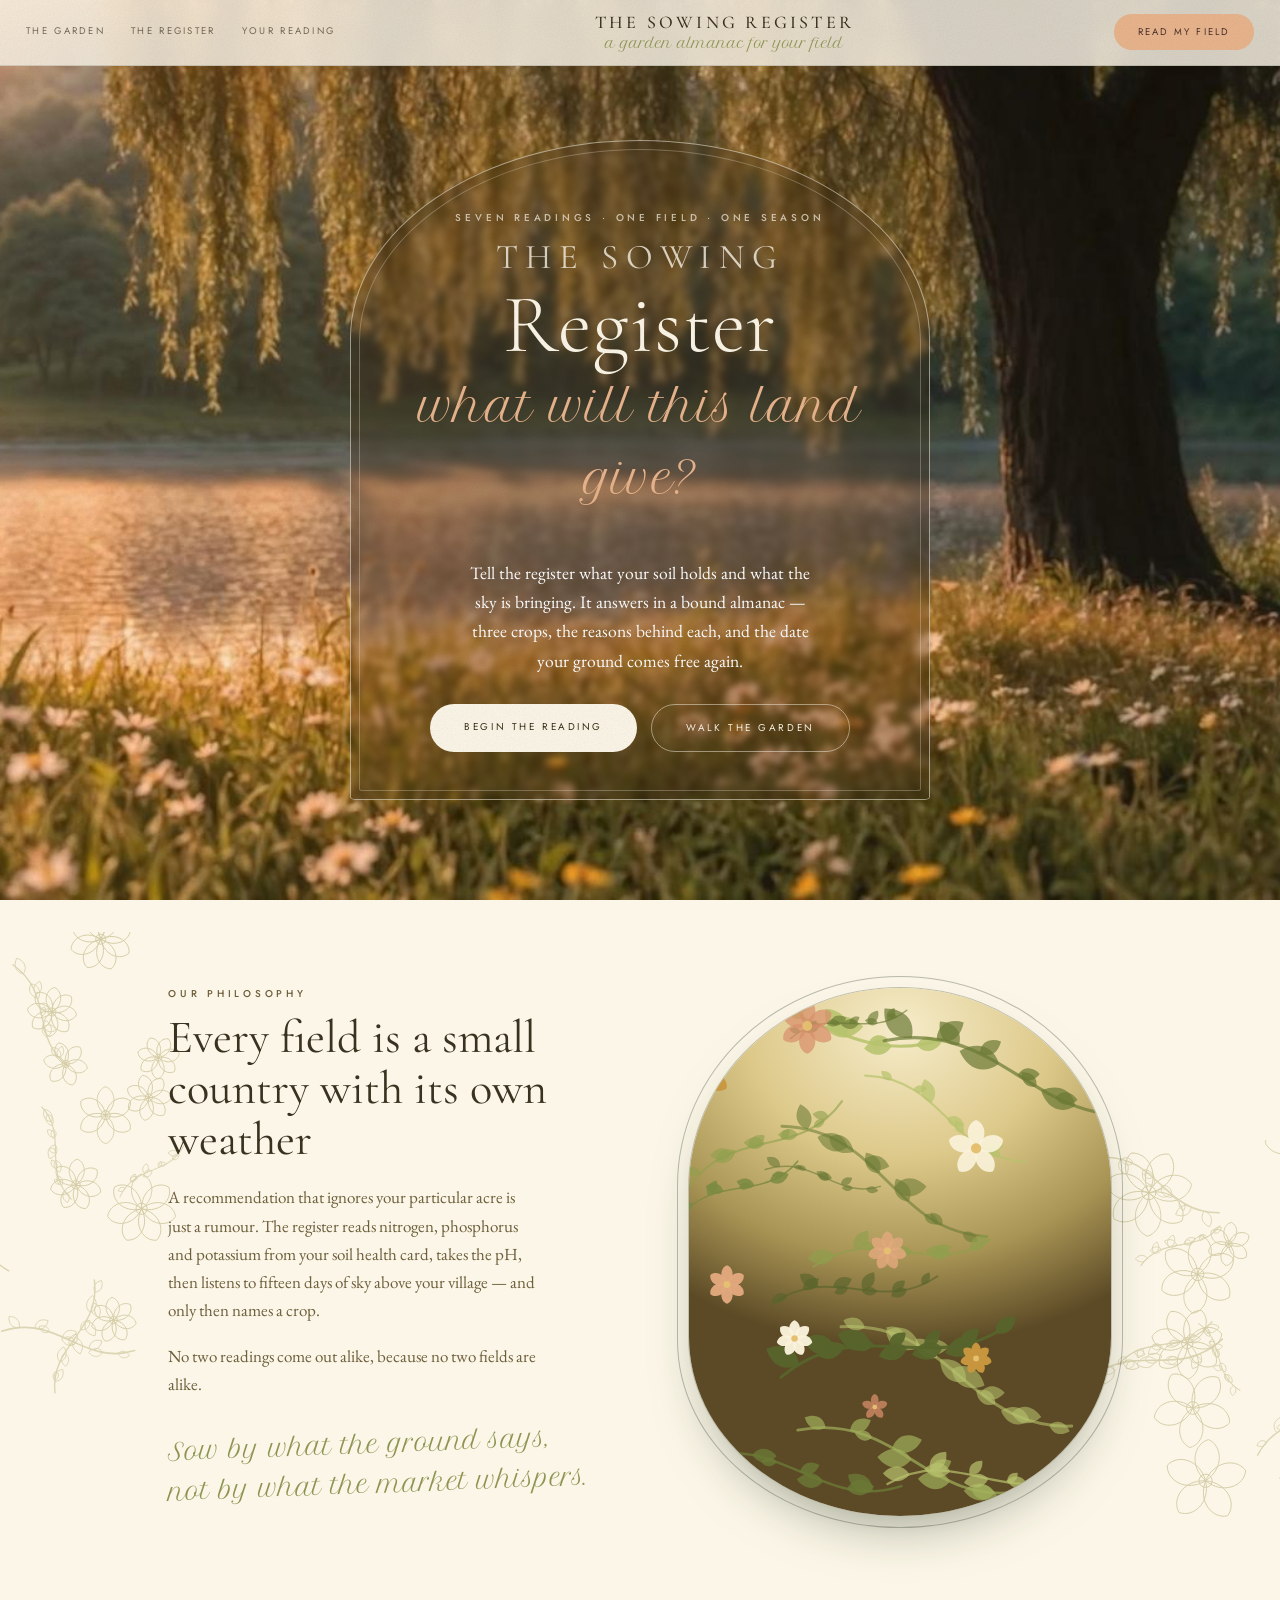
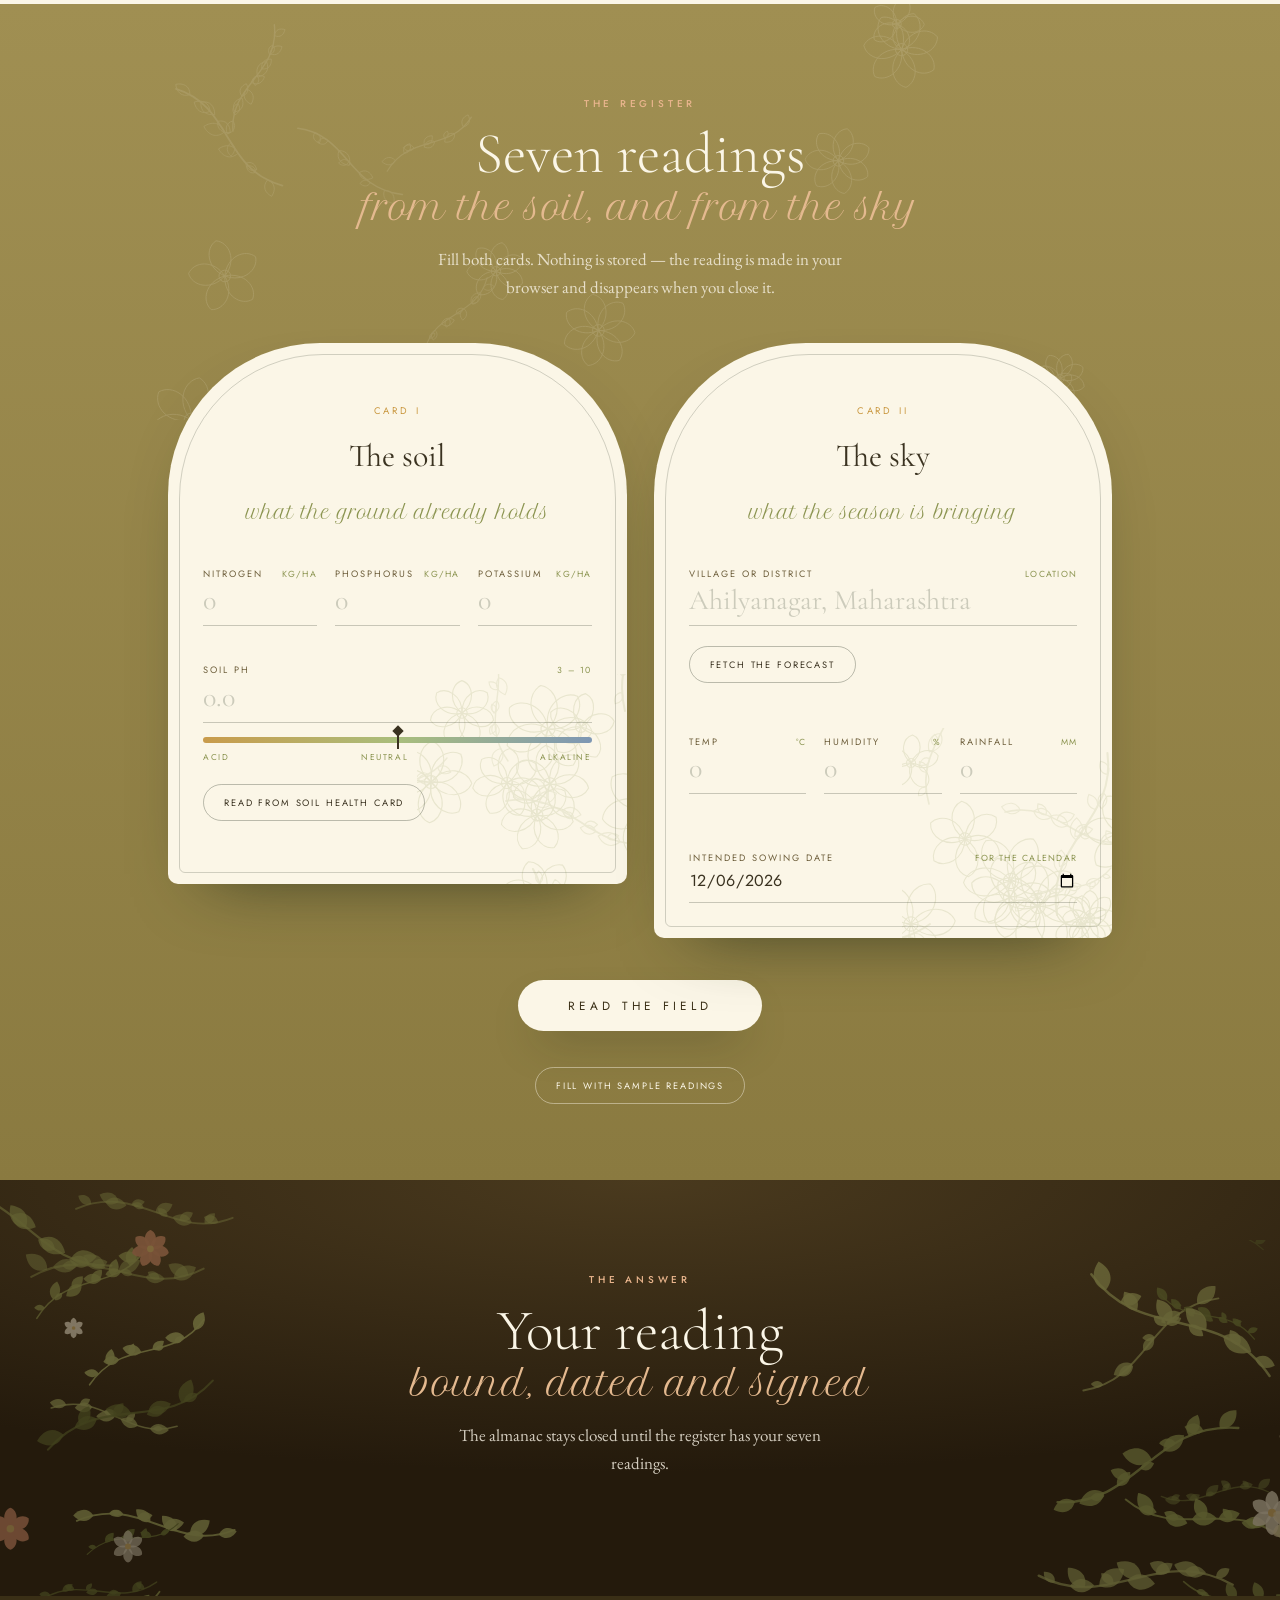
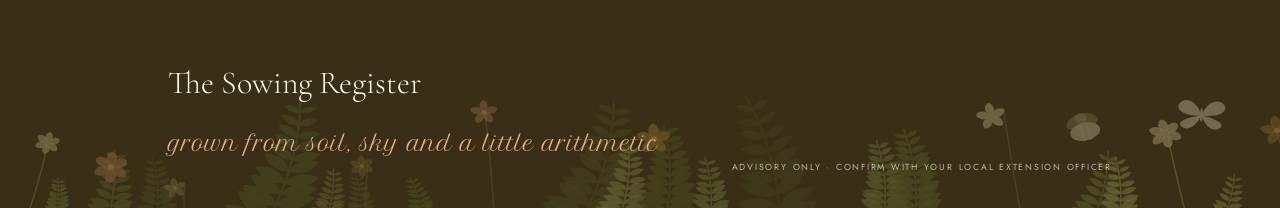
==== commit 2e687ac4: "fonts loaded from locally" ====
--- a/index.html
+++ b/index.html
@@ -5,12 +5,12 @@
     <meta name="viewport" content="width=device-width, initial-scale=1" />
     <title>The Sowing Register — a garden almanac for your field</title>
 
-    <link rel="preconnect" href="https://fonts.googleapis.com" />
-    <link rel="preconnect" href="https://fonts.gstatic.com" crossorigin />
-    <link
-      href="https://fonts.googleapis.com/css2?family=Cormorant+Garamond:ital,wght@0,300;0,400;0,500;0,600;1,300;1,400&family=EB+Garamond:ital,wght@0,400;0,500;1,400&family=Jost:wght@300;400;500&family=Petit+Formal+Script&family=Special+Elite&display=swap"
-      rel="stylesheet"
-    />
+    <!-- fonts are self-hosted (assets/fonts/) — preload the above-the-fold faces
+         so the hero renders in its real type on first paint -->
+    <link rel="preload" href="assets/fonts/cormorant-garamond.woff2" as="font" type="font/woff2" crossorigin />
+    <link rel="preload" href="assets/fonts/petit-formal-script.woff2" as="font" type="font/woff2" crossorigin />
+    <link rel="preload" href="assets/fonts/jost.woff2" as="font" type="font/woff2" crossorigin />
+    <link rel="preload" href="assets/fonts/eb-garamond.woff2" as="font" type="font/woff2" crossorigin />
 
     <link rel="stylesheet" href="styles.css" />
   </head>
--- a/styles.css
+++ b/styles.css
@@ -1,3 +1,62 @@
+/* ════════════════════════════════════════════════════════════
+   FONTS — self-hosted (latin subsets, variable where available)
+   ════════════════════════════════════════════════════════════ */
+@font-face {
+  font-family: "Cormorant Garamond";
+  font-style: normal;
+  font-weight: 300 500; /* variable */
+  font-display: swap;
+  src: url("assets/fonts/cormorant-garamond.woff2") format("woff2");
+  unicode-range:
+    U+0000-00FF, U+0131, U+0152-0153, U+02BB-02BC, U+02C6, U+02DA, U+02DC,
+    U+0304, U+0308, U+0329, U+2000-206F, U+20AC, U+2122, U+2191, U+2193, U+2212,
+    U+2215, U+FEFF, U+FFFD;
+}
+@font-face {
+  font-family: "EB Garamond";
+  font-style: normal;
+  font-weight: 400;
+  font-display: swap;
+  src: url("assets/fonts/eb-garamond.woff2") format("woff2");
+  unicode-range:
+    U+0000-00FF, U+0131, U+0152-0153, U+02BB-02BC, U+02C6, U+02DA, U+02DC,
+    U+0304, U+0308, U+0329, U+2000-206F, U+20AC, U+2122, U+2191, U+2193, U+2212,
+    U+2215, U+FEFF, U+FFFD;
+}
+@font-face {
+  font-family: "Jost";
+  font-style: normal;
+  font-weight: 400 500; /* variable */
+  font-display: swap;
+  src: url("assets/fonts/jost.woff2") format("woff2");
+  unicode-range:
+    U+0000-00FF, U+0131, U+0152-0153, U+02BB-02BC, U+02C6, U+02DA, U+02DC,
+    U+0304, U+0308, U+0329, U+2000-206F, U+20AC, U+2122, U+2191, U+2193, U+2212,
+    U+2215, U+FEFF, U+FFFD;
+}
+@font-face {
+  font-family: "Petit Formal Script";
+  font-style: normal;
+  font-weight: 400;
+  font-display: swap;
+  src: url("assets/fonts/petit-formal-script.woff2") format("woff2");
+  unicode-range:
+    U+0000-00FF, U+0131, U+0152-0153, U+02BB-02BC, U+02C6, U+02DA, U+02DC,
+    U+0304, U+0308, U+0329, U+2000-206F, U+20AC, U+2122, U+2191, U+2193, U+2212,
+    U+2215, U+FEFF, U+FFFD;
+}
+@font-face {
+  font-family: "Special Elite";
+  font-style: normal;
+  font-weight: 400;
+  font-display: swap;
+  src: url("assets/fonts/special-elite.woff2") format("woff2");
+  unicode-range:
+    U+0000-00FF, U+0131, U+0152-0153, U+02BB-02BC, U+02C6, U+02DA, U+02DC,
+    U+0304, U+0308, U+0329, U+2000-206F, U+20AC, U+2122, U+2191, U+2193, U+2212,
+    U+2215, U+FEFF, U+FFFD;
+}
+
 /* ════════════════════════════════════════════════════════════
    TOKENS
    ════════════════════════════════════════════════════════════ */
@@ -310,10 +369,10 @@
   color: rgba(248, 242, 228, 0.72);
 }
 .hero p.lede {
-  color: rgba(248, 242, 228, 0.9);
   max-width: 44ch;
   margin: min(20px, 2.2svh) auto 0;
-  font-size: 1.04rem;
+  font-size: 1.1rem;
+  color: white;
 }
 .hero-cta {
   margin-top: min(30px, 3.2svh);
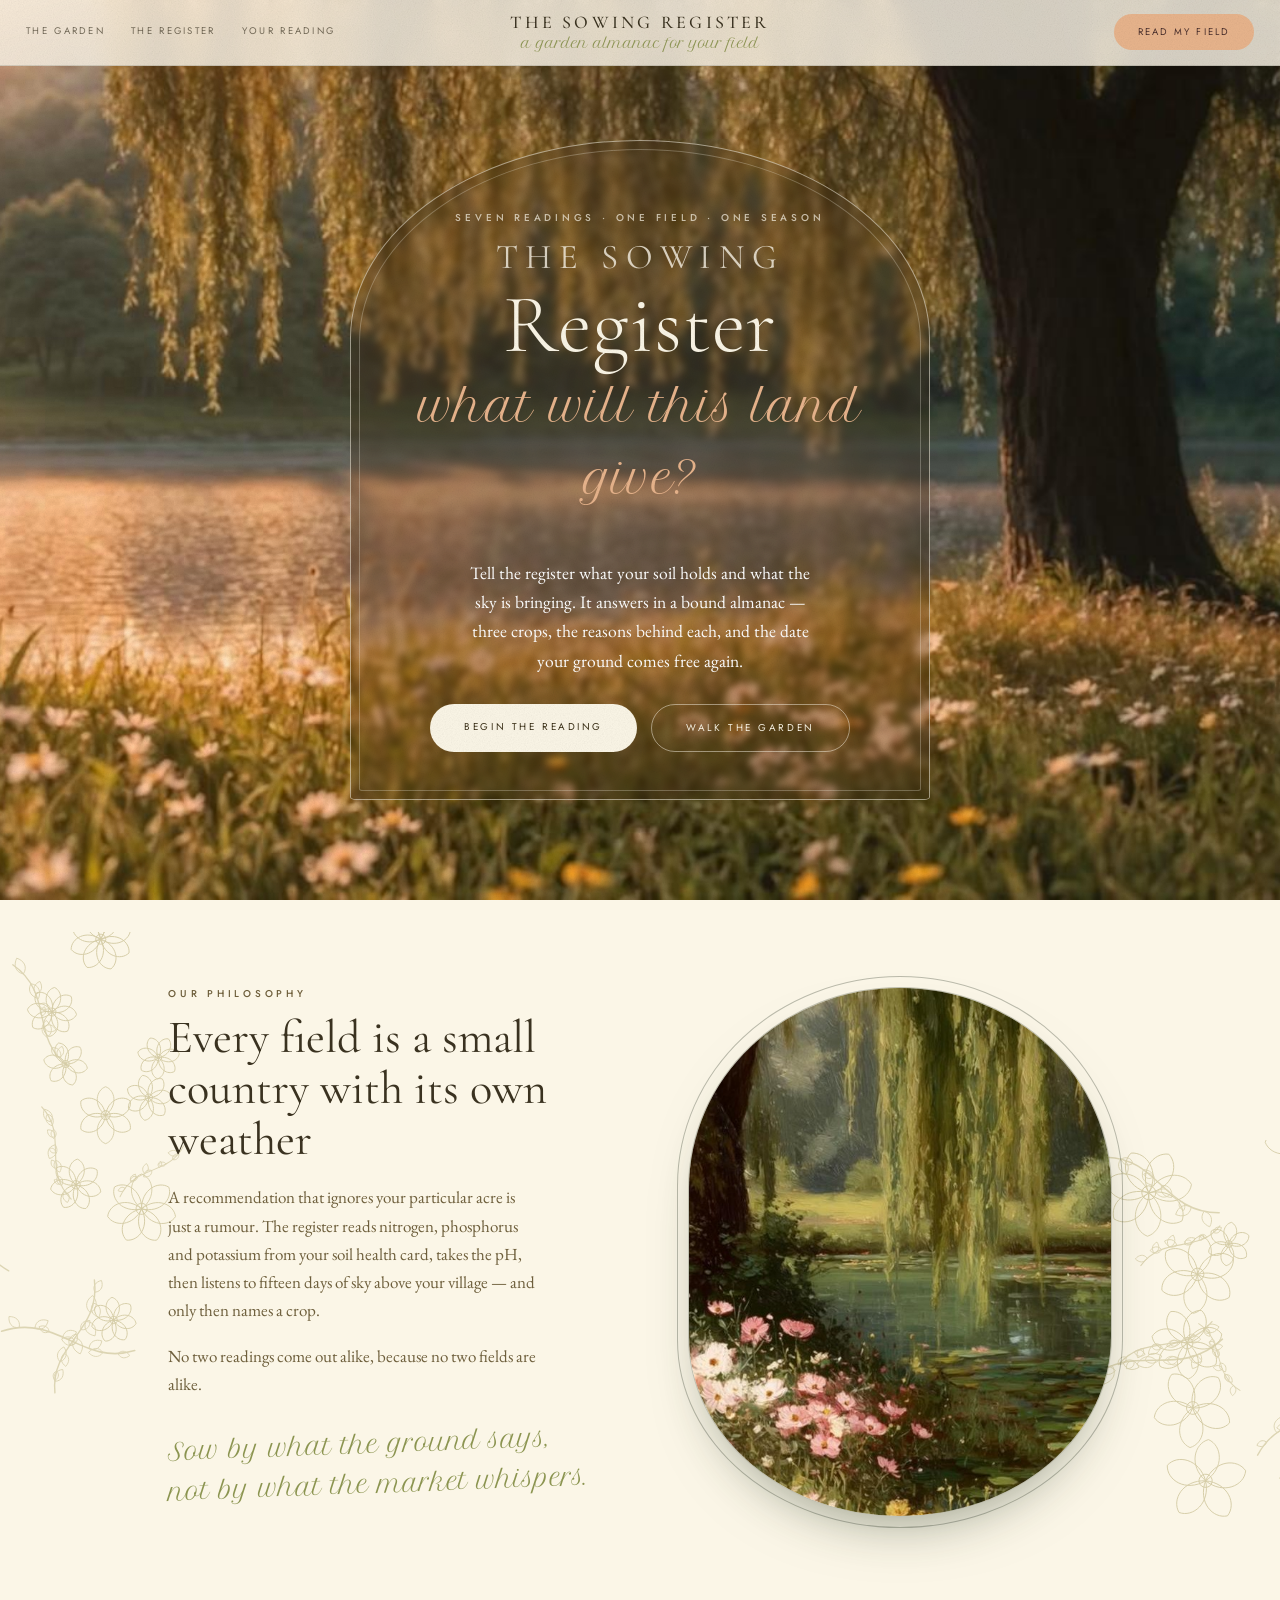
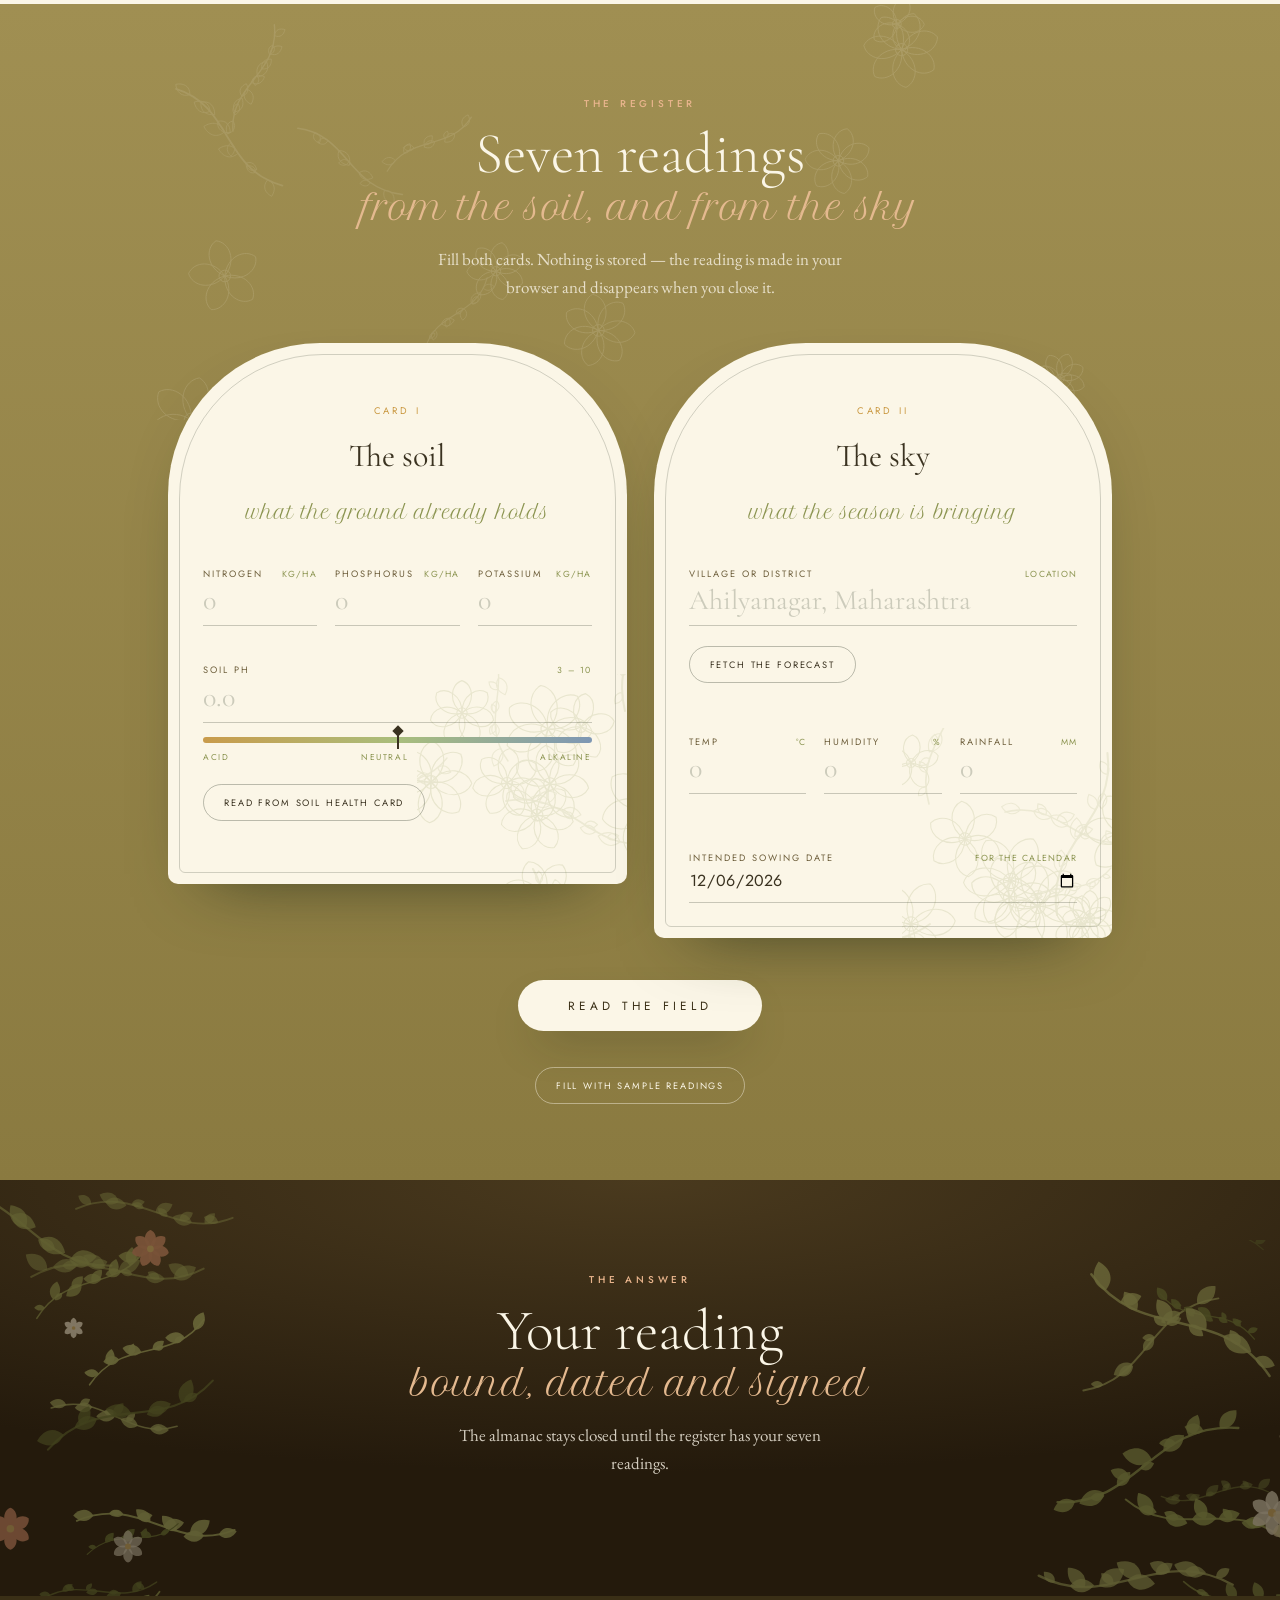
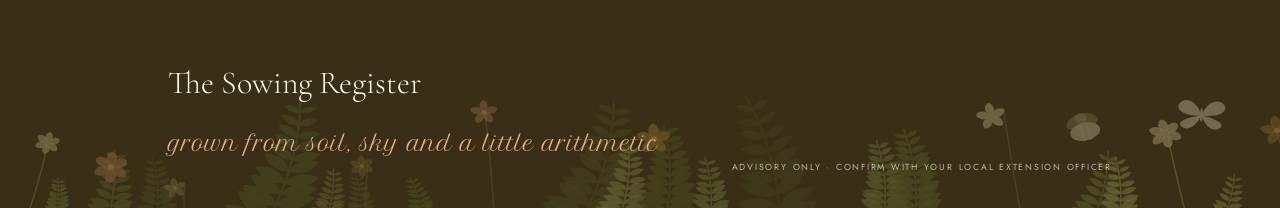
==== commit 3ddd67c2: "oval art done" ====
--- a/index.html
+++ b/index.html
@@ -200,7 +200,6 @@
           <div class="oval-wrap">
             <div class="oval">
               <div class="oval-art"></div>
-              <svg id="ovalArt" viewBox="0 0 400 500"></svg>
             </div>
             <div class="oval-frame"></div>
           </div>
@@ -1336,7 +1335,6 @@
         op: 0.8,
         wings: 2,
       });
-      growColumn($("#ovalArt"), 400, 500, 66);
 
       /* drifting petals */
       (function () {
--- a/styles.css
+++ b/styles.css
@@ -162,9 +162,9 @@
   left: 0;
   right: 0;
   z-index: 500;
-  display: flex;
+  display: grid;
+  grid-template-columns: 1fr auto 1fr;
   align-items: center;
-  justify-content: space-between;
   gap: 20px;
   padding: 13px 26px;
   background: rgba(248, 242, 228, 0.86);
@@ -181,6 +181,7 @@
 }
 .nav-links {
   display: flex;
+  justify-self: start;
   gap: 26px;
   font-family: var(--util);
   font-size: 0.6rem;
@@ -210,6 +211,9 @@
   font-family: var(--script);
   font-size: 0.9rem;
   color: var(--fern);
+}
+.nav .pill {
+  justify-self: end;
 }
 .pill {
   background: var(--blush);
@@ -603,10 +607,6 @@
 .oval-wrap {
   position: relative;
 }
-#ovalArt {
-  position: absolute;
-  inset: 0;
-}
 .oval {
   position: relative;
   aspect-ratio: 4/5;
@@ -618,13 +618,7 @@
 .oval-art {
   position: absolute;
   inset: 0;
-  background: radial-gradient(
-    90% 60% at 50% 8%,
-    #f6ecca,
-    #ddc98a 40%,
-    #a89454 72%,
-    #5c4a26 100%
-  );
+  background: url("assets/page2_willow_oval.jpeg") center / cover no-repeat;
 }
 .oval-frame {
   position: absolute;
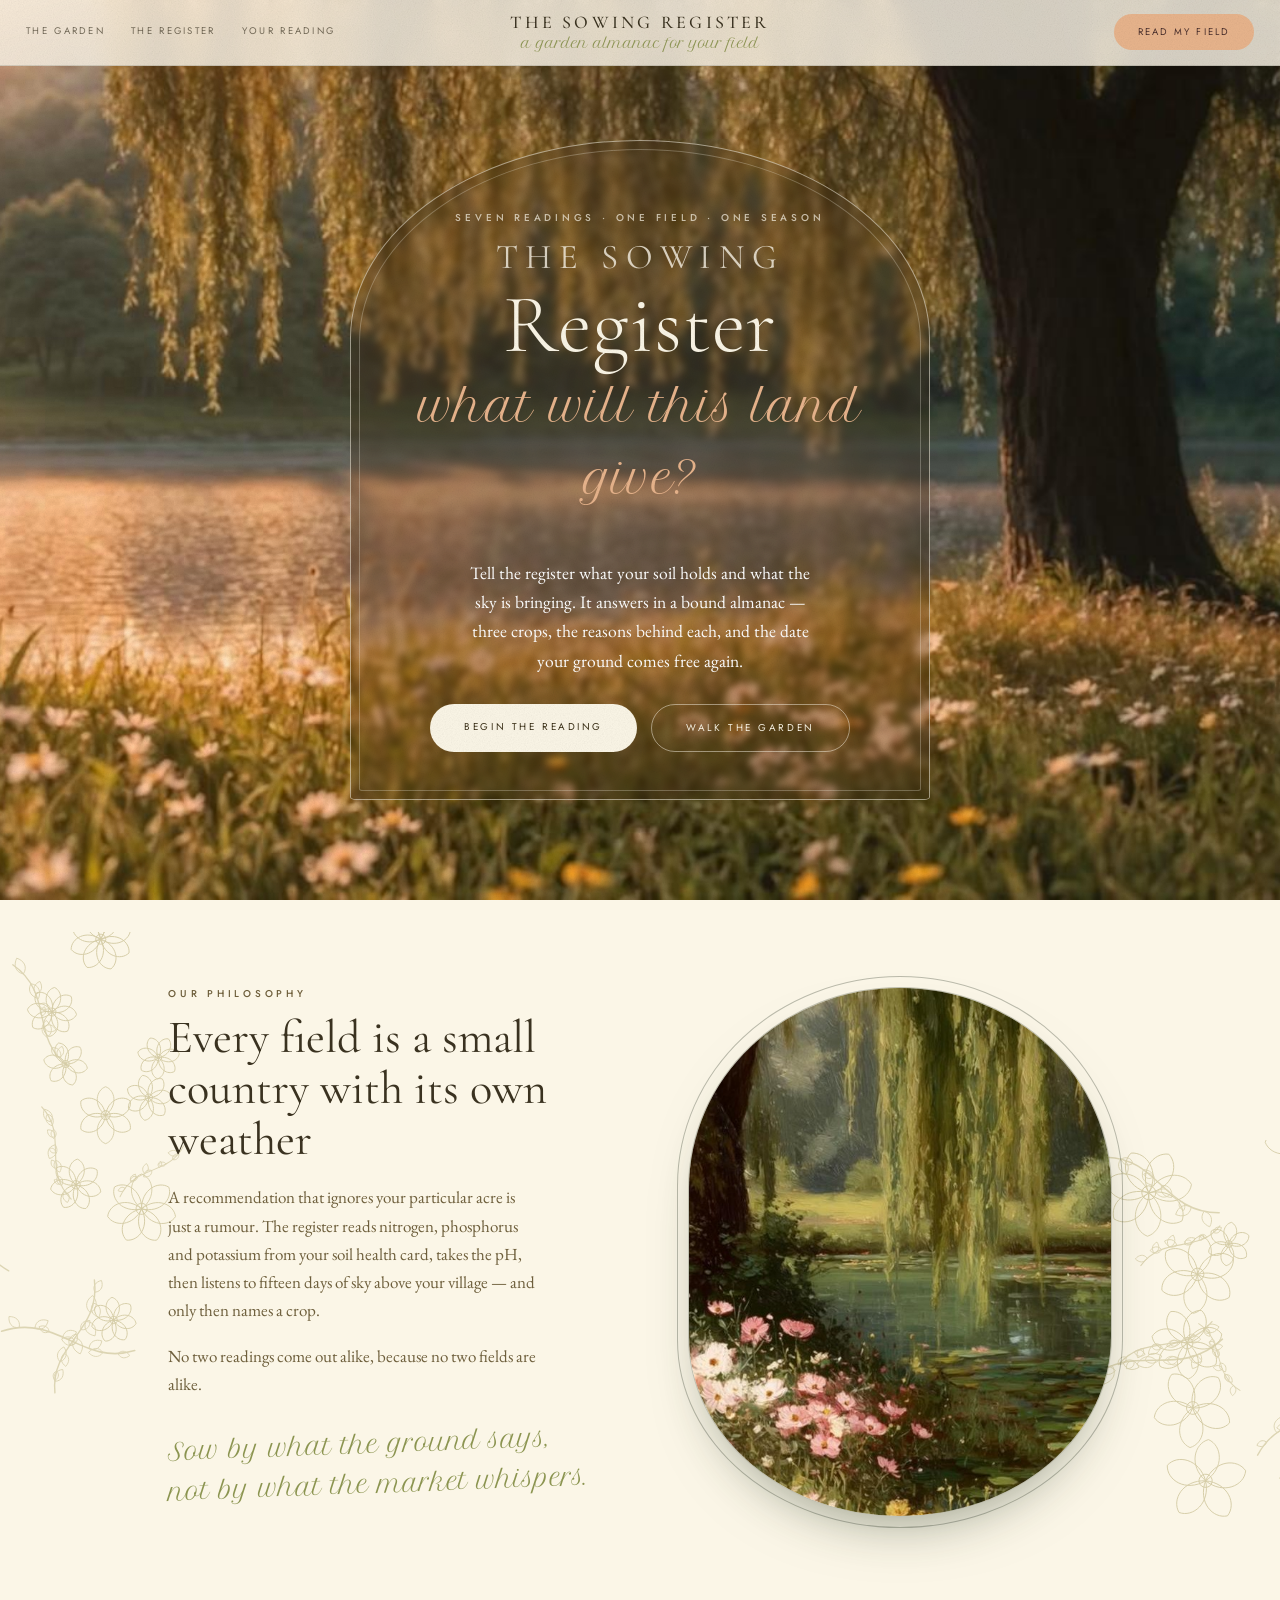
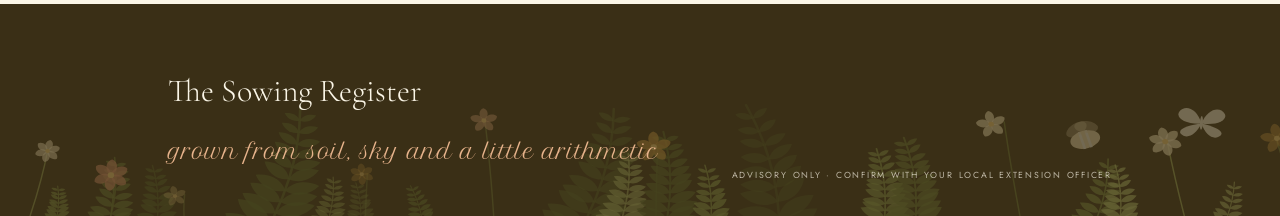
==== commit 2e28d936: "result modification" ====
--- a/index.html
+++ b/index.html
@@ -71,80 +71,20 @@
             transform="rotate(22 3 -8)"
           />
         </symbol>
-        <symbol id="s-grain" viewBox="0 0 60 84">
-          <g
-            fill="none"
-            stroke="currentColor"
-            stroke-width="1.6"
-            stroke-linecap="round"
-          >
-            <path d="M30 82V26" />
-            <path d="M30 34c0-9 5-16 14-18 1 10-5 17-14 18Z" />
-            <path d="M30 48c0-9-5-16-14-18-1 10 5 17 14 18Z" />
-            <path d="M30 20c0-9 5-16 14-18 1 10-5 17-14 18Z" />
-            <path d="M30 34c0-9-5-16-14-18-1 10 5 17 14 18Z" />
-          </g>
-        </symbol>
-        <symbol id="s-pod" viewBox="0 0 60 84">
-          <g
-            fill="none"
-            stroke="currentColor"
-            stroke-width="1.6"
-            stroke-linecap="round"
-          >
-            <path d="M12 56c0-20 12-36 34-40 4 21-11 39-34 40Z" />
-            <circle cx="24" cy="46" r="3" />
-            <circle cx="33" cy="35" r="3" />
-            <circle cx="19" cy="56" r="3" />
-            <path d="M30 82V62" />
-            <path d="M30 66c7-3 12-9 13-16" />
-          </g>
-        </symbol>
-        <symbol id="s-fruit" viewBox="0 0 60 84">
-          <g
-            fill="none"
-            stroke="currentColor"
-            stroke-width="1.6"
-            stroke-linecap="round"
-          >
-            <circle cx="30" cy="42" r="19" />
-            <path d="M30 23V8" />
-            <path d="M30 15c0-8 6-13 15-14 1 9-6 14-15 14Z" />
-            <path d="M30 82V61" />
-          </g>
-        </symbol>
-        <symbol id="s-fibre" viewBox="0 0 60 84">
-          <g
-            fill="none"
-            stroke="currentColor"
-            stroke-width="1.6"
-            stroke-linecap="round"
-          >
-            <circle cx="30" cy="38" r="16" />
-            <path
-              d="M30 22c-7 6-11 10-11 16M30 22c7 6 11 10 11 16M14 38c6 6 10 9 16 9M30 47c6 0 10-3 16-9"
-            />
-            <path d="M30 82V56" />
-            <path d="M22 68c-6-1-9-6-9-11M38 68c6-1 9-6 9-11" />
-          </g>
-        </symbol>
       </defs>
     </svg>
 
     <!-- ═══ NAV ═══ -->
     <nav class="nav" id="nav">
       <div class="nav-links">
-        <a href="#garden">the garden</a><a href="#register">the register</a
-        ><a href="#book">your reading</a>
+        <a href="#garden">the garden</a><a href="reading.html">the register</a
+        ><a href="reading.html#book">your reading</a>
       </div>
       <div class="nav-brand">
         <b>The Sowing Register</b
         ><span class="script">a garden almanac for your field</span>
       </div>
-      <button
-        class="pill"
-        onclick="document.getElementById('register').scrollIntoView()"
-      >
+      <button class="pill" onclick="location.href='reading.html'">
         Read my field
       </button>
     </nav>
@@ -152,11 +92,6 @@
     <!-- ═══ HERO ═══ -->
     <header class="hero">
       <div class="hero-sky"></div>
-      <!--   <svg class="hero-far"  id="gFar"  viewBox="0 0 1400 300" preserveAspectRatio="xMidYMin slice"></svg>
-  <svg class="hero-near" id="gNear" viewBox="0 0 1400 420" preserveAspectRatio="xMidYMax slice"></svg>
-  <svg class="hero-side l" id="gLeft"  viewBox="0 0 320 1000" preserveAspectRatio="xMinYMid slice"></svg>
-  <svg class="hero-side r" id="gRight" viewBox="0 0 320 1000" preserveAspectRatio="xMinYMid slice"></svg>
- -->
       <div class="petals" id="petals"></div>
 
       <div class="arch">
@@ -169,7 +104,7 @@
           and the date your ground comes free again.
         </p>
         <div class="hero-cta">
-          <a class="btn btn-solid" href="#register">Begin the reading</a>
+          <a class="btn btn-solid" href="reading.html">Begin the reading</a>
           <a class="btn btn-line" href="#garden">Walk the garden</a>
         </div>
       </div>
@@ -207,329 +142,6 @@
       </div>
     </section>
 
-    <!-- ═══ FORM ═══ -->
-    <section class="band band-olive" id="register">
-      <svg class="watermark" id="wmForm" viewBox="0 0 1300 520"></svg>
-      <div class="inner">
-        <div class="sec-head">
-          <p class="eyebrow">The register</p>
-          <h2>Seven readings</h2>
-          <p class="script">from the soil, and from the sky</p>
-          <p>
-            Fill both cards. Nothing is stored — the reading is made in your
-            browser and disappears when you close it.
-          </p>
-        </div>
-
-        <div class="alarm" id="alarm">
-          <span>✦</span><span id="alarmText"></span>
-        </div>
-
-        <form id="reg" novalidate>
-          <div class="cards">
-            <!-- SOIL -->
-            <div class="card">
-              <svg
-                class="card-wm"
-                id="wmSoil"
-                width="240"
-                height="240"
-                viewBox="0 0 240 240"
-              ></svg>
-              <div class="card-head">
-                <p class="rn">CARD I</p>
-                <h3>The soil</h3>
-                <p class="script">what the ground already holds</p>
-              </div>
-              <div class="card-body">
-                <div class="triple">
-                  <div class="field">
-                    <div class="field-top">
-                      <label for="n">Nitrogen</label
-                      ><span class="unit">kg/ha</span>
-                    </div>
-                    <input
-                      id="n"
-                      inputmode="decimal"
-                      placeholder="0"
-                      data-min="0"
-                      data-max="300"
-                      data-label="Nitrogen"
-                    />
-                    <div class="err">0–300</div>
-                  </div>
-                  <div class="field">
-                    <div class="field-top">
-                      <label for="p">Phosphorus</label
-                      ><span class="unit">kg/ha</span>
-                    </div>
-                    <input
-                      id="p"
-                      inputmode="decimal"
-                      placeholder="0"
-                      data-min="0"
-                      data-max="300"
-                      data-label="Phosphorus"
-                    />
-                    <div class="err">0–300</div>
-                  </div>
-                  <div class="field">
-                    <div class="field-top">
-                      <label for="k">Potassium</label
-                      ><span class="unit">kg/ha</span>
-                    </div>
-                    <input
-                      id="k"
-                      inputmode="decimal"
-                      placeholder="0"
-                      data-min="0"
-                      data-max="300"
-                      data-label="Potassium"
-                    />
-                    <div class="err">0–300</div>
-                  </div>
-                </div>
-
-                <div class="ph-group">
-                  <div class="field">
-                    <div class="field-top">
-                      <label for="ph">Soil pH</label
-                      ><span class="unit">3 – 10</span>
-                    </div>
-                    <input
-                      id="ph"
-                      inputmode="decimal"
-                      placeholder="0.0"
-                      data-min="3"
-                      data-max="10"
-                      data-label="Soil pH"
-                    />
-                    <div class="err">3.0–10.0</div>
-                  </div>
-                  <div class="ph-scale">
-                    <div class="ph-track">
-                      <div class="ph-mark" id="phMark"></div>
-                    </div>
-                    <div class="ph-legend">
-                      <span>Acid</span><span>Neutral</span><span>Alkaline</span>
-                    </div>
-                  </div>
-                </div>
-
-                <button type="button" class="ghost" id="scanBtn">
-                  Read from soil health card
-                </button>
-                <input
-                  type="file"
-                  id="scanFile"
-                  accept="image/*,application/pdf"
-                  hidden
-                />
-                <p class="note" id="scanNote"></p>
-              </div>
-            </div>
-
-            <!-- SKY -->
-            <div class="card">
-              <svg
-                class="card-wm"
-                id="wmSky"
-                width="240"
-                height="240"
-                viewBox="0 0 240 240"
-              ></svg>
-              <div class="card-head">
-                <p class="rn">CARD II</p>
-                <h3>The sky</h3>
-                <p class="script">what the season is bringing</p>
-              </div>
-              <div class="card-body">
-                <div class="field">
-                  <div class="field-top">
-                    <label for="loc">Village or district</label
-                    ><span class="unit">location</span>
-                  </div>
-                  <input id="loc" placeholder="Ahilyanagar, Maharashtra" />
-                </div>
-
-                <button type="button" class="ghost" id="fetchBtn">
-                  Fetch the forecast
-                </button>
-                <p class="note" id="fcNote"></p>
-
-                <div class="triple sky-vals">
-                  <div class="field">
-                    <div class="field-top">
-                      <label for="temp">Temp</label><span class="unit">°C</span>
-                    </div>
-                    <input
-                      id="temp"
-                      inputmode="decimal"
-                      placeholder="0"
-                      data-min="0"
-                      data-max="55"
-                      data-label="Temperature"
-                    />
-                    <div class="err">0–55</div>
-                  </div>
-                  <div class="field">
-                    <div class="field-top">
-                      <label for="hum">Humidity</label
-                      ><span class="unit">%</span>
-                    </div>
-                    <input
-                      id="hum"
-                      inputmode="decimal"
-                      placeholder="0"
-                      data-min="0"
-                      data-max="100"
-                      data-label="Humidity"
-                    />
-                    <div class="err">0–100</div>
-                  </div>
-                  <div class="field">
-                    <div class="field-top">
-                      <label for="rain">Rainfall</label
-                      ><span class="unit">mm</span>
-                    </div>
-                    <input
-                      id="rain"
-                      inputmode="decimal"
-                      placeholder="0"
-                      data-min="0"
-                      data-max="400"
-                      data-label="Rainfall"
-                    />
-                    <div class="err">0–400</div>
-                  </div>
-                </div>
-
-                <div class="forecast" id="forecast">
-                  <div class="forecast-cap">
-                    <span>Rain expected, next 15 days</span
-                    ><span id="fcTotal"></span>
-                  </div>
-                  <svg
-                    id="spark"
-                    viewBox="0 0 300 56"
-                    preserveAspectRatio="none"
-                  ></svg>
-                </div>
-
-                <div class="sow-group">
-                  <div class="field">
-                    <div class="field-top">
-                      <label for="sow">Intended sowing date</label
-                      ><span class="unit">for the calendar</span>
-                    </div>
-                    <input id="sow" type="date" />
-                  </div>
-                </div>
-              </div>
-            </div>
-          </div>
-
-          <div class="submit-row">
-            <button type="submit" class="big" id="submitBtn">
-              Read the field
-            </button>
-            <div class="sample-row">
-              <button type="button" class="ghost" id="sampleBtn">
-                Fill with sample readings
-              </button>
-            </div>
-          </div>
-        </form>
-      </div>
-    </section>
-
-    <!-- ═══ FLIPBOOK ═══ -->
-    <section class="band band-forest" id="book">
-      <svg class="watermark" id="wmBookL" viewBox="0 0 380 900"></svg>
-      <svg class="watermark" id="wmBookR" viewBox="0 0 380 900"></svg>
-      <div class="inner">
-        <div class="sec-head">
-          <p class="eyebrow">The answer</p>
-          <h2>Your reading</h2>
-          <p class="script">bound, dated and signed</p>
-          <p id="bookIntro">
-            The almanac stays closed until the register has your seven readings.
-          </p>
-        </div>
-
-        <div class="book-wrap" id="bookWrap">
-          <div class="stage">
-            <div class="board">
-              <div class="book" id="bookEl">
-                <div class="verso-base"></div>
-                <div class="stack"></div>
-              </div>
-            </div>
-          </div>
-          <div class="controls">
-            <button class="turn" id="prevBtn" aria-label="Previous page">
-              ‹
-            </button>
-            <span class="folio" id="folio">—</span>
-            <button class="turn" id="nextBtn" aria-label="Next page">›</button>
-          </div>
-
-          <!-- appendices: calendar & regeneration, as drop-down pages -->
-          <div class="annex">
-            <button
-              class="annex-btn"
-              id="nextSowBtn"
-              aria-expanded="false"
-              aria-controls="nextSowPanel"
-            >
-              <span>❧ &nbsp;When can this land sow again?</span
-              ><span class="chev">▾</span>
-            </button>
-            <div
-              class="annex-panel"
-              id="nextSowPanel"
-              role="region"
-              aria-label="When can this land sow again"
-            >
-              <div class="annex-page">
-                <div class="ah">
-                  <span>Appendix I</span><span>The next sowing</span>
-                </div>
-                <h4>When the ground comes free</h4>
-                <p class="atw" id="nextSowIntro"></p>
-                <ul class="annex-rows" id="nextSowRows"></ul>
-              </div>
-            </div>
-
-            <button
-              class="annex-btn"
-              id="careBtn"
-              aria-expanded="false"
-              aria-controls="carePanel"
-            >
-              <span>❧ &nbsp;Helping the land regenerate</span
-              ><span class="chev">▾</span>
-            </button>
-            <div
-              class="annex-panel"
-              id="carePanel"
-              role="region"
-              aria-label="Helping the land regenerate"
-            >
-              <div class="annex-page">
-                <div class="ah">
-                  <span>Appendix II</span><span>Care of the soil</span>
-                </div>
-                <h4>Measures for a quicker recovery</h4>
-                <p class="atw" id="careIntro"></p>
-                <ol class="measures" id="careList"></ol>
-              </div>
-            </div>
-          </div>
-        </div>
-      </div>
-    </section>
-
     <footer class="foot">
       <svg
         class="watermark"
@@ -546,787 +158,12 @@
       </div>
     </footer>
 
+    <script src="garden.js"></script>
     <script>
       "use strict";
-      /* ══════════════════════════════════════════════════════════════
-   BACKEND HOOKS — three functions to swap. Nothing else changes.
-     1  getRecommendation(inputs) → POST /api/recommend
-     2  fetchForecast(place)      → weather API
-     3  readSoilCard(file)        → OCR endpoint
-   ══════════════════════════════════════════════════════════════ */
-
-      /* ─── crop reference ─── */
-      const CROPS = [
-        {
-          name: "Rice",
-          glyph: "grain",
-          season: "Kharif",
-          dur: 120,
-          fallow: 21,
-          ideal: {
-            n: 80,
-            p: 47,
-            k: 40,
-            ph: 6.4,
-            temp: 23.7,
-            hum: 82,
-            rain: 236,
-          },
-          tol: { n: 26, p: 14, k: 12, ph: 0.7, temp: 3.4, hum: 9, rain: 70 },
-        },
-        {
-          name: "Maize",
-          glyph: "grain",
-          season: "Kharif / Rabi",
-          dur: 100,
-          fallow: 21,
-          ideal: {
-            n: 78,
-            p: 48,
-            k: 20,
-            ph: 6.2,
-            temp: 22.4,
-            hum: 65,
-            rain: 84,
-          },
-          tol: { n: 24, p: 14, k: 8, ph: 0.7, temp: 3.6, hum: 12, rain: 30 },
-        },
-        {
-          name: "Chickpea",
-          glyph: "pod",
-          season: "Rabi",
-          dur: 105,
-          fallow: 12,
-          ideal: {
-            n: 40,
-            p: 68,
-            k: 80,
-            ph: 7.3,
-            temp: 18.9,
-            hum: 17,
-            rain: 80,
-          },
-          tol: { n: 16, p: 16, k: 16, ph: 0.7, temp: 3.2, hum: 8, rain: 26 },
-        },
-        {
-          name: "Pigeon pea",
-          glyph: "pod",
-          season: "Kharif",
-          dur: 160,
-          fallow: 12,
-          ideal: {
-            n: 21,
-            p: 68,
-            k: 20,
-            ph: 5.8,
-            temp: 27.7,
-            hum: 48,
-            rain: 149,
-          },
-          tol: { n: 12, p: 16, k: 8, ph: 0.8, temp: 4.4, hum: 14, rain: 48 },
-        },
-        {
-          name: "Mung bean",
-          glyph: "pod",
-          season: "Kharif / Zaid",
-          dur: 65,
-          fallow: 10,
-          ideal: {
-            n: 21,
-            p: 47,
-            k: 20,
-            ph: 6.7,
-            temp: 28.5,
-            hum: 85,
-            rain: 48,
-          },
-          tol: { n: 12, p: 14, k: 8, ph: 0.7, temp: 3.4, hum: 9, rain: 20 },
-        },
-        {
-          name: "Black gram",
-          glyph: "pod",
-          season: "Kharif",
-          dur: 80,
-          fallow: 10,
-          ideal: {
-            n: 40,
-            p: 67,
-            k: 19,
-            ph: 7.1,
-            temp: 29.9,
-            hum: 65,
-            rain: 68,
-          },
-          tol: { n: 16, p: 15, k: 8, ph: 0.7, temp: 3.6, hum: 12, rain: 24 },
-        },
-        {
-          name: "Lentil",
-          glyph: "pod",
-          season: "Rabi",
-          dur: 110,
-          fallow: 12,
-          ideal: {
-            n: 19,
-            p: 68,
-            k: 19,
-            ph: 6.9,
-            temp: 24.5,
-            hum: 65,
-            rain: 46,
-          },
-          tol: { n: 12, p: 15, k: 8, ph: 0.7, temp: 3.6, hum: 12, rain: 20 },
-        },
-        {
-          name: "Cotton",
-          glyph: "fibre",
-          season: "Kharif",
-          dur: 170,
-          fallow: 28,
-          ideal: { n: 117, p: 46, k: 20, ph: 6.9, temp: 24, hum: 80, rain: 80 },
-          tol: { n: 28, p: 14, k: 8, ph: 0.8, temp: 3.4, hum: 9, rain: 28 },
-        },
-        {
-          name: "Jute",
-          glyph: "fibre",
-          season: "Kharif",
-          dur: 120,
-          fallow: 21,
-          ideal: { n: 78, p: 47, k: 40, ph: 6.7, temp: 25, hum: 80, rain: 175 },
-          tol: { n: 24, p: 14, k: 12, ph: 0.7, temp: 3.2, hum: 9, rain: 52 },
-        },
-        {
-          name: "Groundnut",
-          glyph: "pod",
-          season: "Kharif",
-          dur: 115,
-          fallow: 14,
-          ideal: { n: 32, p: 52, k: 38, ph: 6.5, temp: 27, hum: 60, rain: 110 },
-          tol: { n: 16, p: 15, k: 12, ph: 0.8, temp: 4, hum: 14, rain: 36 },
-        },
-        {
-          name: "Watermelon",
-          glyph: "fruit",
-          season: "Zaid",
-          dur: 85,
-          fallow: 14,
-          ideal: {
-            n: 99,
-            p: 17,
-            k: 50,
-            ph: 6.5,
-            temp: 25.6,
-            hum: 85,
-            rain: 50,
-          },
-          tol: { n: 22, p: 8, k: 12, ph: 0.7, temp: 3.2, hum: 9, rain: 20 },
-        },
-        {
-          name: "Muskmelon",
-          glyph: "fruit",
-          season: "Zaid",
-          dur: 90,
-          fallow: 14,
-          ideal: {
-            n: 100,
-            p: 18,
-            k: 50,
-            ph: 6.4,
-            temp: 28.8,
-            hum: 92,
-            rain: 24,
-          },
-          tol: { n: 22, p: 8, k: 12, ph: 0.7, temp: 3.2, hum: 7, rain: 14 },
-        },
-        {
-          name: "Grapes",
-          glyph: "fruit",
-          season: "Perennial",
-          dur: 150,
-          fallow: 0,
-          ideal: {
-            n: 23,
-            p: 132,
-            k: 200,
-            ph: 6,
-            temp: 23.8,
-            hum: 82,
-            rain: 69,
-          },
-          tol: { n: 14, p: 26, k: 36, ph: 0.8, temp: 4.2, hum: 10, rain: 26 },
-        },
-        {
-          name: "Pomegranate",
-          glyph: "fruit",
-          season: "Perennial",
-          dur: 180,
-          fallow: 0,
-          ideal: {
-            n: 19,
-            p: 18,
-            k: 40,
-            ph: 6.4,
-            temp: 21.8,
-            hum: 90,
-            rain: 107,
-          },
-          tol: { n: 12, p: 9, k: 12, ph: 0.8, temp: 4, hum: 8, rain: 34 },
-        },
-        {
-          name: "Banana",
-          glyph: "fruit",
-          season: "Perennial",
-          dur: 300,
-          fallow: 0,
-          ideal: { n: 100, p: 82, k: 50, ph: 6, temp: 27, hum: 80, rain: 105 },
-          tol: { n: 24, p: 18, k: 14, ph: 0.8, temp: 3.6, hum: 9, rain: 34 },
-        },
-        {
-          name: "Papaya",
-          glyph: "fruit",
-          season: "Perennial",
-          dur: 270,
-          fallow: 0,
-          ideal: {
-            n: 49,
-            p: 59,
-            k: 50,
-            ph: 6.7,
-            temp: 33.7,
-            hum: 92,
-            rain: 143,
-          },
-          tol: { n: 18, p: 16, k: 14, ph: 0.8, temp: 4.4, hum: 7, rain: 44 },
-        },
-        {
-          name: "Mango",
-          glyph: "fruit",
-          season: "Perennial",
-          dur: 365,
-          fallow: 0,
-          ideal: {
-            n: 20,
-            p: 27,
-            k: 30,
-            ph: 5.7,
-            temp: 31.2,
-            hum: 50,
-            rain: 95,
-          },
-          tol: { n: 12, p: 12, k: 10, ph: 0.9, temp: 4.6, hum: 15, rain: 32 },
-        },
-        {
-          name: "Coffee",
-          glyph: "fruit",
-          season: "Perennial",
-          dur: 300,
-          fallow: 0,
-          ideal: {
-            n: 101,
-            p: 28,
-            k: 30,
-            ph: 6.8,
-            temp: 25.5,
-            hum: 59,
-            rain: 158,
-          },
-          tol: { n: 24, p: 11, k: 10, ph: 0.8, temp: 3.6, hum: 13, rain: 48 },
-        },
-      ];
-      const FEATURES = [
-        { key: "n", label: "Nitrogen", unit: " kg/ha", w: 1.1 },
-        { key: "p", label: "Phosphorus", unit: " kg/ha", w: 1.1 },
-        { key: "k", label: "Potassium", unit: " kg/ha", w: 1.1 },
-        { key: "ph", label: "Soil pH", unit: "", w: 1 },
-        { key: "temp", label: "Temperature", unit: "°C", w: 1.2 },
-        { key: "hum", label: "Humidity", unit: "%", w: 1 },
-        { key: "rain", label: "Rainfall", unit: " mm", w: 1.3 },
-      ];
-
-      /* ─── HOOK 1 ─── */
-      function getRecommendation(inp) {
-        return CROPS.map(function (c) {
-          var num = 0,
-            den = 0;
-          var factors = FEATURES.map(function (f) {
-            var z = Math.abs(inp[f.key] - c.ideal[f.key]) / c.tol[f.key];
-            var fit = Math.exp(-0.5 * z * z);
-            num += fit * f.w;
-            den += f.w;
-            return {
-              key: f.key,
-              label: f.label,
-              unit: f.unit,
-              z: z,
-              you: inp[f.key],
-              ideal: c.ideal[f.key],
-              tol: c.tol[f.key],
-              verdict:
-                z < 0.75 ? "well matched" : z < 1.6 ? "acceptable" : "limiting",
-            };
-          });
-          return { crop: c, score: num / den, factors: factors };
-        })
-          .sort(function (a, b) {
-            return b.score - a.score;
-          })
-          .slice(0, 3);
-      }
-      /* ─── HOOK 2 ─── */
-      function fetchForecast(place) {
-        return new Promise(function (res) {
-          var seed = 0,
-            i;
-          for (i = 0; i < (place || "field").length; i++)
-            seed = (seed * 31 + place.charCodeAt(i)) % 9973;
-          function rnd() {
-            seed = (seed * 1103515245 + 12345) % 2147483648;
-            return seed / 2147483648;
-          }
-          var days = [];
-          for (i = 0; i < 15; i++) days.push(+(rnd() * rnd() * 34).toFixed(1));
-          var total = days.reduce(function (a, b) {
-            return a + b;
-          }, 0);
-          setTimeout(function () {
-            res({
-              temp: +(21 + rnd() * 11).toFixed(1),
-              hum: Math.round(46 + rnd() * 46),
-              rain: Math.round(total * (1.6 + rnd())),
-              days: days,
-            });
-          }, 900);
-        });
-      }
-      /* ─── HOOK 3 ─── */
-      function readSoilCard(file) {
-        return new Promise(function (res) {
-          setTimeout(function () {
-            res({ n: 84, p: 44, k: 38, ph: 6.6 });
-          }, 1400);
-        });
-      }
-
-      /* ══════════════ procedural botanicals ══════════════ */
-      var NS = "http://www.w3.org/2000/svg";
-      function E(n, a) {
-        var e = document.createElementNS(NS, n);
-        for (var k in a) e.setAttribute(k, a[k]);
-        return e;
-      }
-      var GREENS = [
-        "#6B7A35",
-        "#7C8B41",
-        "#8FA04E",
-        "#A3B25C",
-        "#B8C36E",
-        "#57652B",
-      ];
-      var BLOOMS = [
-        "#FBF3DC",
-        "#F3E3B8",
-        "#E8C97E",
-        "#E2A87E",
-        "#D98E6B",
-        "#C9973F",
-      ];
-      function pick(a, r) {
-        return a[Math.floor(r() * a.length)];
-      }
-      function rng(seed) {
-        return function () {
-          seed = (seed * 1103515245 + 12345) % 2147483648;
-          return seed / 2147483648;
-        };
-      }
-
-      function leafD(len, wid) {
-        return (
-          "M0 0C" +
-          wid +
-          " " +
-          -len * 0.3 +
-          "," +
-          wid * 0.75 +
-          " " +
-          -len * 0.72 +
-          ",0 " +
-          -len +
-          "C" +
-          -wid * 0.75 +
-          " " +
-          -len * 0.72 +
-          "," +
-          -wid +
-          " " +
-          -len * 0.3 +
-          ",0 0Z"
-        );
-      }
-
-      function fern(g, L, color, op, r) {
-        var c1x = L * 0.16,
-          c1y = -L * 0.5,
-          ex = L * 0.06,
-          ey = -L;
-        g.appendChild(
-          E("path", {
-            d: "M0 0Q" + c1x + " " + c1y + " " + ex + " " + ey,
-            stroke: color,
-            fill: "none",
-            "stroke-width": Math.max(1, L * 0.016),
-            "stroke-linecap": "round",
-            opacity: op,
-          }),
-        );
-        var n = Math.round(9 + r() * 4),
-          i;
-        for (i = 1; i <= n; i++) {
-          var t = i / (n + 1),
-            mt = 1 - t;
-          var x = 2 * mt * t * c1x + t * t * ex,
-            y = 2 * mt * t * c1y + t * t * ey;
-          var s = L * 0.3 * (1 - t * 0.7);
-          [-1, 1].forEach(function (d) {
-            g.appendChild(
-              E("path", {
-                d: leafD(s, s * 0.3),
-                fill: color,
-                opacity: op,
-                transform:
-                  "translate(" +
-                  x.toFixed(1) +
-                  " " +
-                  y.toFixed(1) +
-                  ") rotate(" +
-                  (d * (58 + r() * 16)).toFixed(0) +
-                  ")",
-              }),
-            );
-          });
-        }
-      }
-      function vine(g, L, color, op, r) {
-        var d =
-          "M0 0C" +
-          L * 0.4 +
-          " " +
-          -L * 0.18 +
-          "," +
-          L * 0.62 +
-          " " +
-          L * 0.2 +
-          "," +
-          L +
-          " " +
-          L * 0.04;
-        g.appendChild(
-          E("path", {
-            d: d,
-            stroke: color,
-            fill: "none",
-            "stroke-width": Math.max(1, L * 0.012),
-            "stroke-linecap": "round",
-            opacity: op,
-          }),
-        );
-        var n = Math.round(7 + r() * 5),
-          i;
-        for (i = 1; i <= n; i++) {
-          var t = i / (n + 1),
-            mt = 1 - t;
-          var x =
-            3 * mt * mt * t * (L * 0.4) +
-            3 * mt * t * t * (L * 0.62) +
-            t * t * t * L;
-          var y =
-            3 * mt * mt * t * (-L * 0.18) +
-            3 * mt * t * t * (L * 0.2) +
-            t * t * t * (L * 0.04);
-          var s = L * 0.12 * (0.6 + r() * 0.7);
-          g.appendChild(
-            E("path", {
-              d: leafD(s, s * 0.42),
-              fill: color,
-              opacity: op,
-              transform:
-                "translate(" +
-                x.toFixed(1) +
-                " " +
-                y.toFixed(1) +
-                ") rotate(" +
-                ((i % 2 ? -1 : 1) * (40 + r() * 60)).toFixed(0) +
-                ")",
-            }),
-          );
-        }
-      }
-      function bloom(g, R, petals, fill, heart, op) {
-        var i;
-        for (i = 0; i < petals; i++)
-          g.appendChild(
-            E("path", {
-              d:
-                "M0 0C" +
-                -R * 0.44 +
-                " " +
-                -R * 0.34 +
-                "," +
-                -R * 0.34 +
-                " " +
-                -R * 0.88 +
-                ",0 " +
-                -R +
-                "C" +
-                R * 0.34 +
-                " " +
-                -R * 0.88 +
-                "," +
-                R * 0.44 +
-                " " +
-                -R * 0.34 +
-                ",0 0Z",
-              fill: fill,
-              opacity: op,
-              transform: "rotate(" + (i * 360) / petals + ")",
-            }),
-          );
-        g.appendChild(
-          E("circle", {
-            r: R * 0.18,
-            fill: heart,
-            opacity: Math.min(1, op + 0.25),
-          }),
-        );
-      }
-      function stalk(g, x, y, h, color, op, r, withBloom) {
-        var wrap = E("g", { transform: "translate(" + x + " " + y + ")" });
-        g.appendChild(wrap);
-        wrap.appendChild(
-          E("path", {
-            d:
-              "M0 0Q" +
-              (r() * 16 - 8) +
-              " " +
-              -h * 0.55 +
-              " " +
-              (r() * 20 - 10) +
-              " " +
-              -h,
-            stroke: color,
-            fill: "none",
-            "stroke-width": 1.6,
-            "stroke-linecap": "round",
-            opacity: op,
-          }),
-        );
-        if (withBloom) {
-          var bg = E("g", {
-            transform: "translate(" + (r() * 20 - 10) + " " + -h + ")",
-          });
-          bloom(
-            bg,
-            10 + r() * 10,
-            5 + Math.round(r() * 2),
-            pick(BLOOMS, r),
-            "#E4C070",
-            op,
-          );
-          wrap.appendChild(bg);
-        }
-      }
-
-      /* garden compositions */
-      function growBorder(svg, W, H, seed, opts) {
-        opts = opts || {};
-        var r = rng(seed);
-        svg.innerHTML = "";
-        var base = opts.baseline === undefined ? H : opts.baseline;
-        var dir = opts.up === false ? -1 : 1;
-        var i,
-          n = opts.count || 26;
-        for (i = 0; i < n; i++) {
-          var x = (i / (n - 1)) * W + (r() * 40 - 20);
-          var L =
-            (opts.min || 90) + r() * ((opts.max || 220) - (opts.min || 90));
-          var g = E("g", {
-            transform:
-              "translate(" +
-              x.toFixed(0) +
-              " " +
-              base +
-              ") rotate(" +
-              (r() * 30 - 15).toFixed(0) +
-              ")" +
-              (dir < 0 ? " scale(1,-1)" : ""),
-          });
-          svg.appendChild(g);
-          var col = pick(GREENS, r),
-            op = (opts.op || 0.9) * (0.55 + r() * 0.45);
-          if (r() < 0.62) fern(g, L, col, op, r);
-          else vine(g, L * 0.9, col, op, r);
-          if (r() < 0.4)
-            stalk(g, r() * 30 - 15, 0, L * (0.7 + r() * 0.5), col, op, r, true);
-        }
-        if (opts.wings !== false) {
-          for (i = 0; i < (opts.wings || 3); i++) {
-            var wx = r() * W,
-              wy = base - (60 + r() * (H * 0.5));
-            var u = E("use", {
-              href: "#s-" + (r() < 0.6 ? "butterfly" : "bee"),
-              x: -30,
-              y: -24,
-              width: 60,
-              height: 48,
-              fill: pick(BLOOMS, r),
-              opacity: 0.85,
-              transform:
-                "translate(" +
-                wx.toFixed(0) +
-                " " +
-                wy.toFixed(0) +
-                ") scale(" +
-                (0.7 + r() * 0.8).toFixed(2) +
-                ") rotate(" +
-                (r() * 50 - 25).toFixed(0) +
-                ")",
-            });
-            svg.appendChild(u);
-          }
-        }
-      }
-      function growColumn(svg, W, H, seed) {
-        var r = rng(seed);
-        svg.innerHTML = "";
-        var i;
-        for (i = 0; i < 16; i++) {
-          var y = (i / 15) * H + (r() * 50 - 25),
-            x = -10 + r() * W * 0.55;
-          var g = E("g", {
-            transform:
-              "translate(" +
-              x.toFixed(0) +
-              " " +
-              y.toFixed(0) +
-              ") rotate(" +
-              (r() * 70 - 35).toFixed(0) +
-              ")",
-          });
-          svg.appendChild(g);
-          vine(g, 110 + r() * 150, pick(GREENS, r), 0.55 + r() * 0.4, r);
-        }
-        for (i = 0; i < 9; i++) {
-          var bx = r() * W * 0.7,
-            by = r() * H,
-            bg = E("g", {
-              transform:
-                "translate(" + bx.toFixed(0) + " " + by.toFixed(0) + ")",
-            });
-          bloom(
-            bg,
-            12 + r() * 16,
-            5 + Math.round(r() * 2),
-            pick(BLOOMS, r),
-            "#E4C070",
-            0.7 + r() * 0.3,
-          );
-          svg.appendChild(bg);
-        }
-      }
-      function growLineArt(svg, W, H, seed, stroke) {
-        var r = rng(seed);
-        svg.innerHTML = "";
-        var i;
-        for (i = 0; i < 9; i++) {
-          var g = E("g", {
-            transform:
-              "translate(" +
-              (r() * W).toFixed(0) +
-              " " +
-              (r() * H).toFixed(0) +
-              ") rotate(" +
-              (r() * 360).toFixed(0) +
-              ")",
-            fill: "none",
-            stroke: stroke || "#8B9450",
-            "stroke-width": 1.1,
-          });
-          var R = 26 + r() * 30,
-            k,
-            pt = 5 + Math.round(r() * 3);
-          for (k = 0; k < pt; k++)
-            g.appendChild(
-              E("path", {
-                d:
-                  "M0 0C" +
-                  -R * 0.44 +
-                  " " +
-                  -R * 0.34 +
-                  "," +
-                  -R * 0.34 +
-                  " " +
-                  -R * 0.88 +
-                  ",0 " +
-                  -R +
-                  "C" +
-                  R * 0.34 +
-                  " " +
-                  -R * 0.88 +
-                  "," +
-                  R * 0.44 +
-                  " " +
-                  -R * 0.34 +
-                  ",0 0Z",
-                transform: "rotate(" + (k * 360) / pt + ")",
-              }),
-            );
-          g.appendChild(E("circle", { r: R * 0.16 }));
-          svg.appendChild(g);
-        }
-        for (i = 0; i < 6; i++) {
-          var vg = E("g", {
-            transform:
-              "translate(" +
-              (r() * W).toFixed(0) +
-              " " +
-              (r() * H).toFixed(0) +
-              ") rotate(" +
-              (r() * 360).toFixed(0) +
-              ")",
-            fill: "none",
-            stroke: stroke || "#8B9450",
-            "stroke-width": 1.1,
-            opacity: 0.8,
-          });
-          vine(vg, 90 + r() * 90, "none", 1, r);
-          vg.querySelectorAll("path").forEach(function (p) {
-            p.setAttribute("fill", "none");
-            p.setAttribute("stroke", stroke || "#8B9450");
-          });
-          svg.appendChild(vg);
-        }
-      }
-
-      /* ══════════════ page dressing ══════════════ */
-      function $(s) {
-        return document.querySelector(s);
-      }
-      function $$(s) {
-        return Array.prototype.slice.call(document.querySelectorAll(s));
-      }
-
-      /* hero garden layers retired in favour of the photograph — uncomment to bring them back
-growBorder($("#gFar"),1400,300,7,{baseline:300,count:20,min:120,max:280,op:.75,wings:0});
-growBorder($("#gNear"),1400,420,21,{baseline:420,count:32,min:150,max:400,op:1,wings:4});
-growColumn($("#gLeft"),320,1000,53);
-growColumn($("#gRight"),320,1000,88);
-*/
+      /* page dressing */
       growLineArt($("#wmL"), 340, 600, 11, "#B0A468");
       growLineArt($("#wmR"), 320, 560, 29, "#B0A468");
-      growLineArt($("#wmForm"), 1300, 520, 41, "#F8F2E4");
-      growLineArt($("#wmSoil"), 240, 240, 63, "#8B9450");
-      growLineArt($("#wmSky"), 240, 240, 77, "#8B9450");
-      growColumn($("#wmBookL"), 380, 900, 91);
-      growColumn($("#wmBookR"), 380, 900, 17);
       growBorder($("#wmFoot"), 1400, 220, 35, {
         baseline: 220,
         count: 26,
@@ -1335,605 +172,6 @@
         op: 0.8,
         wings: 2,
       });
-
-      /* drifting petals */
-      (function () {
-        var box = $("#petals"),
-          r = rng(303),
-          i;
-        for (i = 0; i < 16; i++) {
-          var s = document.createElement("span");
-          s.className = "petal";
-          var size = 10 + r() * 16;
-          s.style.left = r() * 100 + "%";
-          s.style.width = size + "px";
-          s.style.height = size + "px";
-          s.style.animationDuration = 13 + r() * 16 + "s";
-          s.style.animationDelay = -r() * 26 + "s";
-          s.innerHTML =
-            '<svg viewBox="-50 -50 100 100" width="' +
-            size +
-            '" height="' +
-            size +
-            '"><use href="#s-orchid" fill="' +
-            BLOOMS[Math.floor(r() * BLOOMS.length)] +
-            '" opacity=".85"/></svg>';
-          box.appendChild(s);
-        }
-      })();
-
-      /* nav hide on scroll down */
-      (function () {
-        var last = 0,
-          nav = $("#nav");
-        addEventListener(
-          "scroll",
-          function () {
-            var y = scrollY;
-            nav.classList.toggle("up", y > last && y > 260);
-            last = y;
-          },
-          { passive: true },
-        );
-      })();
-
-      /* ══════════════ form ══════════════ */
-      var REQ = ["n", "p", "k", "ph", "temp", "hum", "rain"];
-      function fieldOf(id) {
-        return document.getElementById(id).closest(".field");
-      }
-      function numOf(id) {
-        return parseFloat(document.getElementById(id).value);
-      }
-      function okOne(id) {
-        var el = document.getElementById(id),
-          v = parseFloat(el.value);
-        return (
-          !isNaN(v) &&
-          v >= parseFloat(el.dataset.min) &&
-          v <= parseFloat(el.dataset.max)
-        );
-      }
-      REQ.forEach(function (id) {
-        document.getElementById(id).addEventListener("input", function () {
-          fieldOf(id).classList.remove("bad");
-          $("#alarm").classList.remove("on");
-        });
-      });
-
-      $("#sow").value = new Date().toISOString().slice(0, 10);
-      $("#ph").addEventListener("input", function (e) {
-        var v = parseFloat(e.target.value);
-        if (!isNaN(v))
-          $("#phMark").style.left =
-            Math.max(0, Math.min(100, ((v - 3) / 7) * 100)) + "%";
-      });
-
-      $("#sampleBtn").addEventListener("click", function () {
-        var s = {
-          n: 90,
-          p: 42,
-          k: 43,
-          ph: 6.5,
-          temp: 24.2,
-          hum: 81,
-          rain: 210,
-        };
-        REQ.forEach(function (k) {
-          document.getElementById(k).value = s[k];
-          fieldOf(k).classList.remove("bad");
-        });
-        if (!$("#loc").value) $("#loc").value = "Ahilyanagar, Maharashtra";
-        $("#ph").dispatchEvent(new Event("input"));
-        $("#alarm").classList.remove("on");
-      });
-
-      $("#scanBtn").addEventListener("click", function () {
-        $("#scanFile").click();
-      });
-      $("#scanFile").addEventListener("change", function (e) {
-        if (!e.target.files.length) return;
-        var b = $("#scanBtn");
-        b.disabled = true;
-        $("#scanNote").textContent = "Reading the card…";
-        readSoilCard(e.target.files[0]).then(function (r) {
-          ["n", "p", "k", "ph"].forEach(function (k) {
-            document.getElementById(k).value = r[k];
-            fieldOf(k).classList.remove("bad");
-          });
-          $("#ph").dispatchEvent(new Event("input"));
-          b.disabled = false;
-          $("#scanNote").textContent =
-            "Four values filled — check them against the printed card.";
-        });
-      });
-
-      $("#fetchBtn").addEventListener("click", function () {
-        var b = $("#fetchBtn");
-        b.disabled = true;
-        $("#fcNote").textContent = "Reading the sky…";
-        fetchForecast($("#loc").value.trim() || "Ahilyanagar").then(
-          function (w) {
-            $("#temp").value = w.temp;
-            $("#hum").value = w.hum;
-            $("#rain").value = w.rain;
-            ["temp", "hum", "rain"].forEach(function (k) {
-              fieldOf(k).classList.remove("bad");
-            });
-            drawSpark(w.days);
-            $("#fcTotal").textContent = w.rain + " mm this season";
-            $("#forecast").classList.add("on");
-            b.disabled = false;
-            $("#fcNote").textContent =
-              "Forecast loaded — adjust any figure by hand.";
-          },
-        );
-      });
-      function drawSpark(days) {
-        var W = 300,
-          H = 56,
-          gap = 3,
-          bw = (W - gap * (days.length - 1)) / days.length;
-        var max = Math.max.apply(null, days.concat([10])),
-          out = "",
-          i;
-        for (i = 0; i < days.length; i++) {
-          var h = Math.max(1.5, (days[i] / max) * (H - 8)),
-            x = i * (bw + gap);
-          out +=
-            '<rect x="' +
-            x.toFixed(1) +
-            '" y="' +
-            (H - h).toFixed(1) +
-            '" width="' +
-            bw.toFixed(1) +
-            '" height="' +
-            h.toFixed(1) +
-            '" rx="1.5" fill="#8A7A3A" opacity="' +
-            (days[i] > 0.5 ? 0.85 : 0.22) +
-            '"/>';
-        }
-        $("#spark").innerHTML =
-          out +
-          '<line x1="0" y1="55" x2="300" y2="55" stroke="#8A7A3A" stroke-opacity=".3"/>';
-      }
-
-      /* ══════════════ submit — loud failure ══════════════ */
-      $("#reg").addEventListener("submit", function (ev) {
-        ev.preventDefault();
-        var missing = [];
-        REQ.forEach(function (id) {
-          if (!okOne(id)) {
-            fieldOf(id).classList.add("bad");
-            missing.push(document.getElementById(id).dataset.label);
-          }
-        });
-        if (missing.length) {
-          $("#alarmText").textContent =
-            missing.length === 1
-              ? missing[0] +
-                " is still missing — the register needs all seven readings."
-              : missing.length +
-                " readings still missing: " +
-                missing.join(", ") +
-                ".";
-          var al = $("#alarm");
-          al.classList.remove("on");
-          void al.offsetWidth;
-          al.classList.add("on");
-          al.scrollIntoView({ behavior: "smooth", block: "center" });
-          setTimeout(function () {
-            document
-              .getElementById(
-                REQ.filter(function (i) {
-                  return !okOne(i);
-                })[0],
-              )
-              .focus({ preventScroll: true });
-          }, 420);
-          return;
-        }
-        var btn = $("#submitBtn");
-        btn.disabled = true;
-        btn.textContent = "Binding the almanac…";
-        var inputs = {};
-        REQ.forEach(function (k) {
-          inputs[k] = numOf(k);
-        });
-        setTimeout(function () {
-          // remove when the API is live
-          buildBook(getRecommendation(inputs), inputs);
-          btn.disabled = false;
-          btn.textContent = "Read the field again";
-          $("#bookIntro").textContent =
-            "Tap or swipe the book to turn the pages — or use the arrows below.";
-          $("#bookWrap").classList.add("on");
-          $("#book").scrollIntoView({ behavior: "smooth", block: "start" });
-        }, 700);
-      });
-
-      /* ══════════════ the almanac ══════════════ */
-      var DF = { day: "numeric", month: "long", year: "numeric" };
-      function addDays(d, n) {
-        var x = new Date(d.getTime());
-        x.setDate(x.getDate() + n);
-        return x;
-      }
-      function fdate(d) {
-        return d.toLocaleDateString("en-GB", DF);
-      }
-      function esc(s) {
-        return String(s).replace(/[&<>]/g, function (c) {
-          return { "&": "&amp;", "<": "&lt;", ">": "&gt;" }[c];
-        });
-      }
-
-      function glyph(name, size) {
-        return (
-          '<svg viewBox="0 0 60 84" width="' +
-          size +
-          '" height="' +
-          size * 1.4 +
-          '" style="color:#6E6A32;margin:0 auto">' +
-          '<use href="#s-' +
-          name +
-          '"/></svg>'
-        );
-      }
-      function bandRows(f) {
-        return FEATURES.map(function (F) {
-          var x = null,
-            i;
-          for (i = 0; i < f.length; i++) if (f[i].key === F.key) x = f[i];
-          var lo = x.ideal - 2.6 * x.tol,
-            hi = x.ideal + 2.6 * x.tol,
-            span = hi - lo;
-          var bl = ((x.ideal - x.tol - lo) / span) * 100,
-            bw = ((2 * x.tol) / span) * 100;
-          var you = Math.max(1, Math.min(99, ((x.you - lo) / span) * 100));
-          var cls = x.z < 0.75 ? "g-good" : x.z < 1.6 ? "g-ok" : "g-bad";
-          return (
-            '<div class="brow"><div class="bn">' +
-            F.label +
-            "</div>" +
-            '<div class="btrack"><div class="ln"></div><div class="ideal" style="left:' +
-            bl.toFixed(1) +
-            "%;width:" +
-            bw.toFixed(1) +
-            '%"></div>' +
-            '<div class="you' +
-            (x.z >= 1.6 ? " bad" : "") +
-            '" style="left:' +
-            you.toFixed(1) +
-            '%"></div></div>' +
-            '<div class="bv ' +
-            cls +
-            '">' +
-            x.verdict +
-            "</div></div>"
-          );
-        }).join("");
-      }
-      function explain(r) {
-        var s = r.factors.slice().sort(function (a, b) {
-          return a.z - b.z;
-        });
-        var w = s[s.length - 1];
-        var head =
-          s[0].label.toLowerCase() +
-          " and " +
-          s[1].label.toLowerCase() +
-          " sit close to the band " +
-          r.crop.name.toLowerCase() +
-          " does best in";
-        head = head.charAt(0).toUpperCase() + head.slice(1);
-        if (w.z < 0.75)
-          return (
-            head + ", and nothing among the seven readings works against it."
-          );
-        return (
-          head +
-          ". " +
-          w.label +
-          " is the weak point — " +
-          (w.z < 1.6 ? "a little " : "well ") +
-          (w.you > w.ideal ? "higher" : "lower") +
-          " than ideal at " +
-          w.you +
-          w.unit +
-          " against a preferred " +
-          w.ideal +
-          w.unit +
-          "."
-        );
-      }
-      function pageShell(head, folio, inner) {
-        return (
-          '<div class="foxing"></div><div class="pg"><div class="pg-head"><span>' +
-          head[0] +
-          "</span><span>" +
-          head[1] +
-          "</span></div>" +
-          '<div class="pg-body">' +
-          inner +
-          '</div><div class="pg-foot">' +
-          folio +
-          "</div></div>"
-        );
-      }
-
-      var RANKS = ["First", "Second", "Third"],
-        ROMANS = ["I", "II", "III"];
-      function cropPage(r, i) {
-        return pageShell(
-          [ROMANS[i], RANKS[i] + " recommendation"],
-          RANKS[i].toLowerCase() + " choice",
-          '<div style="display:flex;align-items:center;gap:16px">' +
-            glyph(r.crop.glyph, 44) +
-            '<div><h5 style="margin:0">' +
-            RANKS[i] +
-            " choice" +
-            "</h5>" +
-            '<div class="crop-big" style="font-size:2.4rem">' +
-            r.crop.name +
-            "</div></div></div>" +
-            '<p class="tw" style="opacity:.8;margin-top:4px">' +
-            r.crop.season +
-            " · " +
-            r.crop.dur +
-            " days to harvest · " +
-            Math.round(r.score * 100) +
-            "% fit</p>" +
-            '<p class="tw" style="margin:8px 0">' +
-            explain(r) +
-            "</p>" +
-            '<div class="bands">' +
-            bandRows(r.factors) +
-            "</div>",
-        );
-      }
-
-      function buildBook(results, inputs) {
-        /* the book holds only the three recommendations —
-     calendar & regeneration live in the appendix drop-downs below it */
-        var pages = results.map(cropPage);
-        pages.push(
-          '<div class="foxing"></div><div class="pg"><div class="pg-center" style="opacity:.35">' +
-            '<svg viewBox="-50 -50 100 100" width="120" height="120"><use href="#s-orchid" fill="#8B9450"/></svg></div></div>',
-        );
-        renderLeaves(pages);
-        buildAnnex(results);
-      }
-
-      /* ─── the appendices ─── */
-      function buildAnnex(results) {
-        var sow = new Date($("#sow").value || Date.now());
-        var top = results[0].crop;
-
-        /* I — when can the land sow again */
-        $("#nextSowIntro").textContent =
-          "Counted from your intended sowing date of " +
-          fdate(sow) +
-          ". Each crop keeps the ground for its growing days, then asks a rest before the land takes seed again.";
-        $("#nextSowRows").innerHTML = results
-          .map(function (r) {
-            var c = r.crop,
-              harv = addDays(sow, c.dur);
-            if (c.fallow === 0)
-              return (
-                "<li><b>" +
-                c.name +
-                "</b><span>a perennial — it keeps this plot for years to come. " +
-                "Plan any second crop on different ground.</span></li>"
-              );
-            var next = addDays(harv, c.fallow);
-            return (
-              "<li><b>" +
-              c.name +
-              "</b><span>harvest around " +
-              fdate(harv) +
-              " · " +
-              c.fallow +
-              " days of rest · the land is ready again from <b>" +
-              fdate(next) +
-              "</b></span></li>"
-            );
-          })
-          .join("");
-
-        /* II — helping the land regenerate */
-        var intro, steps;
-        if (top.fallow === 0) {
-          intro =
-            top.name +
-            " holds this land season after season, so regeneration happens between the rows rather than between crops.";
-          steps = [
-            "Mulch the rows generously — cut grass, straw or leaf litter — to hold moisture and feed the soil life.",
-            "While the canopy is young, intercrop with legumes — mung bean or cowpea — to fix nitrogen between the rows.",
-            "Give farmyard manure or compost every year at the break of the season, worked in lightly at the drip line.",
-            "Keep the ground covered, never bare — a living floor of green manure beats clean-hoed earth.",
-            "Take a soil test every year or two; a standing crop hides slow changes underground.",
-          ];
-        } else {
-          intro =
-            top.glyph === "pod"
-              ? top.name +
-                " is a legume — it feeds the ground as it grows and leaves nitrogen behind. These measures bank that gift for the crop that follows."
-              : top.name +
-                " draws heavily on the soil, and the rest window after harvest is short. These measures make it count.";
-          steps = [
-            "Sow a green-manure crop — dhaincha or sunn hemp — in the rest window, and plough it in before it flowers.",
-            "Spread farmyard manure or compost, five to ten cartloads an acre, a fortnight before the next sowing.",
-            "Leave the stubble standing and mulch the residue where it lies — never burn it; it is next season's humus.",
-            "Keep tillage light during the rest days, so the soil's structure and its earthworms survive to work for you.",
-            top.glyph === "pod"
-              ? "Follow this legume with a cereal — maize or rice will drink up the nitrogen it leaves behind."
-              : "Follow this crop with a legume — chickpea or mung bean — to fix nitrogen back into the ground.",
-            "Take a fresh soil test before the next sowing. One season changes the numbers more than most people expect.",
-          ];
-        }
-        $("#careIntro").textContent = intro;
-        $("#careList").innerHTML = steps
-          .map(function (s) {
-            return "<li>" + s + "</li>";
-          })
-          .join("");
-      }
-
-      /* ─── leaf plumbing ─── */
-      var LEAVES = [],
-        CUR = 0;
-      function renderLeaves(pages) {
-        var book = $("#bookEl");
-        $$(".leaf").forEach(function (l) {
-          l.remove();
-        });
-        LEAVES = [];
-        CUR = 0;
-        var n = Math.ceil(pages.length / 2),
-          i;
-        for (i = 0; i < n; i++) {
-          var leaf = document.createElement("div");
-          leaf.className = "leaf";
-          var f = document.createElement("div");
-          f.className = "face front";
-          f.innerHTML = pages[i * 2] || "";
-          var b = document.createElement("div");
-          b.className = "face back";
-          b.innerHTML = pages[i * 2 + 1] || "";
-          leaf.appendChild(f);
-          leaf.appendChild(b);
-          book.appendChild(leaf);
-          LEAVES.push(leaf);
-        }
-        layer();
-        folio();
-        revealInit();
-      }
-
-      /* ─── reveal-on-view ─── */
-      function lit(el) {
-        if (el) el.classList.add("lit");
-      }
-      function revealSpread() {
-        if (CUR > 0) lit(LEAVES[CUR - 1].querySelector(".face.back"));
-        if (CUR < LEAVES.length) lit(LEAVES[CUR].querySelector(".face.front"));
-      }
-      function revealInit() {
-        if (
-          matchMedia("(max-width:880px)").matches &&
-          "IntersectionObserver" in window
-        ) {
-          /* mobile: pages are an unrolled stack — light each as it scrolls into view */
-          var io = new IntersectionObserver(
-            function (es) {
-              es.forEach(function (en) {
-                if (en.isIntersecting) {
-                  lit(en.target);
-                  io.unobserve(en.target);
-                }
-              });
-            },
-            { threshold: 0.2 },
-          );
-          $$(".face").forEach(function (f) {
-            io.observe(f);
-          });
-        } else revealSpread();
-      }
-      function layer() {
-        var N = LEAVES.length;
-        LEAVES.forEach(function (l, i) {
-          l.style.zIndex = i < CUR ? i + 1 : 2 * N - i;
-        });
-      }
-      function flipTo(k) {
-        k = Math.max(0, Math.min(LEAVES.length, k));
-        if (k === CUR) return;
-        var moving = LEAVES[k > CUR ? CUR : k];
-        moving.style.zIndex = 2 * LEAVES.length + 5;
-        CUR = k;
-        LEAVES.forEach(function (l, i) {
-          l.classList.toggle("flipped", i < CUR);
-        });
-        setTimeout(layer, 1060);
-        setTimeout(revealSpread, 430); // wake the new spread mid-turn
-        folio();
-      }
-      function folio() {
-        var N = LEAVES.length;
-        var labels = [
-          "The first choice",
-          "The second & third",
-          "The back cover",
-        ];
-        $("#folio").textContent = labels[Math.min(CUR, labels.length - 1)];
-        $("#prevBtn").disabled = CUR === 0;
-        $("#nextBtn").disabled = CUR >= N;
-      }
-      $("#nextBtn").addEventListener("click", function () {
-        flipTo(CUR + 1);
-      });
-      $("#prevBtn").addEventListener("click", function () {
-        flipTo(CUR - 1);
-      });
-      addEventListener("keydown", function (e) {
-        if (!$("#bookWrap").classList.contains("on")) return;
-        if (e.key === "ArrowRight") flipTo(CUR + 1);
-        if (e.key === "ArrowLeft") flipTo(CUR - 1);
-      });
-
-      /* appendix drop-downs — an accordion of two */
-      (function () {
-        var items = [
-          { btn: $("#nextSowBtn"), panel: $("#nextSowPanel") },
-          { btn: $("#careBtn"), panel: $("#carePanel") },
-        ];
-        items.forEach(function (it) {
-          it.btn.addEventListener("click", function () {
-            var opening = !it.panel.classList.contains("open");
-            items.forEach(function (o) {
-              o.panel.classList.remove("open");
-              o.btn.setAttribute("aria-expanded", "false");
-            });
-            if (opening) {
-              it.panel.classList.add("open");
-              it.btn.setAttribute("aria-expanded", "true");
-            }
-          });
-        });
-      })();
-
-      /* swipe or tap the book itself (desktop / tablet book mode only —
-   on phones the book unrolls into a scrolling stack) */
-      (function () {
-        var el = $("#bookEl"),
-          sx = 0,
-          sy = 0,
-          st = 0;
-        function bookMode() {
-          return matchMedia("(min-width:881px)").matches;
-        }
-        el.addEventListener("pointerdown", function (e) {
-          sx = e.clientX;
-          sy = e.clientY;
-          st = Date.now();
-        });
-        el.addEventListener("pointerup", function (e) {
-          if (!bookMode() || e.button > 0) return;
-          var dx = e.clientX - sx,
-            dy = e.clientY - sy;
-          if (Math.abs(dx) > 44 && Math.abs(dx) > Math.abs(dy)) {
-            flipTo(CUR + (dx < 0 ? 1 : -1));
-            return;
-          } // swipe
-          if (Math.abs(dx) < 8 && Math.abs(dy) < 8 && Date.now() - st < 500) {
-            // tap
-            var r = el.getBoundingClientRect();
-            flipTo(CUR + (e.clientX > r.left + r.width / 2 ? 1 : -1));
-          }
-        });
-      })();
     </script>
   </body>
 </html>
--- a/styles.css
+++ b/styles.css
@@ -63,7 +63,6 @@
 :root {
   /* golden-hour palette — warm honey/amber, brighter than the old forest greens */
   --cream: #fbf6e7;
-  --parchment: #f3e7c9;
   --page: #f8efd8;
   --fern: #8b9450;
   --moss: #6b7038;
@@ -122,9 +121,6 @@
   font-family: var(--script);
   font-weight: 400;
   line-height: 1.25;
-}
-.num {
-  font-variant-numeric: tabular-nums;
 }
 :focus-visible {
   outline: 2px solid var(--gold);
@@ -239,9 +235,6 @@
   .nav {
     padding: 12px 18px;
   }
-  .nav-brand {
-    text-align: left;
-  }
   .nav-brand b {
     font-size: 0.95rem;
   }
@@ -249,7 +242,6 @@
     display: none;
   }
   .nav .pill {
-    flex-shrink: 0;
     padding: 10px 18px;
   }
 }
@@ -272,51 +264,6 @@
   inset: 0;
   z-index: -4;
   background: #7a6a3e url("assets/hero-lake.jpg") center / cover no-repeat;
-}
-
-/* procedural garden layers retired — the photograph carries the hero now.
-   Set display back to block to bring them back. */
-.hero-far,
-.hero-near {
-  display: none;
-  position: absolute;
-  left: -4%;
-  width: 108%;
-  z-index: -2;
-  pointer-events: none;
-}
-.hero-far {
-  top: -2%;
-  filter: blur(2.2px);
-  opacity: 0.62;
-}
-.hero-near {
-  bottom: -1%;
-  z-index: -1;
-}
-.hero-side {
-  display: none;
-  position: absolute;
-  top: 0;
-  bottom: 0;
-  width: 28vw;
-  max-width: 360px;
-  z-index: -1;
-  pointer-events: none;
-  opacity: 0.95;
-}
-.hero-side.l {
-  left: -3%;
-}
-.hero-side.r {
-  right: -3%;
-  transform: scaleX(-1);
-}
-@media (max-width: 900px) {
-  .hero-side {
-    width: 46vw;
-    opacity: 0.75;
-  }
 }
 
 .arch {
@@ -454,11 +401,25 @@
   padding: 76px 24px;
   overflow: hidden;
 }
+/* pages that open on a band instead of a hero: clear the fixed nav */
+.page-top {
+  padding-top: 140px;
+}
 .band-cream {
   background: var(--cream);
 }
 .band-olive {
   background: linear-gradient(180deg, #a08f52, #8a7a40);
+}
+/* the register page opens on the meadow painting instead of the flat olive */
+#register {
+  background: url("assets/page2_bg.jpeg") center / cover no-repeat;
+}
+#register::before {
+  content: "";
+  position: absolute;
+  inset: 0;
+  background: rgba(52, 43, 18, 0.18);
 }
 .band-forest {
   background: radial-gradient(120% 90% at 50% 0%, #4a3a1e, #241a0c 78%);
@@ -558,21 +519,6 @@
 .band-olive .sec-head .script,
 .band-forest .sec-head .script {
   color: var(--orchid-lt);
-}
-
-.divider {
-  display: flex;
-  align-items: center;
-  gap: 18px;
-  justify-content: center;
-  margin: 0 auto;
-  max-width: 560px;
-}
-.divider i {
-  flex: 1;
-  height: 1px;
-  background: currentColor;
-  opacity: 0.28;
 }
 
 /* philosophy */
@@ -1009,9 +955,11 @@
   height: min(540px, 48.5vw);
   transform-style: preserve-3d;
 }
-@media (max-width: 1040px) {
+/* between the phone stack and the two-column layout, hold a height that
+   still fits a full page of readings rather than clipping the last rows */
+@media (min-width: 881px) and (max-width: 1179px) {
   .book {
-    height: calc(78vw * 0.63);
+    height: 600px;
   }
 }
 
@@ -1132,14 +1080,6 @@
   text-align: center;
   padding-top: 5px;
 }
-.pg h4 {
-  font-family: var(--display);
-  font-weight: 400;
-  font-size: 2.1rem;
-  margin: 0 0 4px;
-  line-height: 1.05;
-  color: #3b2e14;
-}
 .pg h5 {
   font-family: var(--util);
   font-size: 0.56rem;
@@ -1153,12 +1093,6 @@
   font-size: 0.86rem;
   line-height: 1.72;
   color: #4a3b22;
-}
-.pg .sig {
-  font-family: var(--script);
-  font-size: 1.9rem;
-  color: #3b2e14;
-  transform: rotate(-3deg);
 }
 .pg-center {
   display: flex;
@@ -1169,31 +1103,6 @@
   height: 100%;
 }
 
-.readout {
-  list-style: none;
-  margin: 0;
-  padding: 0;
-}
-.readout li {
-  display: flex;
-  align-items: baseline;
-  gap: 8px;
-  padding: 6px 0;
-  font-family: var(--type);
-  font-size: 0.82rem;
-  color: #4a3b22;
-}
-.readout li i {
-  flex: 1;
-  border-bottom: 1px dotted rgba(86, 70, 38, 0.5);
-  transform: translateY(-3px);
-}
-.readout li b {
-  font-weight: 400;
-  font-family: var(--display);
-  font-size: 1.15rem;
-}
-
 .crop-big {
   font-family: var(--display);
   font-weight: 400;
@@ -1265,54 +1174,6 @@
 }
 .btrack .you.bad {
   background: #a8452f;
-}
-
-.tl {
-  list-style: none;
-  margin: 14px 0 0;
-  padding: 0;
-}
-.tl li {
-  position: relative;
-  padding: 0 0 20px 26px;
-  border-left: 1px solid rgba(86, 70, 38, 0.28);
-}
-.tl li:last-child {
-  border-left-color: transparent;
-  padding-bottom: 0;
-}
-.tl li::before {
-  content: "";
-  position: absolute;
-  left: -5px;
-  top: 5px;
-  width: 9px;
-  height: 9px;
-  border-radius: 50%;
-  background: var(--page);
-  border: 1px solid var(--moss);
-}
-.tl li.fill::before {
-  background: var(--moss);
-}
-.tl .k {
-  font-family: var(--util);
-  font-size: 0.53rem;
-  letter-spacing: 0.24em;
-  text-transform: uppercase;
-  color: #7a6c45;
-}
-.tl .d {
-  font-family: var(--display);
-  font-size: 1.5rem;
-  line-height: 1.15;
-  color: #3b2e14;
-}
-.tl .n {
-  font-family: var(--type);
-  font-size: 0.76rem;
-  color: #5c4c2c;
-  line-height: 1.6;
 }
 
 .controls {
@@ -1368,16 +1229,12 @@
    on mobile). All hidden pre-states live inside the no-preference query
    so reduced-motion users always see finished pages. */
 @media (prefers-reduced-motion: no-preference) {
-  .brow,
-  .readout li,
-  .tl li {
+  .brow {
     transition:
       opacity 0.55s var(--ease),
       transform 0.55s var(--ease);
   }
-  .face:not(.lit) .brow,
-  .face:not(.lit) .readout li,
-  .face:not(.lit) .tl li {
+  .face:not(.lit) .brow {
     opacity: 0;
     transform: translateX(-12px);
   }
@@ -1392,30 +1249,22 @@
     transform: translateX(-22px);
   }
   /* stagger rows top to bottom */
-  .brow:nth-child(2),
-  .readout li:nth-child(2),
-  .tl li:nth-child(2) {
+  .brow:nth-child(2) {
     transition-delay: 0.07s;
   }
-  .brow:nth-child(3),
-  .readout li:nth-child(3),
-  .tl li:nth-child(3) {
+  .brow:nth-child(3) {
     transition-delay: 0.14s;
   }
-  .brow:nth-child(4),
-  .readout li:nth-child(4) {
+  .brow:nth-child(4) {
     transition-delay: 0.21s;
   }
-  .brow:nth-child(5),
-  .readout li:nth-child(5) {
+  .brow:nth-child(5) {
     transition-delay: 0.28s;
   }
-  .brow:nth-child(6),
-  .readout li:nth-child(6) {
+  .brow:nth-child(6) {
     transition-delay: 0.35s;
   }
-  .brow:nth-child(7),
-  .readout li:nth-child(7) {
+  .brow:nth-child(7) {
     transition-delay: 0.42s;
   }
 }
@@ -1462,7 +1311,7 @@
   transition: max-height 0.6s var(--ease);
 }
 .annex-panel.open {
-  max-height: 1100px;
+  max-height: 1400px;
 }
 /* the page itself — parchment, ruled head, foxing */
 .annex-page {
@@ -1585,6 +1434,44 @@
   }
 }
 
+/* wide screens: the book and its appendices sit side by side —
+   book on the left, drop-downs on the right, one screenful */
+@media (min-width: 1180px) {
+  #book .inner {
+    max-width: 1320px;
+  }
+  .book-wrap.on {
+    display: grid;
+    grid-template-columns: minmax(0, 1.3fr) minmax(330px, 0.7fr);
+    gap: 36px;
+    align-items: start;
+  }
+  /* flush tops: the board's top edge lines up with the first drop-down */
+  .stage {
+    padding: 0;
+  }
+  /* the board must span the column so the book's % width has a definite base */
+  .board {
+    width: 100%;
+  }
+  /* the page content has a fixed intrinsic height, so the book keeps a set
+     height here and takes its width from the column */
+  .book {
+    width: 100%;
+    height: 600px;
+  }
+  .face {
+    padding: 24px 26px 16px;
+  }
+  .annex {
+    max-width: none;
+    margin: 0;
+  }
+  .controls {
+    margin-top: 22px;
+  }
+}
+
 /* mobile: unfold the book into a stack of pages */
 @media (max-width: 880px) {
   .stage {
